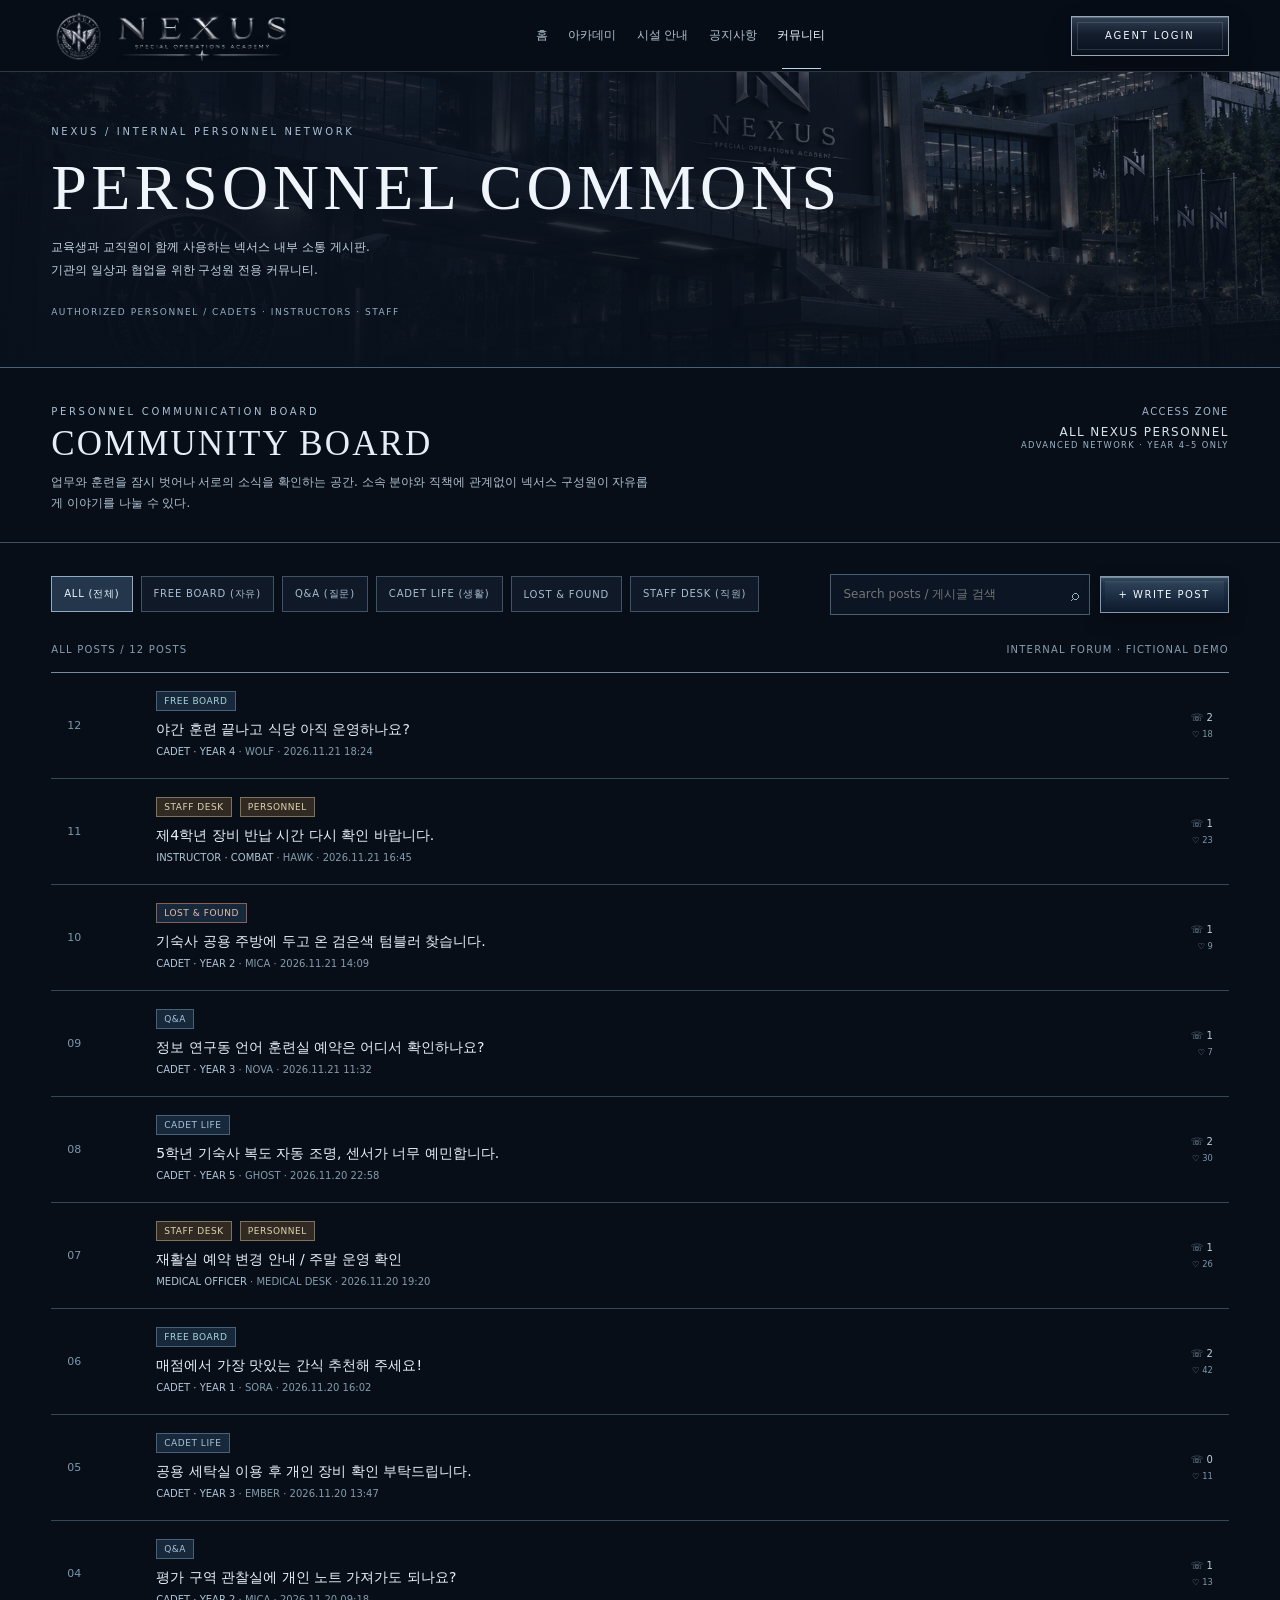
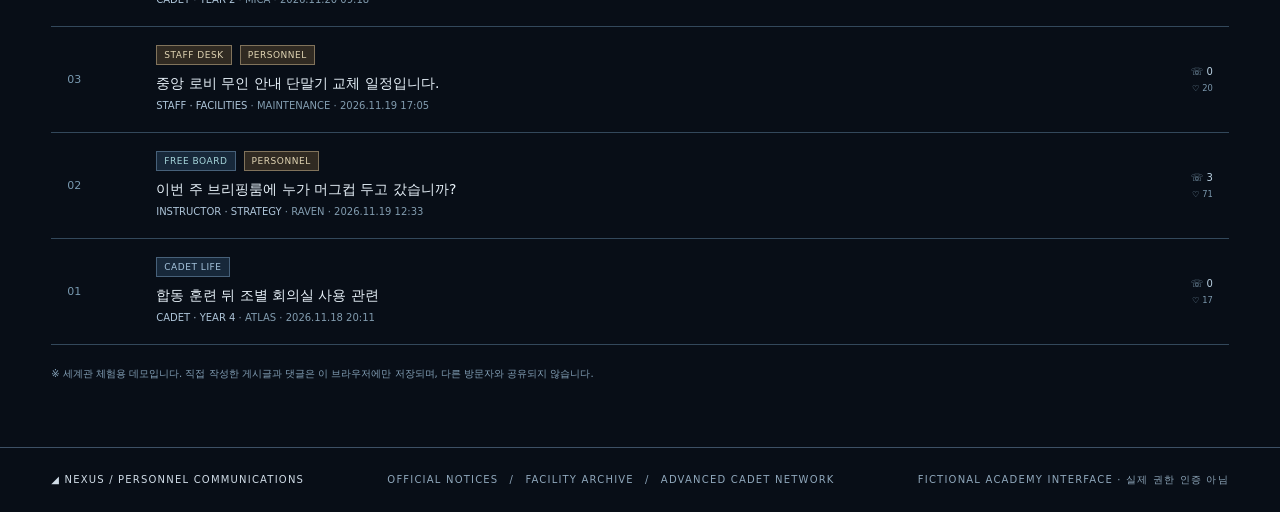
==== community.html @ ad99749a "NEXUS_community_v4_49_update_only" ====
<!doctype html><html lang="ko"><head><meta charset="utf-8"><meta name="viewport" content="width=device-width,initial-scale=1"><meta name="description" content="NEXUS Personnel Commons – fictional academy community"><title>NEXUS | Personnel Commons</title><style>*{box-sizing:border-box}html{scroll-behavior:smooth}body{margin:0;background:#080e17;color:#e6edf5;font-family:system-ui,-apple-system,"Pretendard","Noto Sans KR",sans-serif}button,input,select,textarea{font:inherit}button{cursor:pointer}a{color:inherit;text-decoration:none}button:focus-visible,a:focus-visible,input:focus-visible,select:focus-visible,textarea:focus-visible{outline:2px solid #b5def6;outline-offset:3px}
.header{height:72px;position:sticky;top:0;z-index:70;display:flex;align-items:center;justify-content:space-between;gap:16px;padding:0 clamp(18px,4vw,68px);background:rgba(8,14,24,.96);border-bottom:1px solid rgba(172,194,213,.24);backdrop-filter:blur(16px)}.identity{display:flex;gap:10px;align-items:center;flex:none}.identity .seal{width:54px;height:54px;object-fit:contain}.identity .wordmark{width:175px;max-height:53px;object-fit:contain}.navigation{display:flex;align-items:center;gap:clamp(12px,1.6vw,25px);font-size:12px;color:#b1c1d0}.navigation a{padding:25px 0;position:relative;white-space:nowrap}.navigation a:hover,.navigation a[aria-current]{color:#f4f9ff}.navigation a[aria-current]:after{content:"";position:absolute;bottom:0;left:10%;right:10%;height:1px;background:#bad5e7}.access{position:relative;display:inline-flex;align-items:center;justify-content:center;flex:0 0 auto;min-width:158px;min-height:40px;padding:9px 17px;border:1px solid #95a7b8;color:#f4f8fc;font-size:10px;letter-spacing:.19em;background:linear-gradient(180deg,rgba(53,69,87,.95),rgba(21,31,47,.94) 45%,rgba(9,16,28,.98));box-shadow:inset 0 1px #ffffff38,0 10px 24px #0004;white-space:nowrap}.access::before{content:"";position:absolute;inset:5px;border:1px solid #c9deef29;pointer-events:none}.access:hover{border-color:#c7dcef;box-shadow:0 0 20px #a9d0f31a,inset 0 1px #ffffff55}.menu{display:none;background:#172435;border:1px solid #546b82;color:#eef5ff;padding:8px 11px}.wrap{max-width:1300px;margin:0 auto;padding-left:clamp(18px,4vw,62px);padding-right:clamp(18px,4vw,62px)}
.hero{position:relative;overflow:hidden;min-height:270px;display:flex;align-items:center;border-bottom:1px solid #486078;background:linear-gradient(90deg,#09111deF 0%,#0a1320e0 40%,#08142266 100%),url('images/site/academy-entrance-hq.png') center 47%/cover}.hero::after{content:"";position:absolute;inset:0;background:linear-gradient(0deg,#08101bde 0%,transparent 70%);pointer-events:none}.hero .wrap{position:relative;z-index:1;width:100%;padding-top:54px;padding-bottom:50px}.eyebrow{font-size:10px;letter-spacing:.27em;color:#a6c1d6}.hero h1{font:400 clamp(36px,5vw,64px) Georgia,serif;letter-spacing:.07em;margin:14px 0 11px;color:#f0f5fc}.hero p{font-size:12px;line-height:1.9;color:#c4d3e0;margin:0}.hero .hero-trail{font-size:9px;letter-spacing:.17em;color:#96aec4;margin-top:25px}.intro{display:flex;align-items:flex-start;justify-content:space-between;gap:30px;padding-top:38px;padding-bottom:28px;border-bottom:1px solid #3e5063}.intro h2{font:400 clamp(24px,3vw,35px) Georgia,serif;margin:7px 0 8px;letter-spacing:.06em}.intro p{font-size:12px;line-height:1.75;color:#aebfd0;max-width:600px;margin:0}.metadata{color:#9cb4c8;font-size:10px;letter-spacing:.14em;text-align:right;white-space:nowrap}.metadata b{display:block;color:#d5e4f0;margin-top:8px;font-size:12px;font-weight:500}.sheet{padding-top:31px;padding-bottom:65px}.controls{display:flex;justify-content:space-between;align-items:center;gap:16px;flex-wrap:wrap;margin-bottom:17px}.tabs{display:flex;flex-wrap:wrap;gap:8px}.tab{color:#a7bdcf;padding:10px 12px;border:1px solid #3f5267;background:#101928;font-size:10px;letter-spacing:.08em}.tab:hover,.tab.active{color:#eaf6ff;background:#23364b;border-color:#8cacc3}.tools{display:flex;gap:10px;align-items:center}.search{position:relative}.search input{height:41px;width:min(260px,45vw);padding:9px 34px 9px 13px;background:#0b1523;border:1px solid #475d72;color:#eff6fc;font-size:12px}.search span{position:absolute;right:11px;top:11px;color:#9aacc0}.steel{position:relative;border:1px solid #8199b0;background:linear-gradient(180deg,#50667c,#2b4055 19%,#17263b 70%,#101b2b);box-shadow:inset 0 1px #fff5,inset 0 0 0 4px #0d1b2d55,0 7px 18px #0004;color:#f3f8fc;padding:12px 18px;font-size:10px;letter-spacing:.15em;white-space:nowrap}.steel:hover{border-color:#c6dded;background:linear-gradient(180deg,#698298,#344e66 22%,#1c3348 75%,#122237)}.statusline{display:flex;justify-content:space-between;gap:10px;padding:12px 0 17px;color:#859fb4;font-size:10px;letter-spacing:.12em}.statusline b{font-weight:450;color:#c3d9e7}.post-list{border-top:1px solid #748aa0}.post{width:100%;display:grid;grid-template-columns:74px minmax(0,1fr) 100px;align-items:center;gap:15px;text-align:left;padding:18px 16px;background:transparent;color:inherit;border:0;border-bottom:1px solid #33485b;transition:background .17s}.post:hover,.post:focus-visible{background:#152338}.post-index{font-size:11px;color:#7899b0}.post-main{min-width:0}.post-cats{display:flex;align-items:center;gap:8px;flex-wrap:wrap;margin-bottom:8px}.cat{font-size:9px;letter-spacing:.06em;padding:4px 7px;color:#a6c5de;border:1px solid #47617a;background:#17283a}.cat.staff{color:#e0d4b3;border-color:#81735b;background:#302a22}.cat.free{color:#a7d7dc}.cat.lost{color:#e6bdad;border-color:#855f58}.post-main strong{display:block;font-size:14px;font-weight:500;line-height:1.5;color:#e7f1f9;overflow-wrap:anywhere}.post-byline{margin-top:8px;color:#829caf;font-size:10px;line-height:1.6}.post-byline .role{color:#adc4d8}.post-stats{text-align:right;font-size:10px;color:#7c99ae}.post-stats b{font-weight:500;color:#bad1e2}.post-stats small{display:block;margin-top:6px}.empty{text-align:center;padding:70px 10px;color:#9cb2c6;border-bottom:1px solid #34495f}.footer{border-top:1px solid #3d5065;padding:25px clamp(18px,4vw,68px);display:flex;justify-content:space-between;align-items:center;flex-wrap:wrap;gap:18px;color:#8fa7bb;font-size:10px;letter-spacing:.12em}.footer strong{font-weight:400;color:#d0dce7}.footer a:hover{color:white}
.overlay{position:fixed;inset:0;z-index:200;background:rgba(1,5,11,.84);backdrop-filter:blur(9px);display:grid;place-items:center;padding:14px}.overlay[hidden]{display:none!important}.dialog{width:min(780px,100%);max-height:min(850px,calc(100dvh - 28px));overflow:auto;border:1px solid #70879c;background:linear-gradient(150deg,#152334,#080f19);box-shadow:0 28px 95px #000a;padding:clamp(19px,4vw,40px)}.dialogtop{display:flex;justify-content:space-between;align-items:center;gap:12px;border-bottom:1px solid #465c72;padding-bottom:18px;margin-bottom:23px}.dialogtop small{font-size:10px;letter-spacing:.2em;color:#9fb8cd}.close{background:#182739;color:#e6f0f7;border:1px solid #648099;padding:9px 12px}.close:hover{background:#2a4258}.detail-title{font-size:clamp(21px,3.5vw,30px);line-height:1.45;margin:12px 0 14px;font-weight:500;overflow-wrap:anywhere}.detail-meta{font-size:11px;color:#96afc2;line-height:1.8;padding-bottom:19px;border-bottom:1px solid #364d61}.detail-content{font-size:14px;color:#d6e2ee;line-height:2;white-space:pre-wrap;overflow-wrap:anywhere;padding:22px 0 25px;min-height:100px}.detail-footer{display:flex;justify-content:space-between;align-items:center;gap:10px;padding:10px 0 21px;border-bottom:1px solid #41576a}.like{border:1px solid #56728c;background:#13273a;color:#cbdfea;padding:8px 13px;font-size:11px}.like[aria-pressed=true]{color:#ecf6ff;background:#31536d}.comments-heading{font-size:13px;font-weight:500;margin:24px 0 17px}.comment{padding:14px 0;border-bottom:1px solid #33475b}.comment-head{display:flex;justify-content:space-between;gap:10px;align-items:center}.comment-head strong{font-size:11px;font-weight:500;color:#e5edf7}.comment-head small{font-size:9px;color:#92aec2}.comment p{white-space:pre-wrap;overflow-wrap:anywhere;font-size:12px;color:#bdcbd9;line-height:1.8;margin:9px 0 0}.composer{margin-top:22px;padding-top:4px}.composer label,.formfield label{display:block;font-size:10px;letter-spacing:.11em;color:#a6bfd2;margin-bottom:8px}.composer textarea,.formfield input,.formfield select,.formfield textarea{display:block;width:100%;background:#0a1522;border:1px solid #4a6177;color:#e9f2f9;padding:12px;font-size:13px;line-height:1.65}.composer textarea,.formfield textarea{min-height:100px;resize:vertical}.composer-actions{display:flex;justify-content:space-between;align-items:center;gap:12px;margin-top:12px;flex-wrap:wrap}.hint{font-size:10px;color:#83a0b7;line-height:1.7}.formfields{display:grid;grid-template-columns:1fr 1fr;gap:18px}.formfield.wide{grid-column:1/-1}.formactions{margin-top:20px;display:flex;justify-content:space-between;gap:14px;align-items:center}.no-scroll{overflow:hidden}
@media(max-width:1080px){.identity .wordmark{width:140px}.navigation{gap:13px}}@media(max-width:940px){.navigation{display:none}.navigation.open{display:flex;position:absolute;left:0;right:0;top:100%;padding:12px 22px;background:#0b1421;border-bottom:1px solid #4b6075;flex-direction:column;align-items:stretch;gap:0}.navigation.open a{padding:12px}.menu{display:block}.header{gap:10px}}@media(max-width:650px){.header{height:65px}.identity{gap:4px}.identity .seal{width:39px;height:39px}.identity .wordmark{width:108px}.access{min-width:0;min-height:37px;padding:8px 12px;font-size:9px;letter-spacing:.13em}.hero{min-height:235px}.hero .wrap{padding-top:43px;padding-bottom:40px}.hero h1{font-size:37px}.hero p{font-size:11px}.intro{padding-top:26px;gap:12px}.intro h2{font-size:25px}.metadata{display:none}.sheet{padding-top:23px}.controls{align-items:stretch;flex-direction:column}.tools{width:100%}.search{flex:1}.search input{width:100%}.steel{padding:11px 13px;letter-spacing:.08em}.tabs{gap:5px}.tab{padding:9px 8px;font-size:9px}.post{grid-template-columns:41px minmax(0,1fr) 57px;gap:7px;padding:17px 5px}.post-index{font-size:9px}.post-main strong{font-size:12px}.post-byline{font-size:9px}.post-stats{font-size:9px}.post-stats small{display:none}.dialog{padding:18px}.formfields{grid-template-columns:1fr;gap:14px}.formfield.wide{grid-column:auto}.detail-content{font-size:13px}.dialogtop small{letter-spacing:.1em}}@media(prefers-reduced-motion:reduce){*{scroll-behavior:auto!important;transition:none!important}}
</style><link rel="stylesheet" href="image-protection.css"></head><body>
<header class="header"><a class="identity" href="index.html"><img class="seal" src="images/branding/seal-complete.png" alt="NEXUS 엠블럼"><img class="wordmark" src="images/branding/nexus-metal-wordmark-cropped.png" alt="NEXUS"></a><nav class="navigation" id="navigation" aria-label="주 메뉴"><a href="index.html">홈</a><a href="index.html#about">아카데미</a><a href="facilities.html">시설 안내</a><a href="notices.html">공지사항</a><a href="community.html" aria-current="page">커뮤니티</a></nav><a class="access" href="internal.html">AGENT LOGIN</a><button class="menu" id="mobileMenu" aria-label="메뉴 펼치기" aria-expanded="false">☰</button></header>
<main><section class="hero"><div class="wrap"><div class="eyebrow">NEXUS / INTERNAL PERSONNEL NETWORK</div><h1>PERSONNEL COMMONS</h1><p>교육생과 교직원이 함께 사용하는 넥서스 내부 소통 게시판.<br>기관의 일상과 협업을 위한 구성원 전용 커뮤니티.</p><div class="hero-trail">AUTHORIZED PERSONNEL / CADETS · INSTRUCTORS · STAFF</div></div></section>
<div class="wrap intro"><div><div class="eyebrow">PERSONNEL COMMUNICATION BOARD</div><h2>COMMUNITY BOARD</h2><p>업무와 훈련을 잠시 벗어나 서로의 소식을 확인하는 공간. 소속 분야와 직책에 관계없이 넥서스 구성원이 자유롭게 이야기를 나눌 수 있다.</p></div><div class="metadata">ACCESS ZONE<b>ALL NEXUS PERSONNEL</b><small>ADVANCED NETWORK · YEAR 4–5 ONLY</small></div></div>
<section class="wrap sheet"><div class="controls"><div class="tabs" id="tabs" role="group" aria-label="게시판 분류"><button class="tab active" data-category="ALL" type="button">ALL (전체)</button><button class="tab" data-category="FREE" type="button">FREE BOARD (자유)</button><button class="tab" data-category="QNA" type="button">Q&amp;A (질문)</button><button class="tab" data-category="LIFE" type="button">CADET LIFE (생활)</button><button class="tab" data-category="LOST" type="button">LOST &amp; FOUND</button><button class="tab" data-category="STAFF" type="button">STAFF DESK (직원)</button></div><div class="tools"><label class="search"><input id="search" type="search" placeholder="Search posts / 게시글 검색" aria-label="게시글 검색"><span aria-hidden="true">⌕</span></label><button class="steel" id="newPost" type="button">+ WRITE POST</button></div></div>
<div class="statusline"><span id="resultCount">COMMUNITY / ALL POSTS</span><span>INTERNAL FORUM · FICTIONAL DEMO</span></div><div class="post-list" id="postList" aria-live="polite"></div><div class="hint" style="margin-top:20px">※ 세계관 체험용 데모입니다. 직접 작성한 게시글과 댓글은 이 브라우저에만 저장되며, 다른 방문자와 공유되지 않습니다.</div></section></main>
<footer class="footer"><strong>◢ NEXUS / PERSONNEL COMMUNICATIONS</strong><span><a href="notices.html">OFFICIAL NOTICES</a>　/　<a href="facilities.html">FACILITY ARCHIVE</a>　/　<a href="internal.html">ADVANCED CADET NETWORK</a></span><span>FICTIONAL ACADEMY INTERFACE · 실제 권한 인증 아님</span></footer>
<div class="overlay" id="threadOverlay" hidden><article class="dialog" role="dialog" aria-modal="true" aria-labelledby="threadTitle" tabindex="-1"><div class="dialogtop"><small>PERSONNEL COMMONS / THREAD</small><button class="close" id="closeThread" type="button" aria-label="게시글 닫기">✕ CLOSE</button></div><div id="threadContent"></div></article></div>
<div class="overlay" id="writeOverlay" hidden><article class="dialog" role="dialog" aria-modal="true" aria-labelledby="writeHeading" tabindex="-1"><div class="dialogtop"><small>PERSONNEL COMMONS / NEW POST</small><button class="close" id="closeWrite" type="button" aria-label="글쓰기 닫기">✕ CLOSE</button></div><h2 class="detail-title" id="writeHeading">NEW COMMUNITY POST <span style="font-size:14px;color:#9eb3c8;font-weight:400">(새 글 작성)</span></h2><form id="postForm"><div class="formfields"><div class="formfield"><label for="postName">CALLSIGN / DISPLAY NAME (호출명)</label><input id="postName" maxlength="24" required placeholder="예: NOVA"></div><div class="formfield"><label for="postRole">PERSONNEL TYPE (소속)</label><select id="postRole"><option value="CADET · YEAR 1">CADET · YEAR 1</option><option value="CADET · YEAR 2">CADET · YEAR 2</option><option value="CADET · YEAR 3">CADET · YEAR 3</option><option value="CADET · YEAR 4">CADET · YEAR 4</option><option value="CADET · YEAR 5">CADET · YEAR 5</option><option value="INSTRUCTOR">INSTRUCTOR</option><option value="EVALUATOR">EVALUATOR</option><option value="MEDICAL OFFICER">MEDICAL OFFICER</option><option value="STAFF">STAFF</option></select></div><div class="formfield"><label for="postCategory">BOARD (게시판)</label><select id="postCategory"><option value="FREE">FREE BOARD (자유게시판)</option><option value="QNA">Q&amp;A (질문·답변)</option><option value="LIFE">CADET LIFE (교육생 생활)</option><option value="LOST">LOST &amp; FOUND (분실물)</option><option value="STAFF">STAFF DESK (직원 게시판)</option></select></div><div class="formfield wide"><label for="postTitle">SUBJECT (제목)</label><input id="postTitle" maxlength="120" required placeholder="제목을 입력해 주세요"></div><div class="formfield wide"><label for="postBody">MESSAGE (본문)</label><textarea id="postBody" maxlength="5000" minlength="2" required placeholder="게시글 내용을 입력해 주세요"></textarea></div></div><div class="formactions"><span class="hint">체험용 글쓰기 · 작성한 내용은 이 기기에서만 보입니다.</span><button class="steel" type="submit">PUBLISH POST ↗</button></div></form></article></div>
<script src="image-protection.js" defer></script><script>(()=>{'use strict';
const SEED=[{"id": "PX-025", "category": "FREE", "role": "CADET · YEAR 4", "name": "WOLF", "time": "2026.11.21 18:24", "title": "야간 훈련 끝나고 식당 아직 운영하나요?", "body": "22시 전에 복귀할 예정인데 야간식 창구가 아직 운영 중인지 궁금합니다. 어제는 일정이 늦어져서 저녁을 놓쳤어요.\n\n혹시 오늘 먼저 다녀오신 분 있으면 메뉴도 알려주세요. 수프만 남아 있어도 좋습니다.", "likes": 18, "comments": [["CADET · YEAR 3", "NOVA", "21:15부터 운영하던데요. 오늘은 치킨 샌드위치도 있었어요."], ["STAFF · CADET SERVICES", "SERVICE DESK", "야간식 운영 안내는 공지사항 NX-2026-021을 참고해 주세요."]]}, {"id": "PX-024", "category": "STAFF", "role": "INSTRUCTOR · COMBAT", "name": "HAWK", "time": "2026.11.21 16:45", "title": "제4학년 장비 반납 시간 다시 확인 바랍니다.", "body": "내일 합동 훈련에 사용되는 보호 장비는 오늘 20:00까지 지정된 보관실로 반납해 주시기 바랍니다.\n\n소속 팀별 수량을 확인한 뒤 반납하고, 고장이나 파손이 있는 경우 반드시 현장에서 담당자에게 말씀해 주세요.\n\n훈련장에 장비를 두고 퇴실하는 일이 없도록 부탁드립니다.", "likes": 23, "comments": [["CADET · YEAR 4", "ATLAS", "확인했습니다. 팀원들에게 전달하겠습니다."]]}, {"id": "PX-023", "category": "LOST", "role": "CADET · YEAR 2", "name": "MICA", "time": "2026.11.21 14:09", "title": "기숙사 공용 주방에 두고 온 검은색 텀블러 찾습니다.", "body": "어제 저녁 2층 공용 주방 오른쪽 조리대에 검은색 텀블러를 두고 나왔습니다.\n\n뚜껑에 작은 은색 스티커가 붙어 있어요. 습득하신 분은 댓글 부탁드립니다. 보관 중이라면 제가 찾아가겠습니다.", "likes": 9, "comments": [["CADET · YEAR 1", "SORA", "라운지 분실물 선반에서 비슷한 거 본 것 같아요. 확인해 보세요!"]]}, {"id": "PX-022", "category": "QNA", "role": "CADET · YEAR 3", "name": "NOVA", "time": "2026.11.21 11:32", "title": "정보 연구동 언어 훈련실 예약은 어디서 확인하나요?", "body": "언어 훈련실 이용 시간이 기존 시간표와 다르게 표시되어 질문드립니다.\n\n예약이 완료되면 담당 교관에게 별도로 확인받아야 하는지도 궁금합니다.", "likes": 7, "comments": [["STAFF · ACADEMIC OFFICE", "ADMIN DESK", "소속 분야 담당 교관실의 당일 예약 현황을 우선 확인해 주세요."]]}, {"id": "PX-021", "category": "LIFE", "role": "CADET · YEAR 5", "name": "GHOST", "time": "2026.11.20 22:58", "title": "5학년 기숙사 복도 자동 조명, 센서가 너무 예민합니다.", "body": "밤마다 복도를 지나가는 사람도 없는데 조명이 켜졌다 꺼졌다 합니다.\n\n시설 담당자에게 접수는 했고, 같은 층에 계신 분들도 비슷한 현상이 있는지 궁금합니다. 점검 전까지는 불필요하게 재설정하지 말아 주세요.", "likes": 30, "comments": [["STAFF · FACILITIES", "MAINTENANCE", "요청 접수되었습니다. 내일 오전 점검 예정입니다."], ["CADET · YEAR 5", "ONYX", "제 방 앞도 그래요. 감사합니다."]]}, {"id": "PX-020", "category": "STAFF", "role": "MEDICAL OFFICER", "name": "MEDICAL DESK", "time": "2026.11.20 19:20", "title": "재활실 예약 변경 안내 / 주말 운영 확인", "body": "이번 주말 재활실은 장비 점검으로 일부 시간대 이용이 제한됩니다.\n\n이미 예약하신 분들께는 개별 안내가 전달될 예정입니다. 상담 및 긴급 진료는 정상 운영되며, 무리한 개별 운동은 삼가 주시기 바랍니다.", "likes": 26, "comments": [["CADET · YEAR 4", "WOLF", "확인했습니다."]]}, {"id": "PX-019", "category": "FREE", "role": "CADET · YEAR 1", "name": "SORA", "time": "2026.11.20 16:02", "title": "매점에서 가장 맛있는 간식 추천해 주세요!", "body": "입학하고 아직 매점 메뉴를 제대로 못 먹어봤습니다.\n\n훈련 끝나고 먹기 좋은 간식이 뭐가 있나요? 매운 건 잘 못 먹습니다.", "likes": 42, "comments": [["CADET · YEAR 2", "MICA", "초콜릿 쿠키요. 품절되기 전에 사세요."], ["CADET · YEAR 3", "NOVA", "단백질바보다 따뜻한 수프가 최고입니다."]]}, {"id": "PX-018", "category": "LIFE", "role": "CADET · YEAR 3", "name": "EMBER", "time": "2026.11.20 13:47", "title": "공용 세탁실 이용 후 개인 장비 확인 부탁드립니다.", "body": "세탁실 건조기에서 검은색 장갑 한 짝이 같이 나왔습니다.\n\n사용한 분이 계시면 오늘까지 생활관 관리실에 맡겨둘게요. 표식은 없습니다.", "likes": 11, "comments": []}, {"id": "PX-017", "category": "QNA", "role": "CADET · YEAR 2", "name": "MICA", "time": "2026.11.20 09:18", "title": "평가 구역 관찰실에 개인 노트 가져가도 되나요?", "body": "다음 주 모의 평가 관찰 일정이 잡혔는데, 개인 필기 노트 지참 규정이 궁금합니다.\n\n전자기기 사용이 제한되는 건 알고 있지만 종이 노트도 사전 승인이 필요한지 확인하고 싶습니다.", "likes": 13, "comments": [["EVALUATOR", "EVAL OFFICE", "지정된 필기 도구만 허용됩니다. 해당 회차 평가 지침을 확인해 주세요."]]}, {"id": "PX-016", "category": "STAFF", "role": "STAFF · FACILITIES", "name": "MAINTENANCE", "time": "2026.11.19 17:05", "title": "중앙 로비 무인 안내 단말기 교체 일정입니다.", "body": "본관 1층 로비의 오른쪽 안내 단말기가 교체 예정입니다.\n\n작업 중에는 왼쪽 단말기를 이용해 주시고, 통제 구역 출입 기록에는 영향이 없습니다. 이용에 불편을 드려 죄송합니다.", "likes": 20, "comments": []}, {"id": "PX-015", "category": "FREE", "role": "INSTRUCTOR · STRATEGY", "name": "RAVEN", "time": "2026.11.19 12:33", "title": "이번 주 브리핑룸에 누가 머그컵 두고 갔습니까?", "body": "브리핑룸 B 테이블에 이름 없는 은색 머그컵이 남아 있습니다.\n\n세 번이나 치웠는데 매번 다시 나타납니다. 주인을 찾으면 교관실로 가져가겠습니다.", "likes": 71, "comments": [["CADET · YEAR 4", "ATLAS", "저는 아닙니다."], ["CADET · YEAR 4", "WOLF", "누군지 궁금하네요."], ["INSTRUCTOR · STRATEGY", "RAVEN", "장난이 아닙니다."]]}, {"id": "PX-014", "category": "LIFE", "role": "CADET · YEAR 4", "name": "ATLAS", "time": "2026.11.18 20:11", "title": "합동 훈련 뒤 조별 회의실 사용 관련", "body": "내일 오후부터 4학년 합동 훈련 조별 회의가 예정되어 있습니다.\n\n다른 팀과 시간대가 겹치지 않도록 회의실 예약 상태를 다시 확인해 주세요. 공용 장비는 사용 후 원위치 부탁드립니다.", "likes": 17, "comments": []}];
const CATS={ALL:'ALL POSTS',FREE:'FREE BOARD',QNA:'Q&A',LIFE:'CADET LIFE',LOST:'LOST & FOUND',STAFF:'STAFF DESK'};
const DB='nexus_personnel_commons_posts_v449';const LIKES='nexus_personnel_commons_likes_v449';
const $=id=>document.getElementById(id);
function load(k,def){try{const v=JSON.parse(localStorage.getItem(k));return Array.isArray(v)?v:def}catch(_){return def}}
function store(k,v){try{localStorage.setItem(k,JSON.stringify(v))}catch(_){}}
let local=load(DB,[]).filter(p=>p&&typeof p==='object'&&typeof p.id==='string');let likes=load(LIKES,[]),active='ALL',query='',selected=null,lastFocus=null;
const safe=s=>String(s??'').replace(/[&<>"']/g,c=>({'&':'&amp;','<':'&lt;','>':'&gt;','"':'&quot;',"'":'&#39;'}[c]));
const catClass=c=>c==='STAFF'?'staff':c==='LOST'?'lost':c==='FREE'?'free':'';
function data(){return [...local,...SEED.filter(p=>!local.some(x=>x.id===p.id))]};function byId(id){return data().find(p=>p.id===id)};
function render(){const posts=data().filter(p=>(active==='ALL'||p.category===active)&&[p.title,p.body,p.name,p.role,CATS[p.category]].join(' ').toLowerCase().includes(query.toLowerCase()));$('resultCount').textContent=`${CATS[active]} / ${posts.length} POSTS`;
$('postList').innerHTML=posts.map((p,i)=>`<button class="post" type="button" data-id="${safe(p.id)}"><span class="post-index">${String(posts.length-i).padStart(2,'0')}</span><span class="post-main"><span class="post-cats"><span class="cat ${catClass(p.category)}">${safe(CATS[p.category])}</span>${p.role.includes('STAFF')||p.role.includes('INSTRUCTOR')||p.role.includes('MEDICAL')||p.role.includes('EVALUATOR')?'<span class="cat staff">PERSONNEL</span>':''}</span><strong>${safe(p.title)}</strong><span class="post-byline"><span class="role">${safe(p.role)}</span> · ${safe(p.name)} · ${safe(p.time)}</span></span><span class="post-stats">☏ <b>${(p.comments||[]).length}</b><small>♡ ${Number(p.likes||0)+(likes.includes(p.id)?1:0)}</small></span></button>`).join('')||'<div class="empty">검색 조건에 맞는 게시글이 없습니다.</div>';
$('postList').querySelectorAll('[data-id]').forEach(b=>b.addEventListener('click',()=>openThread(b.dataset.id)))}
function overlay(id){lastFocus=document.activeElement;const o=$(id);o.hidden=false;document.body.classList.add('no-scroll');o.querySelector('.dialog').focus()}
function close(id){$(id).hidden=true;document.body.classList.remove('no-scroll');if(lastFocus&&lastFocus.isConnected)lastFocus.focus();}
function openThread(id){const p=byId(id);if(!p)return;selected=id;drawThread();overlay('threadOverlay')}
function drawThread(){const p=byId(selected);if(!p)return;
$('threadContent').innerHTML=`<div class="post-cats"><span class="cat ${catClass(p.category)}">${safe(CATS[p.category])}</span></div><h2 id="threadTitle" class="detail-title">${safe(p.title)}</h2><div class="detail-meta">${safe(p.role)}　/　${safe(p.name)}　·　${safe(p.time)}</div><div class="detail-content">${safe(p.body)}</div><div class="detail-footer"><button class="like" id="likeBtn" aria-pressed="${likes.includes(p.id)}" type="button">♡ LIKE · ${Number(p.likes||0)+(likes.includes(p.id)?1:0)}</button><span class="hint">COMMENTS · ${(p.comments||[]).length}</span></div><h3 class="comments-heading">COMMENTS (댓글)</h3><div id="commentList">${(p.comments||[]).map(c=>`<div class="comment"><div class="comment-head"><strong>${safe(c[1])}</strong><small>${safe(c[0])}</small></div><p>${safe(c[2])}</p></div>`).join('')||'<p class="hint">아직 댓글이 없습니다. 첫 댓글을 남겨보세요.</p>'}</div><form class="composer" id="commentForm"><label for="commentName">CALLSIGN (호출명)</label><input id="commentName" maxlength="24" required placeholder="호출명" style="width:100%;max-width:240px;margin-bottom:12px;background:#0a1522;color:#fff;border:1px solid #4a6177;padding:11px"><label for="commentMessage">REPLY (댓글)</label><textarea id="commentMessage" maxlength="1000" required placeholder="댓글을 입력하세요"></textarea><div class="composer-actions"><span class="hint">이 브라우저에서만 저장됩니다.</span><button class="steel" type="submit">POST COMMENT</button></div></form>`;
$('likeBtn').addEventListener('click',()=>{likes=likes.includes(p.id)?likes.filter(x=>x!==p.id):[...likes,p.id];store(LIKES,likes);drawThread();render()});
$('commentForm').addEventListener('submit',e=>{e.preventDefault();const name=$('commentName').value.trim(),body=$('commentMessage').value.trim();if(!name||!body)return;
// Copy seeded post to local storage so replies persist without mutating source seed.
let target=local.find(x=>x.id===p.id);if(!target){target=JSON.parse(JSON.stringify(p));local.unshift(target)}target.comments=Array.isArray(target.comments)?target.comments:[];target.comments.push(['PERSONNEL · DEMO',name,body]);store(DB,local);drawThread();render()});}
$('tabs').querySelectorAll('button').forEach(b=>b.addEventListener('click',()=>{active=b.dataset.category;$('tabs').querySelectorAll('button').forEach(x=>x.classList.toggle('active',x===b));render()}));$('search').addEventListener('input',e=>{query=e.target.value.trim();render()});
$('newPost').addEventListener('click',()=>overlay('writeOverlay'));$('closeThread').addEventListener('click',()=>close('threadOverlay'));$('closeWrite').addEventListener('click',()=>close('writeOverlay'));
for(const id of ['writeOverlay','threadOverlay'])$(id).addEventListener('click',e=>{if(e.target===$(id))close(id)});
document.addEventListener('keydown',e=>{if(e.key==='Escape'){if(!$('threadOverlay').hidden)close('threadOverlay');if(!$('writeOverlay').hidden)close('writeOverlay')}});
$('postForm').addEventListener('submit',e=>{e.preventDefault();const name=$('postName').value.trim(),title=$('postTitle').value.trim(),body=$('postBody').value.trim();if(!name||!title||!body)return;let role=$('postRole').value,category=$('postCategory').value;
const p={id:'LOCAL-'+Date.now(),name,role,category,title,body,likes:0,time:new Date().toLocaleString('ko-KR',{year:'numeric',month:'2-digit',day:'2-digit',hour:'2-digit',minute:'2-digit'}),comments:[]};local.unshift(p);store(DB,local);$('postForm').reset();close('writeOverlay');active='ALL';query='';$('search').value='';$('tabs').querySelectorAll('button').forEach(x=>x.classList.toggle('active',x.dataset.category==='ALL'));render();openThread(p.id)});
const menu=$('mobileMenu');menu.addEventListener('click',()=>{const open=$('navigation').classList.toggle('open');menu.setAttribute('aria-expanded',String(open))});render();
})();</script></body></html>
---- image-protection.css ----
/* NEXUS image interaction protection (deterrence, not DRM) */
img, picture, svg, canvas,
.hero-img, .login-art, .facility-hero, .visual, .tile-image {
  -webkit-user-drag: none;
  -webkit-touch-callout: none;
}
img, picture, svg, canvas {
  user-select: none;
  -webkit-user-select: none;
}
/* Preserve mouse/touch pointer input for the gallery's swipe controls. */
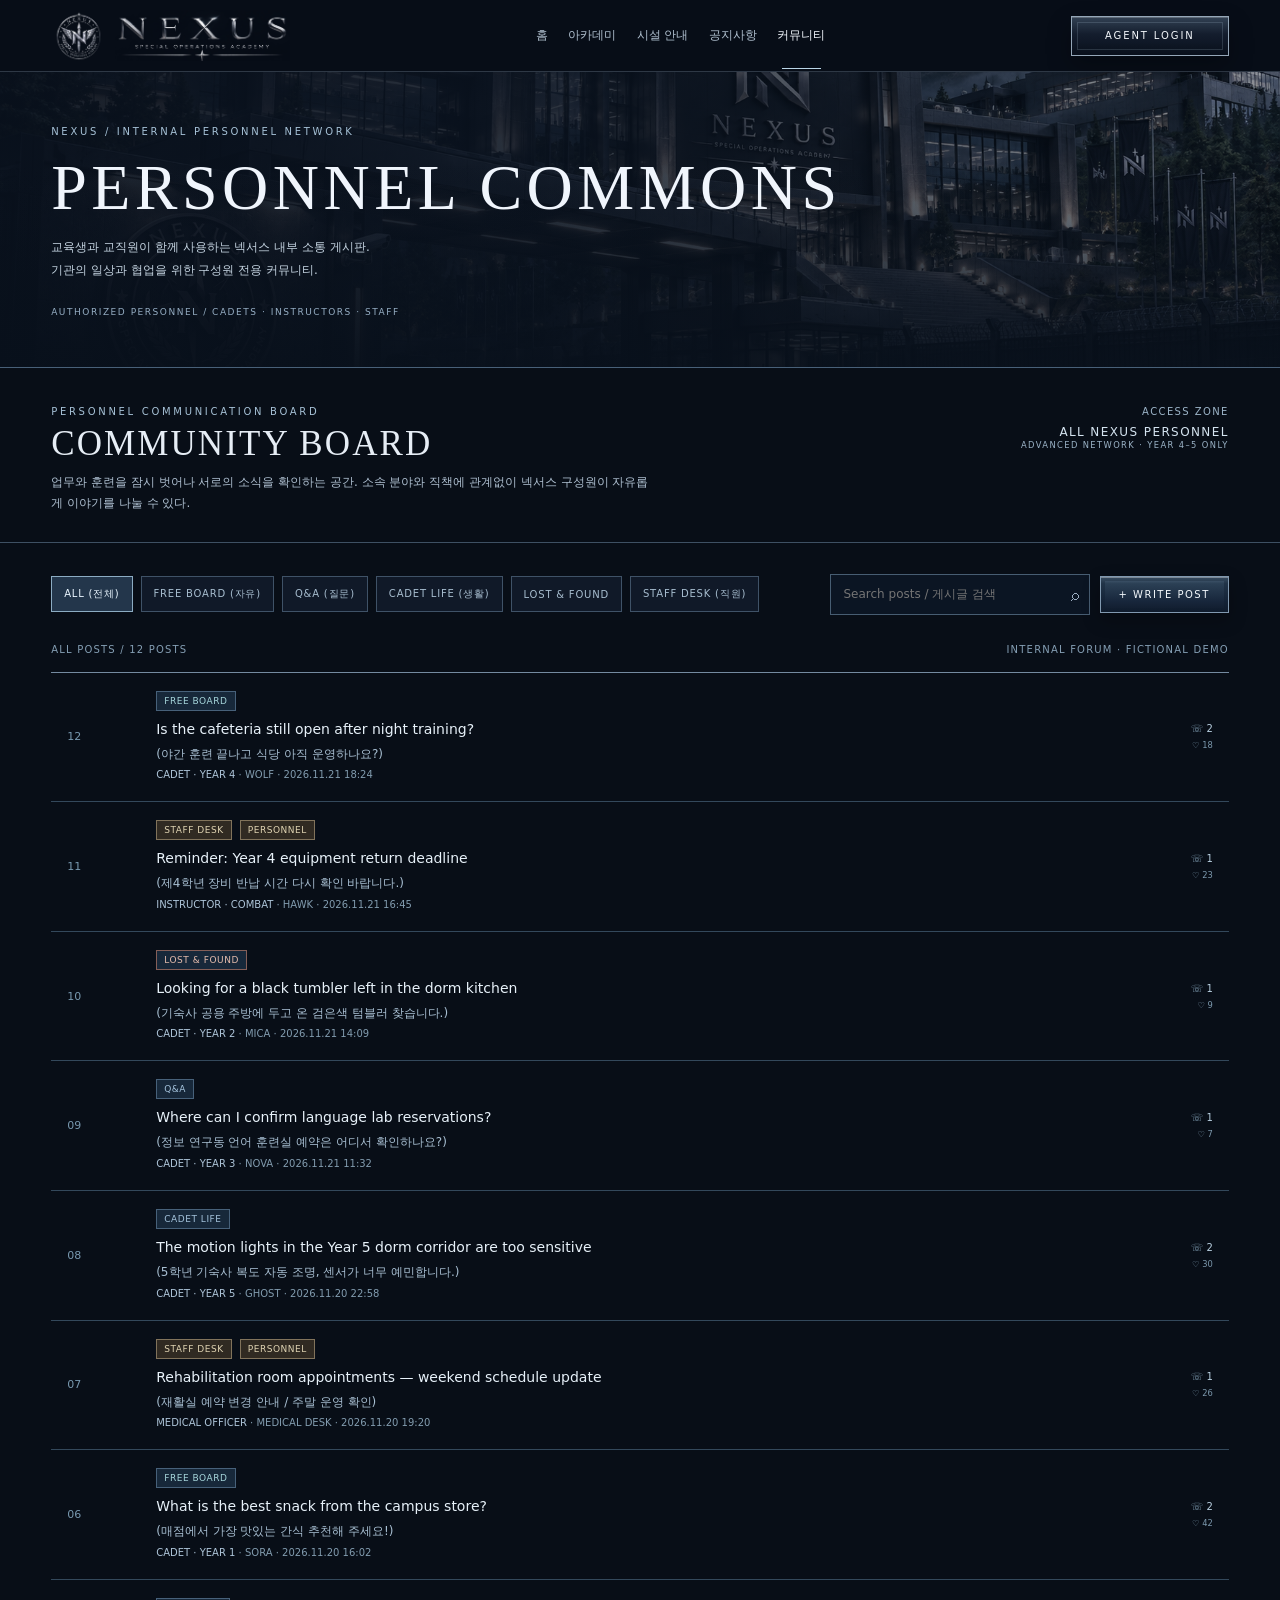
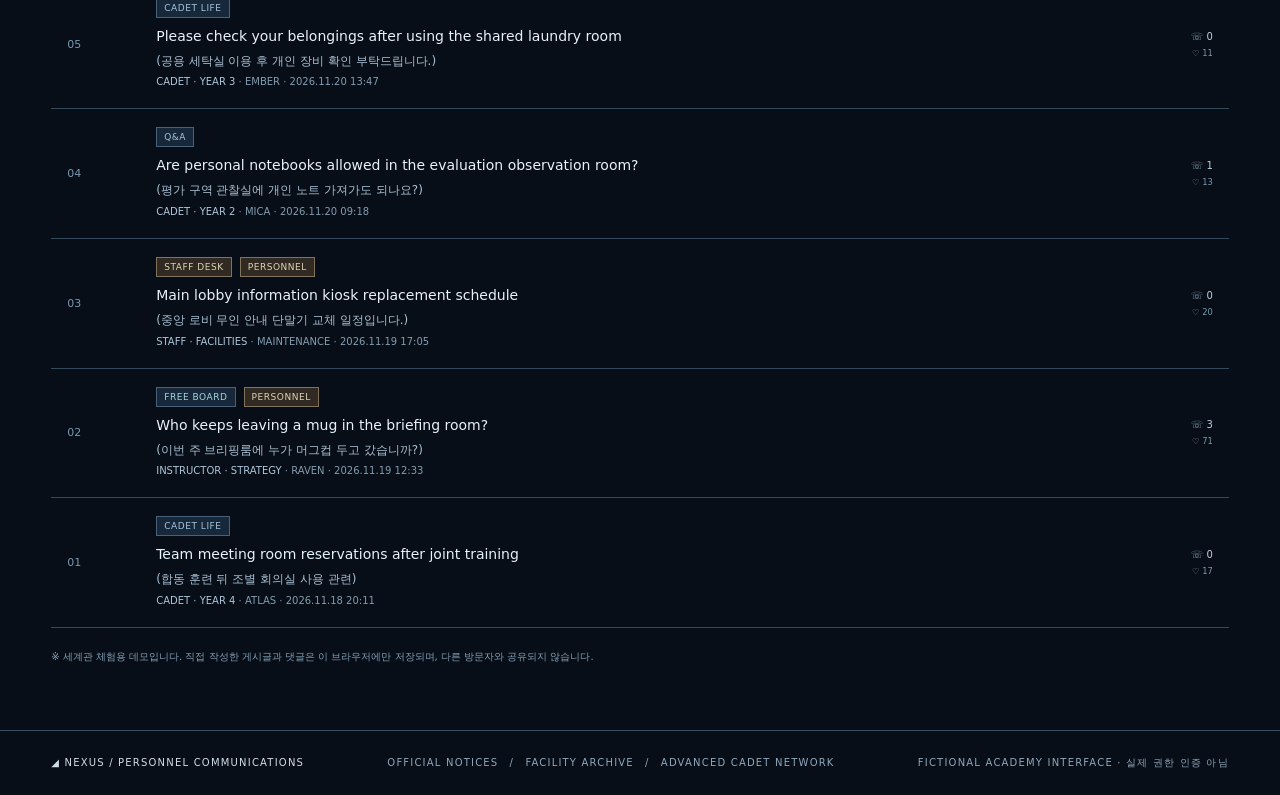
==== commit eb4fae2c: "Update community.html" ====
--- a/community.html
+++ b/community.html
@@ -3,6 +3,107 @@
 .hero{position:relative;overflow:hidden;min-height:270px;display:flex;align-items:center;border-bottom:1px solid #486078;background:linear-gradient(90deg,#09111deF 0%,#0a1320e0 40%,#08142266 100%),url('images/site/academy-entrance-hq.png') center 47%/cover}.hero::after{content:"";position:absolute;inset:0;background:linear-gradient(0deg,#08101bde 0%,transparent 70%);pointer-events:none}.hero .wrap{position:relative;z-index:1;width:100%;padding-top:54px;padding-bottom:50px}.eyebrow{font-size:10px;letter-spacing:.27em;color:#a6c1d6}.hero h1{font:400 clamp(36px,5vw,64px) Georgia,serif;letter-spacing:.07em;margin:14px 0 11px;color:#f0f5fc}.hero p{font-size:12px;line-height:1.9;color:#c4d3e0;margin:0}.hero .hero-trail{font-size:9px;letter-spacing:.17em;color:#96aec4;margin-top:25px}.intro{display:flex;align-items:flex-start;justify-content:space-between;gap:30px;padding-top:38px;padding-bottom:28px;border-bottom:1px solid #3e5063}.intro h2{font:400 clamp(24px,3vw,35px) Georgia,serif;margin:7px 0 8px;letter-spacing:.06em}.intro p{font-size:12px;line-height:1.75;color:#aebfd0;max-width:600px;margin:0}.metadata{color:#9cb4c8;font-size:10px;letter-spacing:.14em;text-align:right;white-space:nowrap}.metadata b{display:block;color:#d5e4f0;margin-top:8px;font-size:12px;font-weight:500}.sheet{padding-top:31px;padding-bottom:65px}.controls{display:flex;justify-content:space-between;align-items:center;gap:16px;flex-wrap:wrap;margin-bottom:17px}.tabs{display:flex;flex-wrap:wrap;gap:8px}.tab{color:#a7bdcf;padding:10px 12px;border:1px solid #3f5267;background:#101928;font-size:10px;letter-spacing:.08em}.tab:hover,.tab.active{color:#eaf6ff;background:#23364b;border-color:#8cacc3}.tools{display:flex;gap:10px;align-items:center}.search{position:relative}.search input{height:41px;width:min(260px,45vw);padding:9px 34px 9px 13px;background:#0b1523;border:1px solid #475d72;color:#eff6fc;font-size:12px}.search span{position:absolute;right:11px;top:11px;color:#9aacc0}.steel{position:relative;border:1px solid #8199b0;background:linear-gradient(180deg,#50667c,#2b4055 19%,#17263b 70%,#101b2b);box-shadow:inset 0 1px #fff5,inset 0 0 0 4px #0d1b2d55,0 7px 18px #0004;color:#f3f8fc;padding:12px 18px;font-size:10px;letter-spacing:.15em;white-space:nowrap}.steel:hover{border-color:#c6dded;background:linear-gradient(180deg,#698298,#344e66 22%,#1c3348 75%,#122237)}.statusline{display:flex;justify-content:space-between;gap:10px;padding:12px 0 17px;color:#859fb4;font-size:10px;letter-spacing:.12em}.statusline b{font-weight:450;color:#c3d9e7}.post-list{border-top:1px solid #748aa0}.post{width:100%;display:grid;grid-template-columns:74px minmax(0,1fr) 100px;align-items:center;gap:15px;text-align:left;padding:18px 16px;background:transparent;color:inherit;border:0;border-bottom:1px solid #33485b;transition:background .17s}.post:hover,.post:focus-visible{background:#152338}.post-index{font-size:11px;color:#7899b0}.post-main{min-width:0}.post-cats{display:flex;align-items:center;gap:8px;flex-wrap:wrap;margin-bottom:8px}.cat{font-size:9px;letter-spacing:.06em;padding:4px 7px;color:#a6c5de;border:1px solid #47617a;background:#17283a}.cat.staff{color:#e0d4b3;border-color:#81735b;background:#302a22}.cat.free{color:#a7d7dc}.cat.lost{color:#e6bdad;border-color:#855f58}.post-main strong{display:block;font-size:14px;font-weight:500;line-height:1.5;color:#e7f1f9;overflow-wrap:anywhere}.post-byline{margin-top:8px;color:#829caf;font-size:10px;line-height:1.6}.post-byline .role{color:#adc4d8}.post-stats{text-align:right;font-size:10px;color:#7c99ae}.post-stats b{font-weight:500;color:#bad1e2}.post-stats small{display:block;margin-top:6px}.empty{text-align:center;padding:70px 10px;color:#9cb2c6;border-bottom:1px solid #34495f}.footer{border-top:1px solid #3d5065;padding:25px clamp(18px,4vw,68px);display:flex;justify-content:space-between;align-items:center;flex-wrap:wrap;gap:18px;color:#8fa7bb;font-size:10px;letter-spacing:.12em}.footer strong{font-weight:400;color:#d0dce7}.footer a:hover{color:white}
 .overlay{position:fixed;inset:0;z-index:200;background:rgba(1,5,11,.84);backdrop-filter:blur(9px);display:grid;place-items:center;padding:14px}.overlay[hidden]{display:none!important}.dialog{width:min(780px,100%);max-height:min(850px,calc(100dvh - 28px));overflow:auto;border:1px solid #70879c;background:linear-gradient(150deg,#152334,#080f19);box-shadow:0 28px 95px #000a;padding:clamp(19px,4vw,40px)}.dialogtop{display:flex;justify-content:space-between;align-items:center;gap:12px;border-bottom:1px solid #465c72;padding-bottom:18px;margin-bottom:23px}.dialogtop small{font-size:10px;letter-spacing:.2em;color:#9fb8cd}.close{background:#182739;color:#e6f0f7;border:1px solid #648099;padding:9px 12px}.close:hover{background:#2a4258}.detail-title{font-size:clamp(21px,3.5vw,30px);line-height:1.45;margin:12px 0 14px;font-weight:500;overflow-wrap:anywhere}.detail-meta{font-size:11px;color:#96afc2;line-height:1.8;padding-bottom:19px;border-bottom:1px solid #364d61}.detail-content{font-size:14px;color:#d6e2ee;line-height:2;white-space:pre-wrap;overflow-wrap:anywhere;padding:22px 0 25px;min-height:100px}.detail-footer{display:flex;justify-content:space-between;align-items:center;gap:10px;padding:10px 0 21px;border-bottom:1px solid #41576a}.like{border:1px solid #56728c;background:#13273a;color:#cbdfea;padding:8px 13px;font-size:11px}.like[aria-pressed=true]{color:#ecf6ff;background:#31536d}.comments-heading{font-size:13px;font-weight:500;margin:24px 0 17px}.comment{padding:14px 0;border-bottom:1px solid #33475b}.comment-head{display:flex;justify-content:space-between;gap:10px;align-items:center}.comment-head strong{font-size:11px;font-weight:500;color:#e5edf7}.comment-head small{font-size:9px;color:#92aec2}.comment p{white-space:pre-wrap;overflow-wrap:anywhere;font-size:12px;color:#bdcbd9;line-height:1.8;margin:9px 0 0}.composer{margin-top:22px;padding-top:4px}.composer label,.formfield label{display:block;font-size:10px;letter-spacing:.11em;color:#a6bfd2;margin-bottom:8px}.composer textarea,.formfield input,.formfield select,.formfield textarea{display:block;width:100%;background:#0a1522;border:1px solid #4a6177;color:#e9f2f9;padding:12px;font-size:13px;line-height:1.65}.composer textarea,.formfield textarea{min-height:100px;resize:vertical}.composer-actions{display:flex;justify-content:space-between;align-items:center;gap:12px;margin-top:12px;flex-wrap:wrap}.hint{font-size:10px;color:#83a0b7;line-height:1.7}.formfields{display:grid;grid-template-columns:1fr 1fr;gap:18px}.formfield.wide{grid-column:1/-1}.formactions{margin-top:20px;display:flex;justify-content:space-between;gap:14px;align-items:center}.no-scroll{overflow:hidden}
 @media(max-width:1080px){.identity .wordmark{width:140px}.navigation{gap:13px}}@media(max-width:940px){.navigation{display:none}.navigation.open{display:flex;position:absolute;left:0;right:0;top:100%;padding:12px 22px;background:#0b1421;border-bottom:1px solid #4b6075;flex-direction:column;align-items:stretch;gap:0}.navigation.open a{padding:12px}.menu{display:block}.header{gap:10px}}@media(max-width:650px){.header{height:65px}.identity{gap:4px}.identity .seal{width:39px;height:39px}.identity .wordmark{width:108px}.access{min-width:0;min-height:37px;padding:8px 12px;font-size:9px;letter-spacing:.13em}.hero{min-height:235px}.hero .wrap{padding-top:43px;padding-bottom:40px}.hero h1{font-size:37px}.hero p{font-size:11px}.intro{padding-top:26px;gap:12px}.intro h2{font-size:25px}.metadata{display:none}.sheet{padding-top:23px}.controls{align-items:stretch;flex-direction:column}.tools{width:100%}.search{flex:1}.search input{width:100%}.steel{padding:11px 13px;letter-spacing:.08em}.tabs{gap:5px}.tab{padding:9px 8px;font-size:9px}.post{grid-template-columns:41px minmax(0,1fr) 57px;gap:7px;padding:17px 5px}.post-index{font-size:9px}.post-main strong{font-size:12px}.post-byline{font-size:9px}.post-stats{font-size:9px}.post-stats small{display:none}.dialog{padding:18px}.formfields{grid-template-columns:1fr;gap:14px}.formfield.wide{grid-column:auto}.detail-content{font-size:13px}.dialogtop small{letter-spacing:.1em}}@media(prefers-reduced-motion:reduce){*{scroll-behavior:auto!important;transition:none!important}}
+
+/* v4.50 — narrow-screen header: keep AGENT LOGIN fully inside viewport */
+@media (max-width: 700px) {
+  .header {
+    box-sizing:border-box!important;
+    width:100%!important;
+    max-width:100vw!important;
+    min-width:0!important;
+    padding-left:12px!important;
+    padding-right:12px!important;
+    gap:7px!important;
+    display:flex!important;
+    flex-wrap:nowrap!important;
+    justify-content:space-between!important;
+    align-items:center!important;
+  }
+  .header .identity {
+    flex:0 1 auto!important;
+    width:auto!important;
+    min-width:0!important;
+    max-width:calc(100% - 157px)!important;
+    gap:4px!important;
+    overflow:hidden!important;
+  }
+  .header .identity img:not(.metal-wordmark-header):not(.wordmark) {
+    display:block!important;
+    width:33px!important;
+    height:33px!important;
+    min-width:33px!important;
+    max-width:33px!important;
+    flex:0 0 33px!important;
+    padding:0!important;
+    object-fit:contain!important;
+  }
+  .header .identity img.metal-wordmark-header,
+  .header .identity img.wordmark {
+    display:block!important;
+    width:108px!important;
+    max-width:calc(100% - 37px)!important;
+    min-width:0!important;
+    height:auto!important;
+    max-height:38px!important;
+    padding:0!important;
+    flex:0 1 108px!important;
+    object-fit:contain!important;
+    object-position:left center!important;
+  }
+  .header a.access {
+    box-sizing:border-box!important;
+    flex:0 0 110px!important;
+    width:110px!important;
+    min-width:110px!important;
+    max-width:110px!important;
+    height:37px!important;
+    min-height:37px!important;
+    max-height:37px!important;
+    padding:7px 5px!important;
+    font-size:8px!important;
+    line-height:1.25!important;
+    letter-spacing:.09em!important;
+    text-align:center!important;
+    white-space:nowrap!important;
+    overflow:hidden!important;
+  }
+  .header a.access::before{inset:4px!important;}
+  .header .menu{
+    flex:0 0 34px!important;
+    box-sizing:border-box!important;
+    width:34px!important;
+    min-width:34px!important;
+    height:35px!important;
+    padding:5px 7px!important;
+    display:block!important;
+    font-size:17px!important;
+  }
+  .header .navigation:not(.open){display:none!important;}
+  .header .navigation.open{max-width:100vw!important;box-sizing:border-box!important;}
+}
+@media(max-width:370px){
+  .header{padding-left:9px!important;padding-right:9px!important;gap:5px!important;}
+  .header .identity{max-width:calc(100% - 148px)!important;}
+  .header .identity img:not(.metal-wordmark-header):not(.wordmark){width:30px!important;height:30px!important;min-width:30px!important;max-width:30px!important;flex-basis:30px!important;}
+  .header .identity img.metal-wordmark-header,.header .identity img.wordmark{width:98px!important;max-width:calc(100% - 34px)!important;flex-basis:98px!important;}
+  .header a.access{flex-basis:105px!important;width:105px!important;min-width:105px!important;max-width:105px!important;}
+  .header .menu{flex-basis:33px!important;width:33px!important;min-width:33px!important;}
+}
+
+
+/* v4.51 — original English + Korean translations across all seeded threads */
+.post-main .en-title,.post-main .ko-title,.detail-title .en-title,.detail-title .ko-title{display:block}
+.post-main .ko-title{margin-top:5px;color:#a8bfd2;font-size:12px;font-weight:400;line-height:1.55}
+.detail-title .ko-title{margin-top:9px;color:#afc5d7;font-size:.65em;font-weight:400;line-height:1.6}
+.detail-content{white-space:normal;padding-top:24px;padding-bottom:26px}
+.lang-section{padding:0 0 8px}
+.lang-section.translation{margin-top:24px;padding:18px 20px 10px;background:linear-gradient(130deg,#1a2b3e,#101d2c);border-left:2px solid #8bacc7}
+.lang-mark{color:#93b1c8;font-size:9px;letter-spacing:.17em;margin:0 0 14px}
+.en-paragraph,.ko-paragraph{font-size:14px;line-height:1.95;margin:0 0 17px;white-space:pre-wrap;overflow-wrap:anywhere}
+.en-paragraph{color:#e3edf6}.ko-paragraph{color:#c1d0df}
+.comment .comment-en{color:#d6e5f2;line-height:1.85;margin-top:11px}
+.comment .comment-ko{color:#9db9ce;line-height:1.85;margin-top:6px}
+@media(max-width:650px){.post-main .ko-title{font-size:11px}.detail-title .ko-title{font-size:.72em}.lang-section.translation{padding:14px 14px 5px}.en-paragraph,.ko-paragraph{font-size:13px;line-height:1.85}}
 </style><link rel="stylesheet" href="image-protection.css"></head><body>
 <header class="header"><a class="identity" href="index.html"><img class="seal" src="images/branding/seal-complete.png" alt="NEXUS 엠블럼"><img class="wordmark" src="images/branding/nexus-metal-wordmark-cropped.png" alt="NEXUS"></a><nav class="navigation" id="navigation" aria-label="주 메뉴"><a href="index.html">홈</a><a href="index.html#about">아카데미</a><a href="facilities.html">시설 안내</a><a href="notices.html">공지사항</a><a href="community.html" aria-current="page">커뮤니티</a></nav><a class="access" href="internal.html">AGENT LOGIN</a><button class="menu" id="mobileMenu" aria-label="메뉴 펼치기" aria-expanded="false">☰</button></header>
 <main><section class="hero"><div class="wrap"><div class="eyebrow">NEXUS / INTERNAL PERSONNEL NETWORK</div><h1>PERSONNEL COMMONS</h1><p>교육생과 교직원이 함께 사용하는 넥서스 내부 소통 게시판.<br>기관의 일상과 협업을 위한 구성원 전용 커뮤니티.</p><div class="hero-trail">AUTHORIZED PERSONNEL / CADETS · INSTRUCTORS · STAFF</div></div></section>
@@ -13,7 +114,7 @@
 <div class="overlay" id="threadOverlay" hidden><article class="dialog" role="dialog" aria-modal="true" aria-labelledby="threadTitle" tabindex="-1"><div class="dialogtop"><small>PERSONNEL COMMONS / THREAD</small><button class="close" id="closeThread" type="button" aria-label="게시글 닫기">✕ CLOSE</button></div><div id="threadContent"></div></article></div>
 <div class="overlay" id="writeOverlay" hidden><article class="dialog" role="dialog" aria-modal="true" aria-labelledby="writeHeading" tabindex="-1"><div class="dialogtop"><small>PERSONNEL COMMONS / NEW POST</small><button class="close" id="closeWrite" type="button" aria-label="글쓰기 닫기">✕ CLOSE</button></div><h2 class="detail-title" id="writeHeading">NEW COMMUNITY POST <span style="font-size:14px;color:#9eb3c8;font-weight:400">(새 글 작성)</span></h2><form id="postForm"><div class="formfields"><div class="formfield"><label for="postName">CALLSIGN / DISPLAY NAME (호출명)</label><input id="postName" maxlength="24" required placeholder="예: NOVA"></div><div class="formfield"><label for="postRole">PERSONNEL TYPE (소속)</label><select id="postRole"><option value="CADET · YEAR 1">CADET · YEAR 1</option><option value="CADET · YEAR 2">CADET · YEAR 2</option><option value="CADET · YEAR 3">CADET · YEAR 3</option><option value="CADET · YEAR 4">CADET · YEAR 4</option><option value="CADET · YEAR 5">CADET · YEAR 5</option><option value="INSTRUCTOR">INSTRUCTOR</option><option value="EVALUATOR">EVALUATOR</option><option value="MEDICAL OFFICER">MEDICAL OFFICER</option><option value="STAFF">STAFF</option></select></div><div class="formfield"><label for="postCategory">BOARD (게시판)</label><select id="postCategory"><option value="FREE">FREE BOARD (자유게시판)</option><option value="QNA">Q&amp;A (질문·답변)</option><option value="LIFE">CADET LIFE (교육생 생활)</option><option value="LOST">LOST &amp; FOUND (분실물)</option><option value="STAFF">STAFF DESK (직원 게시판)</option></select></div><div class="formfield wide"><label for="postTitle">SUBJECT (제목)</label><input id="postTitle" maxlength="120" required placeholder="제목을 입력해 주세요"></div><div class="formfield wide"><label for="postBody">MESSAGE (본문)</label><textarea id="postBody" maxlength="5000" minlength="2" required placeholder="게시글 내용을 입력해 주세요"></textarea></div></div><div class="formactions"><span class="hint">체험용 글쓰기 · 작성한 내용은 이 기기에서만 보입니다.</span><button class="steel" type="submit">PUBLISH POST ↗</button></div></form></article></div>
 <script src="image-protection.js" defer></script><script>(()=>{'use strict';
-const SEED=[{"id": "PX-025", "category": "FREE", "role": "CADET · YEAR 4", "name": "WOLF", "time": "2026.11.21 18:24", "title": "야간 훈련 끝나고 식당 아직 운영하나요?", "body": "22시 전에 복귀할 예정인데 야간식 창구가 아직 운영 중인지 궁금합니다. 어제는 일정이 늦어져서 저녁을 놓쳤어요.\n\n혹시 오늘 먼저 다녀오신 분 있으면 메뉴도 알려주세요. 수프만 남아 있어도 좋습니다.", "likes": 18, "comments": [["CADET · YEAR 3", "NOVA", "21:15부터 운영하던데요. 오늘은 치킨 샌드위치도 있었어요."], ["STAFF · CADET SERVICES", "SERVICE DESK", "야간식 운영 안내는 공지사항 NX-2026-021을 참고해 주세요."]]}, {"id": "PX-024", "category": "STAFF", "role": "INSTRUCTOR · COMBAT", "name": "HAWK", "time": "2026.11.21 16:45", "title": "제4학년 장비 반납 시간 다시 확인 바랍니다.", "body": "내일 합동 훈련에 사용되는 보호 장비는 오늘 20:00까지 지정된 보관실로 반납해 주시기 바랍니다.\n\n소속 팀별 수량을 확인한 뒤 반납하고, 고장이나 파손이 있는 경우 반드시 현장에서 담당자에게 말씀해 주세요.\n\n훈련장에 장비를 두고 퇴실하는 일이 없도록 부탁드립니다.", "likes": 23, "comments": [["CADET · YEAR 4", "ATLAS", "확인했습니다. 팀원들에게 전달하겠습니다."]]}, {"id": "PX-023", "category": "LOST", "role": "CADET · YEAR 2", "name": "MICA", "time": "2026.11.21 14:09", "title": "기숙사 공용 주방에 두고 온 검은색 텀블러 찾습니다.", "body": "어제 저녁 2층 공용 주방 오른쪽 조리대에 검은색 텀블러를 두고 나왔습니다.\n\n뚜껑에 작은 은색 스티커가 붙어 있어요. 습득하신 분은 댓글 부탁드립니다. 보관 중이라면 제가 찾아가겠습니다.", "likes": 9, "comments": [["CADET · YEAR 1", "SORA", "라운지 분실물 선반에서 비슷한 거 본 것 같아요. 확인해 보세요!"]]}, {"id": "PX-022", "category": "QNA", "role": "CADET · YEAR 3", "name": "NOVA", "time": "2026.11.21 11:32", "title": "정보 연구동 언어 훈련실 예약은 어디서 확인하나요?", "body": "언어 훈련실 이용 시간이 기존 시간표와 다르게 표시되어 질문드립니다.\n\n예약이 완료되면 담당 교관에게 별도로 확인받아야 하는지도 궁금합니다.", "likes": 7, "comments": [["STAFF · ACADEMIC OFFICE", "ADMIN DESK", "소속 분야 담당 교관실의 당일 예약 현황을 우선 확인해 주세요."]]}, {"id": "PX-021", "category": "LIFE", "role": "CADET · YEAR 5", "name": "GHOST", "time": "2026.11.20 22:58", "title": "5학년 기숙사 복도 자동 조명, 센서가 너무 예민합니다.", "body": "밤마다 복도를 지나가는 사람도 없는데 조명이 켜졌다 꺼졌다 합니다.\n\n시설 담당자에게 접수는 했고, 같은 층에 계신 분들도 비슷한 현상이 있는지 궁금합니다. 점검 전까지는 불필요하게 재설정하지 말아 주세요.", "likes": 30, "comments": [["STAFF · FACILITIES", "MAINTENANCE", "요청 접수되었습니다. 내일 오전 점검 예정입니다."], ["CADET · YEAR 5", "ONYX", "제 방 앞도 그래요. 감사합니다."]]}, {"id": "PX-020", "category": "STAFF", "role": "MEDICAL OFFICER", "name": "MEDICAL DESK", "time": "2026.11.20 19:20", "title": "재활실 예약 변경 안내 / 주말 운영 확인", "body": "이번 주말 재활실은 장비 점검으로 일부 시간대 이용이 제한됩니다.\n\n이미 예약하신 분들께는 개별 안내가 전달될 예정입니다. 상담 및 긴급 진료는 정상 운영되며, 무리한 개별 운동은 삼가 주시기 바랍니다.", "likes": 26, "comments": [["CADET · YEAR 4", "WOLF", "확인했습니다."]]}, {"id": "PX-019", "category": "FREE", "role": "CADET · YEAR 1", "name": "SORA", "time": "2026.11.20 16:02", "title": "매점에서 가장 맛있는 간식 추천해 주세요!", "body": "입학하고 아직 매점 메뉴를 제대로 못 먹어봤습니다.\n\n훈련 끝나고 먹기 좋은 간식이 뭐가 있나요? 매운 건 잘 못 먹습니다.", "likes": 42, "comments": [["CADET · YEAR 2", "MICA", "초콜릿 쿠키요. 품절되기 전에 사세요."], ["CADET · YEAR 3", "NOVA", "단백질바보다 따뜻한 수프가 최고입니다."]]}, {"id": "PX-018", "category": "LIFE", "role": "CADET · YEAR 3", "name": "EMBER", "time": "2026.11.20 13:47", "title": "공용 세탁실 이용 후 개인 장비 확인 부탁드립니다.", "body": "세탁실 건조기에서 검은색 장갑 한 짝이 같이 나왔습니다.\n\n사용한 분이 계시면 오늘까지 생활관 관리실에 맡겨둘게요. 표식은 없습니다.", "likes": 11, "comments": []}, {"id": "PX-017", "category": "QNA", "role": "CADET · YEAR 2", "name": "MICA", "time": "2026.11.20 09:18", "title": "평가 구역 관찰실에 개인 노트 가져가도 되나요?", "body": "다음 주 모의 평가 관찰 일정이 잡혔는데, 개인 필기 노트 지참 규정이 궁금합니다.\n\n전자기기 사용이 제한되는 건 알고 있지만 종이 노트도 사전 승인이 필요한지 확인하고 싶습니다.", "likes": 13, "comments": [["EVALUATOR", "EVAL OFFICE", "지정된 필기 도구만 허용됩니다. 해당 회차 평가 지침을 확인해 주세요."]]}, {"id": "PX-016", "category": "STAFF", "role": "STAFF · FACILITIES", "name": "MAINTENANCE", "time": "2026.11.19 17:05", "title": "중앙 로비 무인 안내 단말기 교체 일정입니다.", "body": "본관 1층 로비의 오른쪽 안내 단말기가 교체 예정입니다.\n\n작업 중에는 왼쪽 단말기를 이용해 주시고, 통제 구역 출입 기록에는 영향이 없습니다. 이용에 불편을 드려 죄송합니다.", "likes": 20, "comments": []}, {"id": "PX-015", "category": "FREE", "role": "INSTRUCTOR · STRATEGY", "name": "RAVEN", "time": "2026.11.19 12:33", "title": "이번 주 브리핑룸에 누가 머그컵 두고 갔습니까?", "body": "브리핑룸 B 테이블에 이름 없는 은색 머그컵이 남아 있습니다.\n\n세 번이나 치웠는데 매번 다시 나타납니다. 주인을 찾으면 교관실로 가져가겠습니다.", "likes": 71, "comments": [["CADET · YEAR 4", "ATLAS", "저는 아닙니다."], ["CADET · YEAR 4", "WOLF", "누군지 궁금하네요."], ["INSTRUCTOR · STRATEGY", "RAVEN", "장난이 아닙니다."]]}, {"id": "PX-014", "category": "LIFE", "role": "CADET · YEAR 4", "name": "ATLAS", "time": "2026.11.18 20:11", "title": "합동 훈련 뒤 조별 회의실 사용 관련", "body": "내일 오후부터 4학년 합동 훈련 조별 회의가 예정되어 있습니다.\n\n다른 팀과 시간대가 겹치지 않도록 회의실 예약 상태를 다시 확인해 주세요. 공용 장비는 사용 후 원위치 부탁드립니다.", "likes": 17, "comments": []}];
+const SEED=[{"id":"PX-025","category":"FREE","role":"CADET · YEAR 4","name":"WOLF","time":"2026.11.21 18:24","title":"야간 훈련 끝나고 식당 아직 운영하나요?","body":"22시 전에 복귀할 예정인데 야간식 창구가 아직 운영 중인지 궁금합니다. 어제는 일정이 늦어져서 저녁을 놓쳤어요.\n\n혹시 오늘 먼저 다녀오신 분 있으면 메뉴도 알려주세요. 수프만 남아 있어도 좋습니다.","likes":18,"comments":[["CADET · YEAR 3","NOVA","21:15부터 운영하던데요. 오늘은 치킨 샌드위치도 있었어요.","It opened at 21:15 when I checked. They had chicken sandwiches tonight, too."],["STAFF · CADET SERVICES","SERVICE DESK","야간식 운영 안내는 공지사항 NX-2026-021을 참고해 주세요.","Please refer to notice NX-2026-021 for the late-meal service schedule."]],"enTitle":"Is the cafeteria still open after night training?","enBody":"I should be back before 22:00. Does anyone know whether the late-meal counter is still open? My schedule ran over yesterday, and I missed dinner.\n\nIf someone has already been tonight, please let me know what is on the menu. Honestly, even soup would be fine."},{"id":"PX-024","category":"STAFF","role":"INSTRUCTOR · COMBAT","name":"HAWK","time":"2026.11.21 16:45","title":"제4학년 장비 반납 시간 다시 확인 바랍니다.","body":"내일 합동 훈련에 사용되는 보호 장비는 오늘 20:00까지 지정된 보관실로 반납해 주시기 바랍니다.\n\n소속 팀별 수량을 확인한 뒤 반납하고, 고장이나 파손이 있는 경우 반드시 현장에서 담당자에게 말씀해 주세요.\n\n훈련장에 장비를 두고 퇴실하는 일이 없도록 부탁드립니다.","likes":23,"comments":[["CADET · YEAR 4","ATLAS","확인했습니다. 팀원들에게 전달하겠습니다.","Understood. I will notify the team."]],"enTitle":"Reminder: Year 4 equipment return deadline","enBody":"All protective equipment designated for tomorrow’s joint exercise must be returned to the assigned storage room by 20:00 today.\n\nVerify the quantity assigned to your team before turning it in. Report any damage or malfunction directly to the staff member on duty.\n\nDo not leave equipment behind in the training hall."},{"id":"PX-023","category":"LOST","role":"CADET · YEAR 2","name":"MICA","time":"2026.11.21 14:09","title":"기숙사 공용 주방에 두고 온 검은색 텀블러 찾습니다.","body":"어제 저녁 2층 공용 주방 오른쪽 조리대에 검은색 텀블러를 두고 나왔습니다.\n\n뚜껑에 작은 은색 스티커가 붙어 있어요. 습득하신 분은 댓글 부탁드립니다. 보관 중이라면 제가 찾아가겠습니다.","likes":9,"comments":[["CADET · YEAR 1","SORA","라운지 분실물 선반에서 비슷한 거 본 것 같아요. 확인해 보세요!","I think I saw something similar on the lost-and-found shelf in the lounge. You should check there!"]],"enTitle":"Looking for a black tumbler left in the dorm kitchen","enBody":"I left a black tumbler on the right-hand counter of the second-floor shared kitchen yesterday evening.\n\nThere is a small silver sticker on its lid. Please leave a comment if you found it. I can come pick it up wherever it is being kept."},{"id":"PX-022","category":"QNA","role":"CADET · YEAR 3","name":"NOVA","time":"2026.11.21 11:32","title":"정보 연구동 언어 훈련실 예약은 어디서 확인하나요?","body":"언어 훈련실 이용 시간이 기존 시간표와 다르게 표시되어 질문드립니다.\n\n예약이 완료되면 담당 교관에게 별도로 확인받아야 하는지도 궁금합니다.","likes":7,"comments":[["STAFF · ACADEMIC OFFICE","ADMIN DESK","소속 분야 담당 교관실의 당일 예약 현황을 우선 확인해 주세요.","Please check the same-day reservation list at your division instructor’s office first."]],"enTitle":"Where can I confirm language lab reservations?","enBody":"The posted hours for the language training room in the Research Building do not match the timetable I was given.\n\nAlso, do I need to confirm my reservation separately with the instructor in charge?"},{"id":"PX-021","category":"LIFE","role":"CADET · YEAR 5","name":"GHOST","time":"2026.11.20 22:58","title":"5학년 기숙사 복도 자동 조명, 센서가 너무 예민합니다.","body":"밤마다 복도를 지나가는 사람도 없는데 조명이 켜졌다 꺼졌다 합니다.\n\n시설 담당자에게 접수는 했고, 같은 층에 계신 분들도 비슷한 현상이 있는지 궁금합니다. 점검 전까지는 불필요하게 재설정하지 말아 주세요.","likes":30,"comments":[["STAFF · FACILITIES","MAINTENANCE","요청 접수되었습니다. 내일 오전 점검 예정입니다.","Your request has been received. Inspection is scheduled for tomorrow morning."],["CADET · YEAR 5","ONYX","제 방 앞도 그래요. 감사합니다.","Same thing outside my room. Thanks for reporting it."]],"enTitle":"The motion lights in the Year 5 dorm corridor are too sensitive","enBody":"The corridor lights keep switching on and off at night even when nobody is walking past.\n\nI have already filed a maintenance request. Is anyone else on the same floor having this issue? Please avoid resetting the sensors until they have been inspected."},{"id":"PX-020","category":"STAFF","role":"MEDICAL OFFICER","name":"MEDICAL DESK","time":"2026.11.20 19:20","title":"재활실 예약 변경 안내 / 주말 운영 확인","body":"이번 주말 재활실은 장비 점검으로 일부 시간대 이용이 제한됩니다.\n\n이미 예약하신 분들께는 개별 안내가 전달될 예정입니다. 상담 및 긴급 진료는 정상 운영되며, 무리한 개별 운동은 삼가 주시기 바랍니다.","likes":26,"comments":[["CADET · YEAR 4","WOLF","확인했습니다.","Understood."]],"enTitle":"Rehabilitation room appointments — weekend schedule update","enBody":"Some rehabilitation room appointments will be unavailable this weekend due to equipment inspections.\n\nAnyone with an existing reservation will receive an individual notice. Counseling and emergency treatment will continue as usual. Please refrain from unsupervised high-intensity exercise."},{"id":"PX-019","category":"FREE","role":"CADET · YEAR 1","name":"SORA","time":"2026.11.20 16:02","title":"매점에서 가장 맛있는 간식 추천해 주세요!","body":"입학하고 아직 매점 메뉴를 제대로 못 먹어봤습니다.\n\n훈련 끝나고 먹기 좋은 간식이 뭐가 있나요? 매운 건 잘 못 먹습니다.","likes":42,"comments":[["CADET · YEAR 2","MICA","초콜릿 쿠키요. 품절되기 전에 사세요.","Chocolate cookies. Get them before they sell out."],["CADET · YEAR 3","NOVA","단백질바보다 따뜻한 수프가 최고입니다.","Warm soup beats protein bars any day."]],"enTitle":"What is the best snack from the campus store?","enBody":"I have not tried much from the campus store since joining the Academy.\n\nAny recommendations for something good after training? I cannot really handle spicy food."},{"id":"PX-018","category":"LIFE","role":"CADET · YEAR 3","name":"EMBER","time":"2026.11.20 13:47","title":"공용 세탁실 이용 후 개인 장비 확인 부탁드립니다.","body":"세탁실 건조기에서 검은색 장갑 한 짝이 같이 나왔습니다.\n\n사용한 분이 계시면 오늘까지 생활관 관리실에 맡겨둘게요. 표식은 없습니다.","likes":11,"comments":[],"enTitle":"Please check your belongings after using the shared laundry room","enBody":"I found one black glove mixed in with my laundry from the dryer.\n\nIf it is yours, I will leave it at the dormitory management office until the end of today. There are no markings on it."},{"id":"PX-017","category":"QNA","role":"CADET · YEAR 2","name":"MICA","time":"2026.11.20 09:18","title":"평가 구역 관찰실에 개인 노트 가져가도 되나요?","body":"다음 주 모의 평가 관찰 일정이 잡혔는데, 개인 필기 노트 지참 규정이 궁금합니다.\n\n전자기기 사용이 제한되는 건 알고 있지만 종이 노트도 사전 승인이 필요한지 확인하고 싶습니다.","likes":13,"comments":[["EVALUATOR","EVAL OFFICE","지정된 필기 도구만 허용됩니다. 해당 회차 평가 지침을 확인해 주세요.","Only designated writing materials are permitted. Please check the instructions for your evaluation session."]],"enTitle":"Are personal notebooks allowed in the evaluation observation room?","enBody":"I have been assigned to observe a mock evaluation next week and would like to confirm the policy on personal paper notebooks.\n\nI know electronic devices are restricted, but do I also need advance approval to bring a paper notebook?"},{"id":"PX-016","category":"STAFF","role":"STAFF · FACILITIES","name":"MAINTENANCE","time":"2026.11.19 17:05","title":"중앙 로비 무인 안내 단말기 교체 일정입니다.","body":"본관 1층 로비의 오른쪽 안내 단말기가 교체 예정입니다.\n\n작업 중에는 왼쪽 단말기를 이용해 주시고, 통제 구역 출입 기록에는 영향이 없습니다. 이용에 불편을 드려 죄송합니다.","likes":20,"comments":[],"enTitle":"Main lobby information kiosk replacement schedule","enBody":"The information kiosk on the right side of the Main Building’s first-floor lobby is scheduled for replacement.\n\nPlease use the kiosk on the left while work is in progress. Access logs for restricted areas will not be affected. We apologize for the inconvenience."},{"id":"PX-015","category":"FREE","role":"INSTRUCTOR · STRATEGY","name":"RAVEN","time":"2026.11.19 12:33","title":"이번 주 브리핑룸에 누가 머그컵 두고 갔습니까?","body":"브리핑룸 B 테이블에 이름 없는 은색 머그컵이 남아 있습니다.\n\n세 번이나 치웠는데 매번 다시 나타납니다. 주인을 찾으면 교관실로 가져가겠습니다.","likes":71,"comments":[["CADET · YEAR 4","ATLAS","저는 아닙니다.","It is not mine."],["CADET · YEAR 4","WOLF","누군지 궁금하네요.","Now I am curious whose it is."],["INSTRUCTOR · STRATEGY","RAVEN","장난이 아닙니다.","This is not a joke."]],"enTitle":"Who keeps leaving a mug in the briefing room?","enBody":"An unmarked silver mug has been left on Table B in the briefing room.\n\nI have removed it three times, and it keeps coming back. If the owner comes forward, I will bring it to the instructors’ office."},{"id":"PX-014","category":"LIFE","role":"CADET · YEAR 4","name":"ATLAS","time":"2026.11.18 20:11","title":"합동 훈련 뒤 조별 회의실 사용 관련","body":"내일 오후부터 4학년 합동 훈련 조별 회의가 예정되어 있습니다.\n\n다른 팀과 시간대가 겹치지 않도록 회의실 예약 상태를 다시 확인해 주세요. 공용 장비는 사용 후 원위치 부탁드립니다.","likes":17,"comments":[],"enTitle":"Team meeting room reservations after joint training","enBody":"Year 4 joint-training teams are scheduled to hold group meetings starting tomorrow afternoon.\n\nPlease double-check your room reservations to avoid overlapping with other teams. Return all shared equipment to its proper place after use."}];
 const CATS={ALL:'ALL POSTS',FREE:'FREE BOARD',QNA:'Q&A',LIFE:'CADET LIFE',LOST:'LOST & FOUND',STAFF:'STAFF DESK'};
 const DB='nexus_personnel_commons_posts_v449';const LIKES='nexus_personnel_commons_likes_v449';
 const $=id=>document.getElementById(id);
@@ -22,15 +123,18 @@
 let local=load(DB,[]).filter(p=>p&&typeof p==='object'&&typeof p.id==='string');let likes=load(LIKES,[]),active='ALL',query='',selected=null,lastFocus=null;
 const safe=s=>String(s??'').replace(/[&<>"']/g,c=>({'&':'&amp;','<':'&lt;','>':'&gt;','"':'&quot;',"'":'&#39;'}[c]));
 const catClass=c=>c==='STAFF'?'staff':c==='LOST'?'lost':c==='FREE'?'free':'';
+const bilingualTitle=p=>p.enTitle?`<span class="en-title">${safe(p.enTitle)}</span><span class="ko-title">(${safe(p.title)})</span>`:safe(p.title);
+const bilingualBody=p=>p.enBody?`<div class="lang-section"><div class="lang-mark">ORIGINAL / ENGLISH</div>${p.enBody.split(/\n\n+/).map(t=>`<p class="en-paragraph">${safe(t)}</p>`).join('')}</div><div class="lang-section translation"><div class="lang-mark">한국어 번역</div>${p.body.split(/\n\n+/).map(t=>`<p class="ko-paragraph">(${safe(t)})</p>`).join('')}</div>`:safe(p.body);
+const bilingualComment=c=>c[3]?`<p class="comment-en">${safe(c[3])}</p><p class="comment-ko">(${safe(c[2])})</p>`:`<p>${safe(c[2])}</p>`;
 function data(){return [...local,...SEED.filter(p=>!local.some(x=>x.id===p.id))]};function byId(id){return data().find(p=>p.id===id)};
-function render(){const posts=data().filter(p=>(active==='ALL'||p.category===active)&&[p.title,p.body,p.name,p.role,CATS[p.category]].join(' ').toLowerCase().includes(query.toLowerCase()));$('resultCount').textContent=`${CATS[active]} / ${posts.length} POSTS`;
-$('postList').innerHTML=posts.map((p,i)=>`<button class="post" type="button" data-id="${safe(p.id)}"><span class="post-index">${String(posts.length-i).padStart(2,'0')}</span><span class="post-main"><span class="post-cats"><span class="cat ${catClass(p.category)}">${safe(CATS[p.category])}</span>${p.role.includes('STAFF')||p.role.includes('INSTRUCTOR')||p.role.includes('MEDICAL')||p.role.includes('EVALUATOR')?'<span class="cat staff">PERSONNEL</span>':''}</span><strong>${safe(p.title)}</strong><span class="post-byline"><span class="role">${safe(p.role)}</span> · ${safe(p.name)} · ${safe(p.time)}</span></span><span class="post-stats">☏ <b>${(p.comments||[]).length}</b><small>♡ ${Number(p.likes||0)+(likes.includes(p.id)?1:0)}</small></span></button>`).join('')||'<div class="empty">검색 조건에 맞는 게시글이 없습니다.</div>';
+function render(){const posts=data().filter(p=>(active==='ALL'||p.category===active)&&[p.title,p.body,p.enTitle,p.enBody,p.name,p.role,CATS[p.category]].join(' ').toLowerCase().includes(query.toLowerCase()));$('resultCount').textContent=`${CATS[active]} / ${posts.length} POSTS`;
+$('postList').innerHTML=posts.map((p,i)=>`<button class="post" type="button" data-id="${safe(p.id)}"><span class="post-index">${String(posts.length-i).padStart(2,'0')}</span><span class="post-main"><span class="post-cats"><span class="cat ${catClass(p.category)}">${safe(CATS[p.category])}</span>${p.role.includes('STAFF')||p.role.includes('INSTRUCTOR')||p.role.includes('MEDICAL')||p.role.includes('EVALUATOR')?'<span class="cat staff">PERSONNEL</span>':''}</span><strong>${bilingualTitle(p)}</strong><span class="post-byline"><span class="role">${safe(p.role)}</span> · ${safe(p.name)} · ${safe(p.time)}</span></span><span class="post-stats">☏ <b>${(p.comments||[]).length}</b><small>♡ ${Number(p.likes||0)+(likes.includes(p.id)?1:0)}</small></span></button>`).join('')||'<div class="empty">검색 조건에 맞는 게시글이 없습니다.</div>';
 $('postList').querySelectorAll('[data-id]').forEach(b=>b.addEventListener('click',()=>openThread(b.dataset.id)))}
 function overlay(id){lastFocus=document.activeElement;const o=$(id);o.hidden=false;document.body.classList.add('no-scroll');o.querySelector('.dialog').focus()}
 function close(id){$(id).hidden=true;document.body.classList.remove('no-scroll');if(lastFocus&&lastFocus.isConnected)lastFocus.focus();}
 function openThread(id){const p=byId(id);if(!p)return;selected=id;drawThread();overlay('threadOverlay')}
 function drawThread(){const p=byId(selected);if(!p)return;
-$('threadContent').innerHTML=`<div class="post-cats"><span class="cat ${catClass(p.category)}">${safe(CATS[p.category])}</span></div><h2 id="threadTitle" class="detail-title">${safe(p.title)}</h2><div class="detail-meta">${safe(p.role)}　/　${safe(p.name)}　·　${safe(p.time)}</div><div class="detail-content">${safe(p.body)}</div><div class="detail-footer"><button class="like" id="likeBtn" aria-pressed="${likes.includes(p.id)}" type="button">♡ LIKE · ${Number(p.likes||0)+(likes.includes(p.id)?1:0)}</button><span class="hint">COMMENTS · ${(p.comments||[]).length}</span></div><h3 class="comments-heading">COMMENTS (댓글)</h3><div id="commentList">${(p.comments||[]).map(c=>`<div class="comment"><div class="comment-head"><strong>${safe(c[1])}</strong><small>${safe(c[0])}</small></div><p>${safe(c[2])}</p></div>`).join('')||'<p class="hint">아직 댓글이 없습니다. 첫 댓글을 남겨보세요.</p>'}</div><form class="composer" id="commentForm"><label for="commentName">CALLSIGN (호출명)</label><input id="commentName" maxlength="24" required placeholder="호출명" style="width:100%;max-width:240px;margin-bottom:12px;background:#0a1522;color:#fff;border:1px solid #4a6177;padding:11px"><label for="commentMessage">REPLY (댓글)</label><textarea id="commentMessage" maxlength="1000" required placeholder="댓글을 입력하세요"></textarea><div class="composer-actions"><span class="hint">이 브라우저에서만 저장됩니다.</span><button class="steel" type="submit">POST COMMENT</button></div></form>`;
+$('threadContent').innerHTML=`<div class="post-cats"><span class="cat ${catClass(p.category)}">${safe(CATS[p.category])}</span></div><h2 id="threadTitle" class="detail-title">${bilingualTitle(p)}</h2><div class="detail-meta">${safe(p.role)}　/　${safe(p.name)}　·　${safe(p.time)}</div><div class="detail-content">${bilingualBody(p)}</div><div class="detail-footer"><button class="like" id="likeBtn" aria-pressed="${likes.includes(p.id)}" type="button">♡ LIKE · ${Number(p.likes||0)+(likes.includes(p.id)?1:0)}</button><span class="hint">COMMENTS · ${(p.comments||[]).length}</span></div><h3 class="comments-heading">COMMENTS (댓글)</h3><div id="commentList">${(p.comments||[]).map(c=>`<div class="comment"><div class="comment-head"><strong>${safe(c[1])}</strong><small>${safe(c[0])}</small></div>${bilingualComment(c)}</div>`).join('')||'<p class="hint">아직 댓글이 없습니다. 첫 댓글을 남겨보세요.</p>'}</div><form class="composer" id="commentForm"><label for="commentName">CALLSIGN (호출명)</label><input id="commentName" maxlength="24" required placeholder="호출명" style="width:100%;max-width:240px;margin-bottom:12px;background:#0a1522;color:#fff;border:1px solid #4a6177;padding:11px"><label for="commentMessage">REPLY (댓글)</label><textarea id="commentMessage" maxlength="1000" required placeholder="댓글을 입력하세요"></textarea><div class="composer-actions"><span class="hint">이 브라우저에서만 저장됩니다.</span><button class="steel" type="submit">POST COMMENT</button></div></form>`;
 $('likeBtn').addEventListener('click',()=>{likes=likes.includes(p.id)?likes.filter(x=>x!==p.id):[...likes,p.id];store(LIKES,likes);drawThread();render()});
 $('commentForm').addEventListener('submit',e=>{e.preventDefault();const name=$('commentName').value.trim(),body=$('commentMessage').value.trim();if(!name||!body)return;
 // Copy seeded post to local storage so replies persist without mutating source seed.
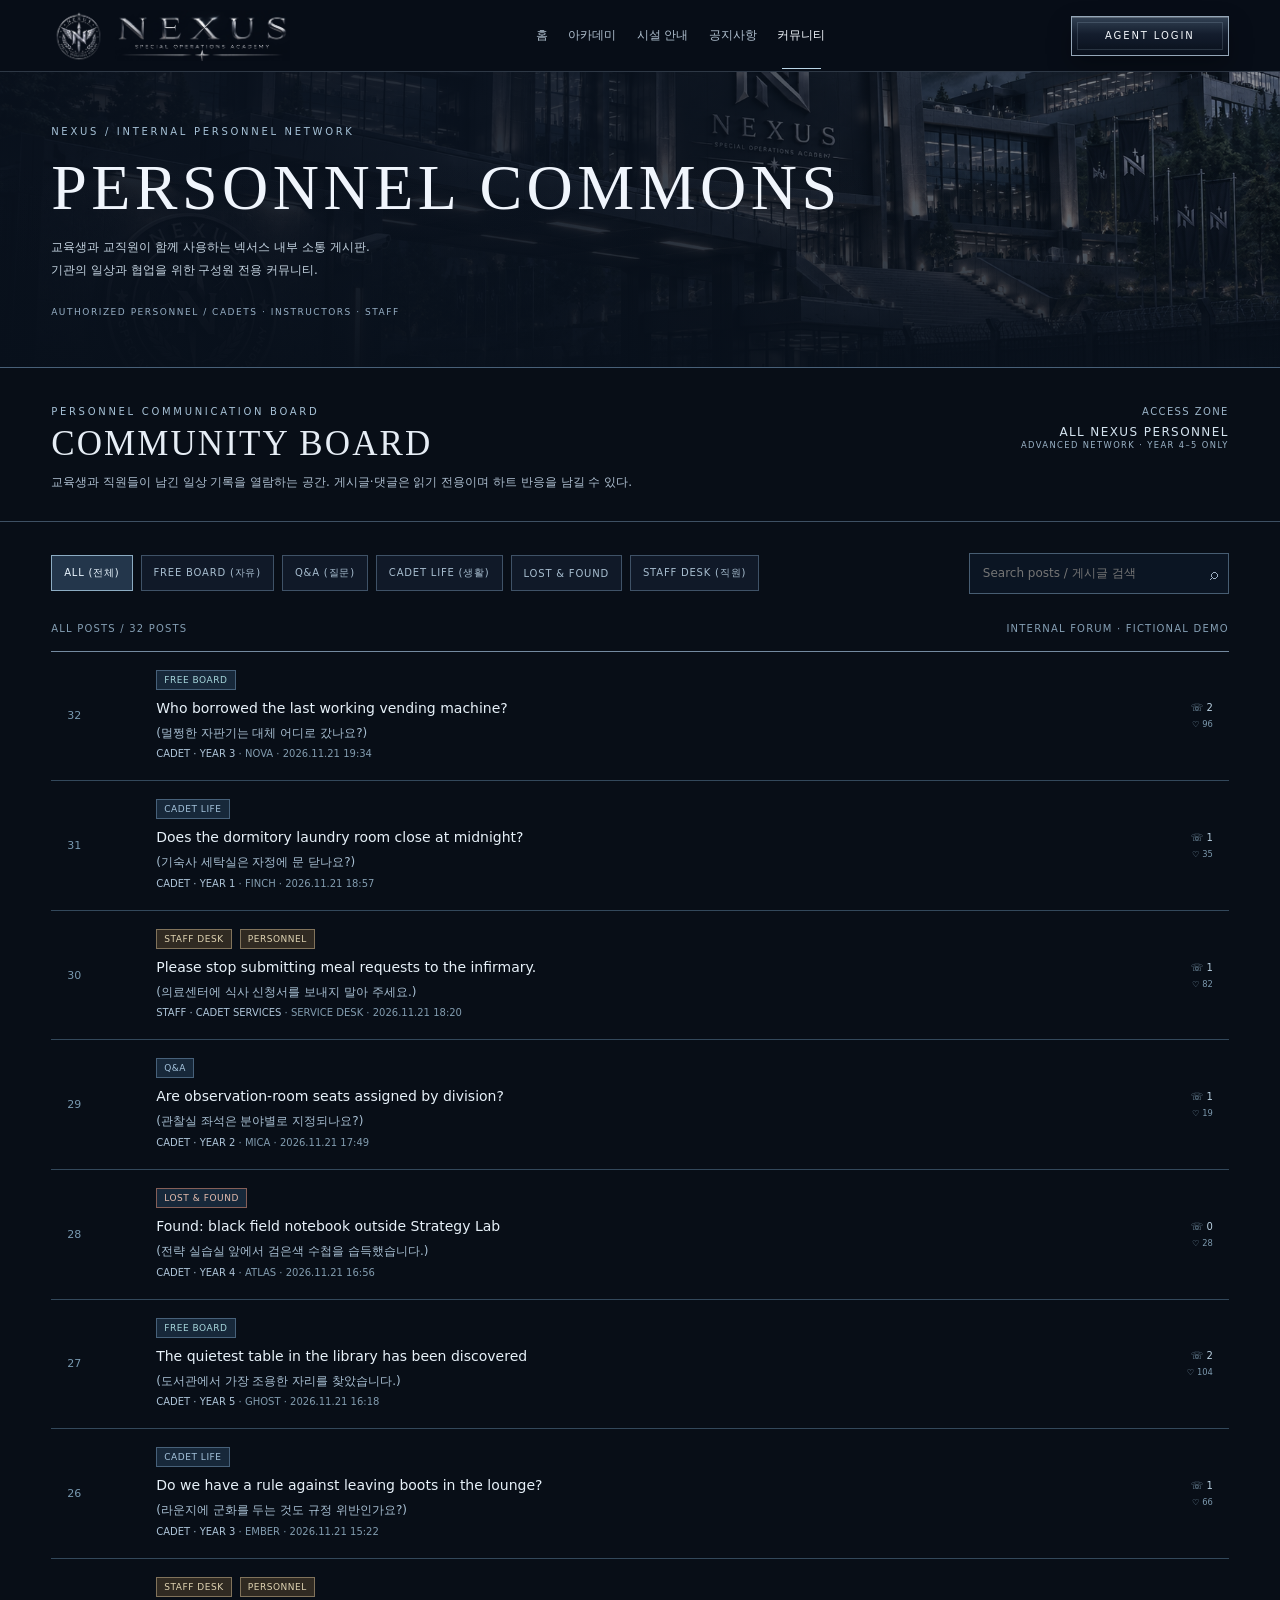
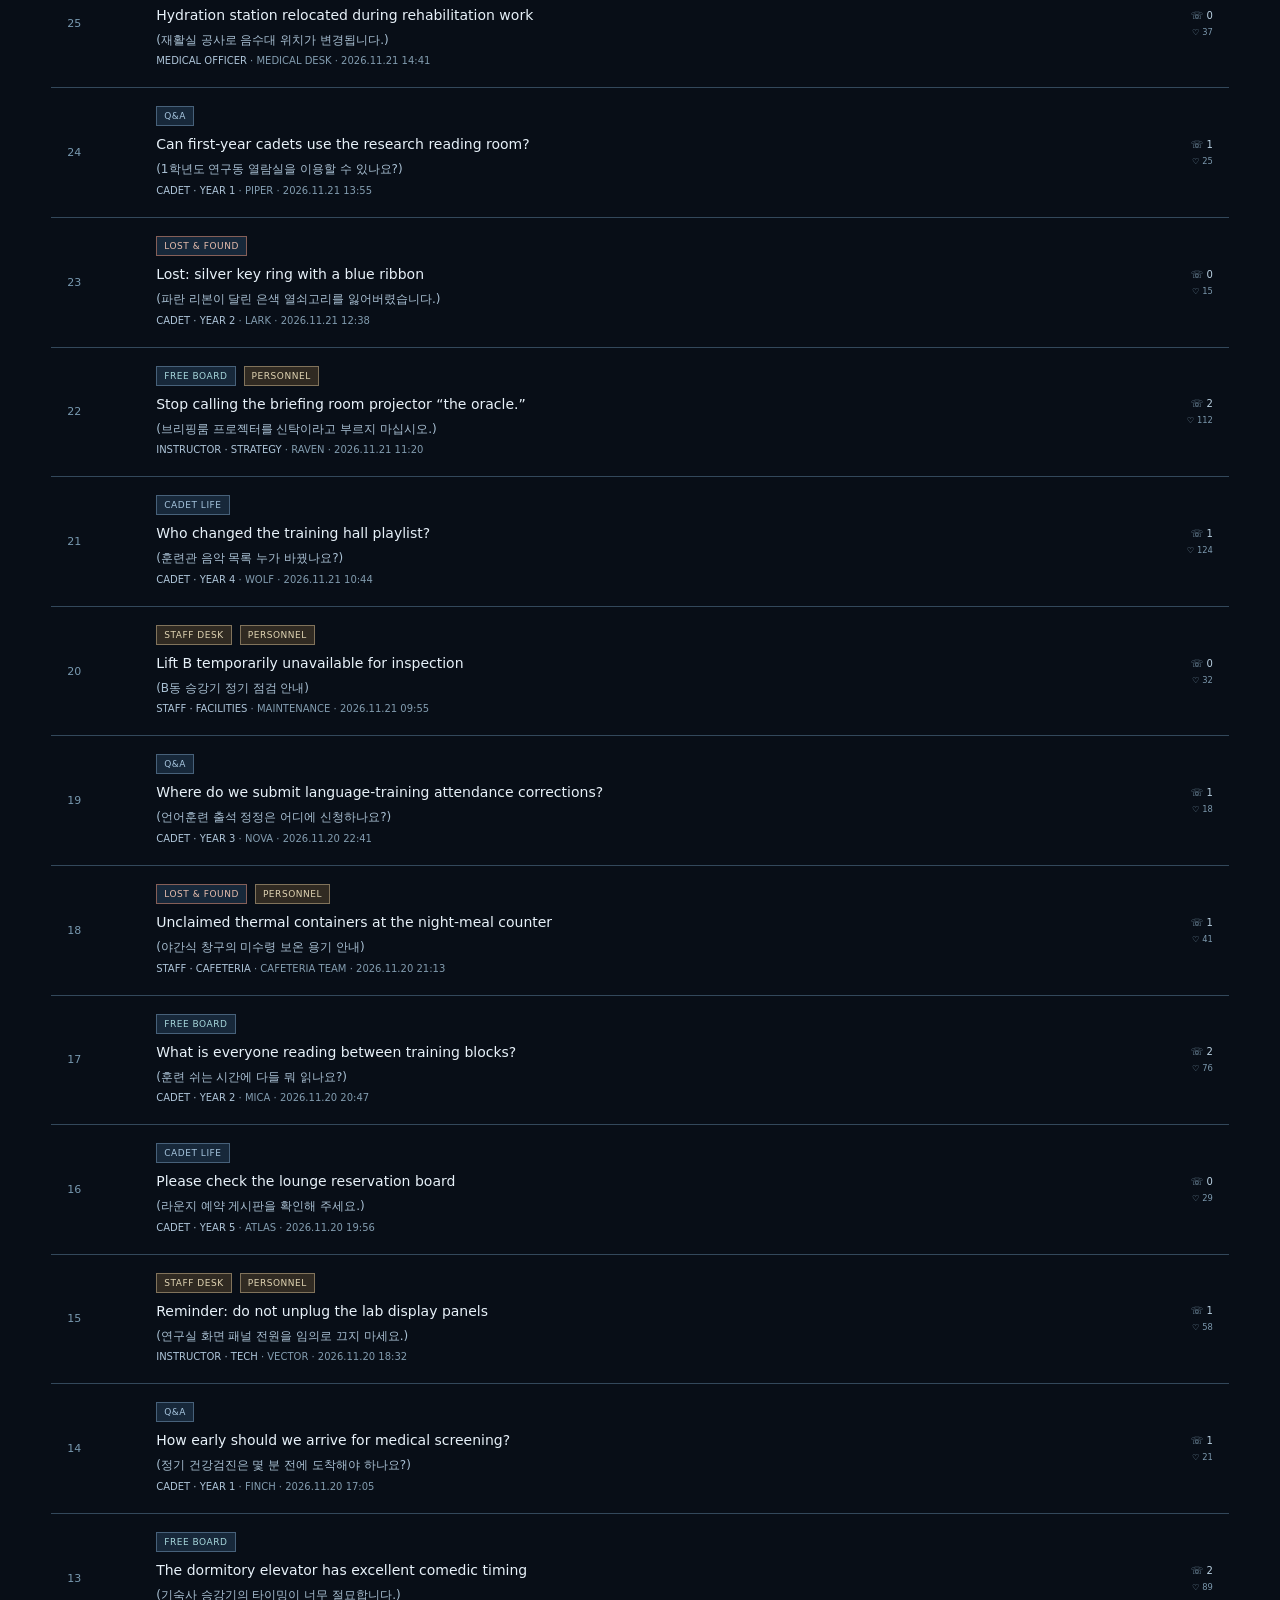
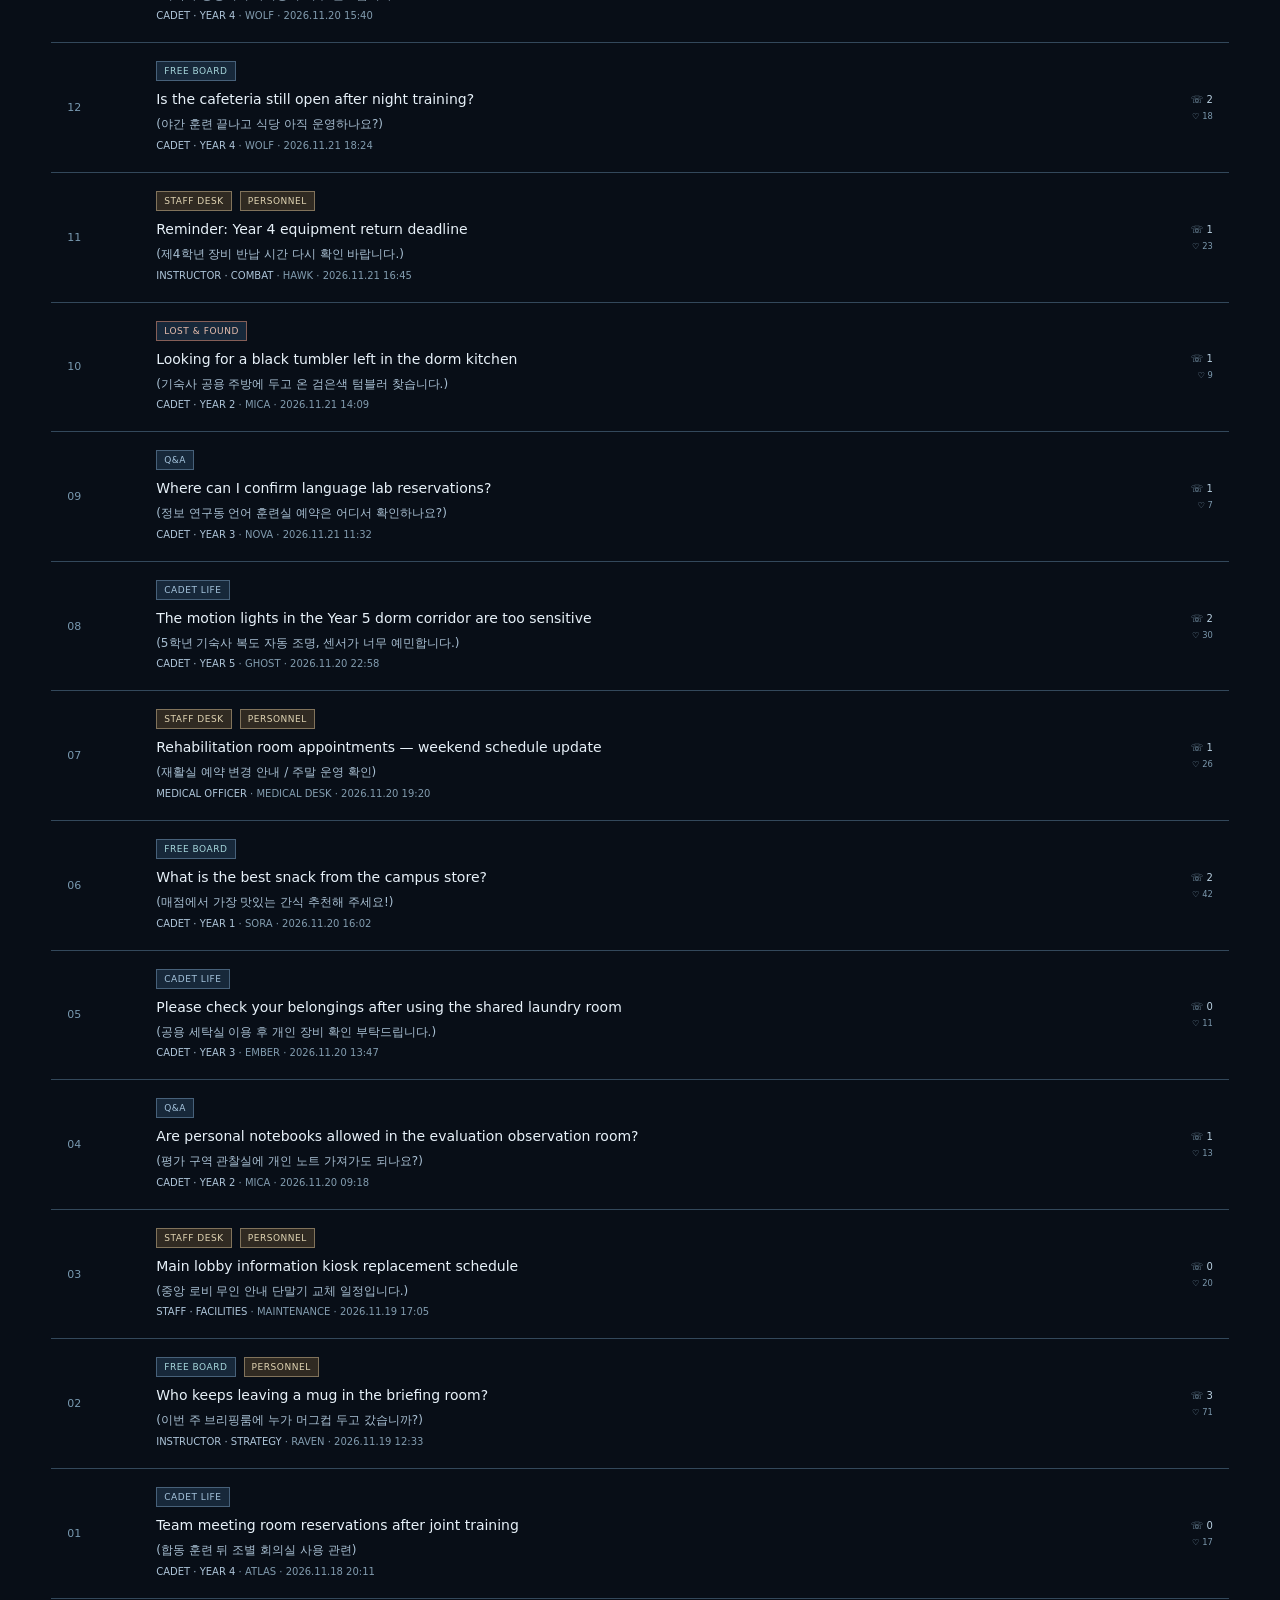
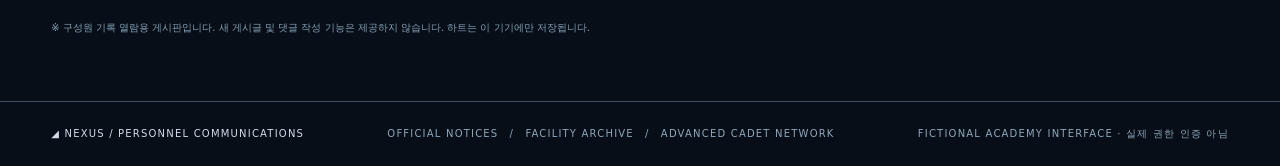
==== commit db4f9957: "Update community.html" ====
--- a/community.html
+++ b/community.html
@@ -107,26 +107,25 @@
 </style><link rel="stylesheet" href="image-protection.css"></head><body>
 <header class="header"><a class="identity" href="index.html"><img class="seal" src="images/branding/seal-complete.png" alt="NEXUS 엠블럼"><img class="wordmark" src="images/branding/nexus-metal-wordmark-cropped.png" alt="NEXUS"></a><nav class="navigation" id="navigation" aria-label="주 메뉴"><a href="index.html">홈</a><a href="index.html#about">아카데미</a><a href="facilities.html">시설 안내</a><a href="notices.html">공지사항</a><a href="community.html" aria-current="page">커뮤니티</a></nav><a class="access" href="internal.html">AGENT LOGIN</a><button class="menu" id="mobileMenu" aria-label="메뉴 펼치기" aria-expanded="false">☰</button></header>
 <main><section class="hero"><div class="wrap"><div class="eyebrow">NEXUS / INTERNAL PERSONNEL NETWORK</div><h1>PERSONNEL COMMONS</h1><p>교육생과 교직원이 함께 사용하는 넥서스 내부 소통 게시판.<br>기관의 일상과 협업을 위한 구성원 전용 커뮤니티.</p><div class="hero-trail">AUTHORIZED PERSONNEL / CADETS · INSTRUCTORS · STAFF</div></div></section>
-<div class="wrap intro"><div><div class="eyebrow">PERSONNEL COMMUNICATION BOARD</div><h2>COMMUNITY BOARD</h2><p>업무와 훈련을 잠시 벗어나 서로의 소식을 확인하는 공간. 소속 분야와 직책에 관계없이 넥서스 구성원이 자유롭게 이야기를 나눌 수 있다.</p></div><div class="metadata">ACCESS ZONE<b>ALL NEXUS PERSONNEL</b><small>ADVANCED NETWORK · YEAR 4–5 ONLY</small></div></div>
-<section class="wrap sheet"><div class="controls"><div class="tabs" id="tabs" role="group" aria-label="게시판 분류"><button class="tab active" data-category="ALL" type="button">ALL (전체)</button><button class="tab" data-category="FREE" type="button">FREE BOARD (자유)</button><button class="tab" data-category="QNA" type="button">Q&amp;A (질문)</button><button class="tab" data-category="LIFE" type="button">CADET LIFE (생활)</button><button class="tab" data-category="LOST" type="button">LOST &amp; FOUND</button><button class="tab" data-category="STAFF" type="button">STAFF DESK (직원)</button></div><div class="tools"><label class="search"><input id="search" type="search" placeholder="Search posts / 게시글 검색" aria-label="게시글 검색"><span aria-hidden="true">⌕</span></label><button class="steel" id="newPost" type="button">+ WRITE POST</button></div></div>
-<div class="statusline"><span id="resultCount">COMMUNITY / ALL POSTS</span><span>INTERNAL FORUM · FICTIONAL DEMO</span></div><div class="post-list" id="postList" aria-live="polite"></div><div class="hint" style="margin-top:20px">※ 세계관 체험용 데모입니다. 직접 작성한 게시글과 댓글은 이 브라우저에만 저장되며, 다른 방문자와 공유되지 않습니다.</div></section></main>
+<div class="wrap intro"><div><div class="eyebrow">PERSONNEL COMMUNICATION BOARD</div><h2>COMMUNITY BOARD</h2><p>교육생과 직원들이 남긴 일상 기록을 열람하는 공간. 게시글·댓글은 읽기 전용이며 하트 반응을 남길 수 있다.</p></div><div class="metadata">ACCESS ZONE<b>ALL NEXUS PERSONNEL</b><small>ADVANCED NETWORK · YEAR 4–5 ONLY</small></div></div>
+<section class="wrap sheet"><div class="controls"><div class="tabs" id="tabs" role="group" aria-label="게시판 분류"><button class="tab active" data-category="ALL" type="button">ALL (전체)</button><button class="tab" data-category="FREE" type="button">FREE BOARD (자유)</button><button class="tab" data-category="QNA" type="button">Q&amp;A (질문)</button><button class="tab" data-category="LIFE" type="button">CADET LIFE (생활)</button><button class="tab" data-category="LOST" type="button">LOST &amp; FOUND</button><button class="tab" data-category="STAFF" type="button">STAFF DESK (직원)</button></div><div class="tools"><label class="search"><input id="search" type="search" placeholder="Search posts / 게시글 검색" aria-label="게시글 검색"><span aria-hidden="true">⌕</span></label></div></div>
+<div class="statusline"><span id="resultCount">COMMUNITY / ALL POSTS</span><span>INTERNAL FORUM · FICTIONAL DEMO</span></div><div class="post-list" id="postList" aria-live="polite"></div><div class="hint" style="margin-top:20px">※ 구성원 기록 열람용 게시판입니다. 새 게시글 및 댓글 작성 기능은 제공하지 않습니다. 하트는 이 기기에만 저장됩니다.</div></section></main>
 <footer class="footer"><strong>◢ NEXUS / PERSONNEL COMMUNICATIONS</strong><span><a href="notices.html">OFFICIAL NOTICES</a>　/　<a href="facilities.html">FACILITY ARCHIVE</a>　/　<a href="internal.html">ADVANCED CADET NETWORK</a></span><span>FICTIONAL ACADEMY INTERFACE · 실제 권한 인증 아님</span></footer>
 <div class="overlay" id="threadOverlay" hidden><article class="dialog" role="dialog" aria-modal="true" aria-labelledby="threadTitle" tabindex="-1"><div class="dialogtop"><small>PERSONNEL COMMONS / THREAD</small><button class="close" id="closeThread" type="button" aria-label="게시글 닫기">✕ CLOSE</button></div><div id="threadContent"></div></article></div>
-<div class="overlay" id="writeOverlay" hidden><article class="dialog" role="dialog" aria-modal="true" aria-labelledby="writeHeading" tabindex="-1"><div class="dialogtop"><small>PERSONNEL COMMONS / NEW POST</small><button class="close" id="closeWrite" type="button" aria-label="글쓰기 닫기">✕ CLOSE</button></div><h2 class="detail-title" id="writeHeading">NEW COMMUNITY POST <span style="font-size:14px;color:#9eb3c8;font-weight:400">(새 글 작성)</span></h2><form id="postForm"><div class="formfields"><div class="formfield"><label for="postName">CALLSIGN / DISPLAY NAME (호출명)</label><input id="postName" maxlength="24" required placeholder="예: NOVA"></div><div class="formfield"><label for="postRole">PERSONNEL TYPE (소속)</label><select id="postRole"><option value="CADET · YEAR 1">CADET · YEAR 1</option><option value="CADET · YEAR 2">CADET · YEAR 2</option><option value="CADET · YEAR 3">CADET · YEAR 3</option><option value="CADET · YEAR 4">CADET · YEAR 4</option><option value="CADET · YEAR 5">CADET · YEAR 5</option><option value="INSTRUCTOR">INSTRUCTOR</option><option value="EVALUATOR">EVALUATOR</option><option value="MEDICAL OFFICER">MEDICAL OFFICER</option><option value="STAFF">STAFF</option></select></div><div class="formfield"><label for="postCategory">BOARD (게시판)</label><select id="postCategory"><option value="FREE">FREE BOARD (자유게시판)</option><option value="QNA">Q&amp;A (질문·답변)</option><option value="LIFE">CADET LIFE (교육생 생활)</option><option value="LOST">LOST &amp; FOUND (분실물)</option><option value="STAFF">STAFF DESK (직원 게시판)</option></select></div><div class="formfield wide"><label for="postTitle">SUBJECT (제목)</label><input id="postTitle" maxlength="120" required placeholder="제목을 입력해 주세요"></div><div class="formfield wide"><label for="postBody">MESSAGE (본문)</label><textarea id="postBody" maxlength="5000" minlength="2" required placeholder="게시글 내용을 입력해 주세요"></textarea></div></div><div class="formactions"><span class="hint">체험용 글쓰기 · 작성한 내용은 이 기기에서만 보입니다.</span><button class="steel" type="submit">PUBLISH POST ↗</button></div></form></article></div>
 <script src="image-protection.js" defer></script><script>(()=>{'use strict';
-const SEED=[{"id":"PX-025","category":"FREE","role":"CADET · YEAR 4","name":"WOLF","time":"2026.11.21 18:24","title":"야간 훈련 끝나고 식당 아직 운영하나요?","body":"22시 전에 복귀할 예정인데 야간식 창구가 아직 운영 중인지 궁금합니다. 어제는 일정이 늦어져서 저녁을 놓쳤어요.\n\n혹시 오늘 먼저 다녀오신 분 있으면 메뉴도 알려주세요. 수프만 남아 있어도 좋습니다.","likes":18,"comments":[["CADET · YEAR 3","NOVA","21:15부터 운영하던데요. 오늘은 치킨 샌드위치도 있었어요.","It opened at 21:15 when I checked. They had chicken sandwiches tonight, too."],["STAFF · CADET SERVICES","SERVICE DESK","야간식 운영 안내는 공지사항 NX-2026-021을 참고해 주세요.","Please refer to notice NX-2026-021 for the late-meal service schedule."]],"enTitle":"Is the cafeteria still open after night training?","enBody":"I should be back before 22:00. Does anyone know whether the late-meal counter is still open? My schedule ran over yesterday, and I missed dinner.\n\nIf someone has already been tonight, please let me know what is on the menu. Honestly, even soup would be fine."},{"id":"PX-024","category":"STAFF","role":"INSTRUCTOR · COMBAT","name":"HAWK","time":"2026.11.21 16:45","title":"제4학년 장비 반납 시간 다시 확인 바랍니다.","body":"내일 합동 훈련에 사용되는 보호 장비는 오늘 20:00까지 지정된 보관실로 반납해 주시기 바랍니다.\n\n소속 팀별 수량을 확인한 뒤 반납하고, 고장이나 파손이 있는 경우 반드시 현장에서 담당자에게 말씀해 주세요.\n\n훈련장에 장비를 두고 퇴실하는 일이 없도록 부탁드립니다.","likes":23,"comments":[["CADET · YEAR 4","ATLAS","확인했습니다. 팀원들에게 전달하겠습니다.","Understood. I will notify the team."]],"enTitle":"Reminder: Year 4 equipment return deadline","enBody":"All protective equipment designated for tomorrow’s joint exercise must be returned to the assigned storage room by 20:00 today.\n\nVerify the quantity assigned to your team before turning it in. Report any damage or malfunction directly to the staff member on duty.\n\nDo not leave equipment behind in the training hall."},{"id":"PX-023","category":"LOST","role":"CADET · YEAR 2","name":"MICA","time":"2026.11.21 14:09","title":"기숙사 공용 주방에 두고 온 검은색 텀블러 찾습니다.","body":"어제 저녁 2층 공용 주방 오른쪽 조리대에 검은색 텀블러를 두고 나왔습니다.\n\n뚜껑에 작은 은색 스티커가 붙어 있어요. 습득하신 분은 댓글 부탁드립니다. 보관 중이라면 제가 찾아가겠습니다.","likes":9,"comments":[["CADET · YEAR 1","SORA","라운지 분실물 선반에서 비슷한 거 본 것 같아요. 확인해 보세요!","I think I saw something similar on the lost-and-found shelf in the lounge. You should check there!"]],"enTitle":"Looking for a black tumbler left in the dorm kitchen","enBody":"I left a black tumbler on the right-hand counter of the second-floor shared kitchen yesterday evening.\n\nThere is a small silver sticker on its lid. Please leave a comment if you found it. I can come pick it up wherever it is being kept."},{"id":"PX-022","category":"QNA","role":"CADET · YEAR 3","name":"NOVA","time":"2026.11.21 11:32","title":"정보 연구동 언어 훈련실 예약은 어디서 확인하나요?","body":"언어 훈련실 이용 시간이 기존 시간표와 다르게 표시되어 질문드립니다.\n\n예약이 완료되면 담당 교관에게 별도로 확인받아야 하는지도 궁금합니다.","likes":7,"comments":[["STAFF · ACADEMIC OFFICE","ADMIN DESK","소속 분야 담당 교관실의 당일 예약 현황을 우선 확인해 주세요.","Please check the same-day reservation list at your division instructor’s office first."]],"enTitle":"Where can I confirm language lab reservations?","enBody":"The posted hours for the language training room in the Research Building do not match the timetable I was given.\n\nAlso, do I need to confirm my reservation separately with the instructor in charge?"},{"id":"PX-021","category":"LIFE","role":"CADET · YEAR 5","name":"GHOST","time":"2026.11.20 22:58","title":"5학년 기숙사 복도 자동 조명, 센서가 너무 예민합니다.","body":"밤마다 복도를 지나가는 사람도 없는데 조명이 켜졌다 꺼졌다 합니다.\n\n시설 담당자에게 접수는 했고, 같은 층에 계신 분들도 비슷한 현상이 있는지 궁금합니다. 점검 전까지는 불필요하게 재설정하지 말아 주세요.","likes":30,"comments":[["STAFF · FACILITIES","MAINTENANCE","요청 접수되었습니다. 내일 오전 점검 예정입니다.","Your request has been received. Inspection is scheduled for tomorrow morning."],["CADET · YEAR 5","ONYX","제 방 앞도 그래요. 감사합니다.","Same thing outside my room. Thanks for reporting it."]],"enTitle":"The motion lights in the Year 5 dorm corridor are too sensitive","enBody":"The corridor lights keep switching on and off at night even when nobody is walking past.\n\nI have already filed a maintenance request. Is anyone else on the same floor having this issue? Please avoid resetting the sensors until they have been inspected."},{"id":"PX-020","category":"STAFF","role":"MEDICAL OFFICER","name":"MEDICAL DESK","time":"2026.11.20 19:20","title":"재활실 예약 변경 안내 / 주말 운영 확인","body":"이번 주말 재활실은 장비 점검으로 일부 시간대 이용이 제한됩니다.\n\n이미 예약하신 분들께는 개별 안내가 전달될 예정입니다. 상담 및 긴급 진료는 정상 운영되며, 무리한 개별 운동은 삼가 주시기 바랍니다.","likes":26,"comments":[["CADET · YEAR 4","WOLF","확인했습니다.","Understood."]],"enTitle":"Rehabilitation room appointments — weekend schedule update","enBody":"Some rehabilitation room appointments will be unavailable this weekend due to equipment inspections.\n\nAnyone with an existing reservation will receive an individual notice. Counseling and emergency treatment will continue as usual. Please refrain from unsupervised high-intensity exercise."},{"id":"PX-019","category":"FREE","role":"CADET · YEAR 1","name":"SORA","time":"2026.11.20 16:02","title":"매점에서 가장 맛있는 간식 추천해 주세요!","body":"입학하고 아직 매점 메뉴를 제대로 못 먹어봤습니다.\n\n훈련 끝나고 먹기 좋은 간식이 뭐가 있나요? 매운 건 잘 못 먹습니다.","likes":42,"comments":[["CADET · YEAR 2","MICA","초콜릿 쿠키요. 품절되기 전에 사세요.","Chocolate cookies. Get them before they sell out."],["CADET · YEAR 3","NOVA","단백질바보다 따뜻한 수프가 최고입니다.","Warm soup beats protein bars any day."]],"enTitle":"What is the best snack from the campus store?","enBody":"I have not tried much from the campus store since joining the Academy.\n\nAny recommendations for something good after training? I cannot really handle spicy food."},{"id":"PX-018","category":"LIFE","role":"CADET · YEAR 3","name":"EMBER","time":"2026.11.20 13:47","title":"공용 세탁실 이용 후 개인 장비 확인 부탁드립니다.","body":"세탁실 건조기에서 검은색 장갑 한 짝이 같이 나왔습니다.\n\n사용한 분이 계시면 오늘까지 생활관 관리실에 맡겨둘게요. 표식은 없습니다.","likes":11,"comments":[],"enTitle":"Please check your belongings after using the shared laundry room","enBody":"I found one black glove mixed in with my laundry from the dryer.\n\nIf it is yours, I will leave it at the dormitory management office until the end of today. There are no markings on it."},{"id":"PX-017","category":"QNA","role":"CADET · YEAR 2","name":"MICA","time":"2026.11.20 09:18","title":"평가 구역 관찰실에 개인 노트 가져가도 되나요?","body":"다음 주 모의 평가 관찰 일정이 잡혔는데, 개인 필기 노트 지참 규정이 궁금합니다.\n\n전자기기 사용이 제한되는 건 알고 있지만 종이 노트도 사전 승인이 필요한지 확인하고 싶습니다.","likes":13,"comments":[["EVALUATOR","EVAL OFFICE","지정된 필기 도구만 허용됩니다. 해당 회차 평가 지침을 확인해 주세요.","Only designated writing materials are permitted. Please check the instructions for your evaluation session."]],"enTitle":"Are personal notebooks allowed in the evaluation observation room?","enBody":"I have been assigned to observe a mock evaluation next week and would like to confirm the policy on personal paper notebooks.\n\nI know electronic devices are restricted, but do I also need advance approval to bring a paper notebook?"},{"id":"PX-016","category":"STAFF","role":"STAFF · FACILITIES","name":"MAINTENANCE","time":"2026.11.19 17:05","title":"중앙 로비 무인 안내 단말기 교체 일정입니다.","body":"본관 1층 로비의 오른쪽 안내 단말기가 교체 예정입니다.\n\n작업 중에는 왼쪽 단말기를 이용해 주시고, 통제 구역 출입 기록에는 영향이 없습니다. 이용에 불편을 드려 죄송합니다.","likes":20,"comments":[],"enTitle":"Main lobby information kiosk replacement schedule","enBody":"The information kiosk on the right side of the Main Building’s first-floor lobby is scheduled for replacement.\n\nPlease use the kiosk on the left while work is in progress. Access logs for restricted areas will not be affected. We apologize for the inconvenience."},{"id":"PX-015","category":"FREE","role":"INSTRUCTOR · STRATEGY","name":"RAVEN","time":"2026.11.19 12:33","title":"이번 주 브리핑룸에 누가 머그컵 두고 갔습니까?","body":"브리핑룸 B 테이블에 이름 없는 은색 머그컵이 남아 있습니다.\n\n세 번이나 치웠는데 매번 다시 나타납니다. 주인을 찾으면 교관실로 가져가겠습니다.","likes":71,"comments":[["CADET · YEAR 4","ATLAS","저는 아닙니다.","It is not mine."],["CADET · YEAR 4","WOLF","누군지 궁금하네요.","Now I am curious whose it is."],["INSTRUCTOR · STRATEGY","RAVEN","장난이 아닙니다.","This is not a joke."]],"enTitle":"Who keeps leaving a mug in the briefing room?","enBody":"An unmarked silver mug has been left on Table B in the briefing room.\n\nI have removed it three times, and it keeps coming back. If the owner comes forward, I will bring it to the instructors’ office."},{"id":"PX-014","category":"LIFE","role":"CADET · YEAR 4","name":"ATLAS","time":"2026.11.18 20:11","title":"합동 훈련 뒤 조별 회의실 사용 관련","body":"내일 오후부터 4학년 합동 훈련 조별 회의가 예정되어 있습니다.\n\n다른 팀과 시간대가 겹치지 않도록 회의실 예약 상태를 다시 확인해 주세요. 공용 장비는 사용 후 원위치 부탁드립니다.","likes":17,"comments":[],"enTitle":"Team meeting room reservations after joint training","enBody":"Year 4 joint-training teams are scheduled to hold group meetings starting tomorrow afternoon.\n\nPlease double-check your room reservations to avoid overlapping with other teams. Return all shared equipment to its proper place after use."}];
+const SEED=[{"id":"PX-045","category":"FREE","role":"CADET · YEAR 3","name":"NOVA","time":"2026.11.21 19:34","title":"멀쩡한 자판기는 대체 어디로 갔나요?","body":"강의실 C 옆에 있던 자판기 보신 분 계신가요? 오늘 아침 바닥 청소 이후로 사라졌어요.\n\n커피 자판기를 찾겠다고 장비 분실 신고서를 작성할 생각은 없고요. 그냥 커피가 어디로 갔는지 알고 싶습니다.","likes":96,"comments":[["STAFF · FACILITIES","MAINTENANCE","전기 공사로 서쪽 복도로 옮겼습니다. 내일 원래 자리로 돌아갑니다.","Relocated to the west corridor for electrical work. It will return tomorrow."],["CADET · YEAR 4","WOLF","중대한 비상사태가 해결됐네요.","A genuine emergency has been resolved."]],"enTitle":"Who borrowed the last working vending machine?","enBody":"Has anyone seen the vending machine that used to be beside Lecture Hall C? It disappeared after the floor was cleaned this morning.\n\nI am not filing a missing-equipment report for a machine that sells coffee. I just want to know where the coffee went."},{"id":"PX-044","category":"LIFE","role":"CADET · YEAR 1","name":"FINCH","time":"2026.11.21 18:57","title":"기숙사 세탁실은 자정에 문 닫나요?","body":"내일 아침 훈련이 있는데 여벌 훈련복을 아직 세탁기에 넣어뒀다는 걸 방금 깨달았어요.\n\n소등 이후에도 세탁실에 들어갈 수 있나요? 아니면 아침에 할 변명을 준비해야 할까요?","likes":35,"comments":[["CADET · YEAR 2","MICA","세탁실은 열려 있는데 정숙 시간 규정은 그대로 적용돼요.","The room stays open, but the quiet-hours rule still applies."]],"enTitle":"Does the dormitory laundry room close at midnight?","enBody":"I have an early drill tomorrow and just realized my spare training clothes are still in the wash.\n\nIs the laundry room accessible after lights-out, or should I prepare a very convincing explanation for the morning?"},{"id":"PX-043","category":"STAFF","role":"STAFF · CADET SERVICES","name":"SERVICE DESK","time":"2026.11.21 18:20","title":"의료센터에 식사 신청서를 보내지 말아 주세요.","body":"이번 주 의료센터에서 야간 식사 신청서 여섯 건이 교육생 지원실로 전달됐습니다.\n\n식사 관련 신청은 식당 안내 데스크에서 처리합니다. 설명이 아무리 설득력 있어도 의료진은 디저트 추가 배식을 승인할 수 없습니다.","likes":82,"comments":[["MEDICAL OFFICER","MEDICAL DESK","이 안내에 진심으로 감사드립니다.","We appreciate this clarification more than you know."]],"enTitle":"Please stop submitting meal requests to the infirmary.","enBody":"The Medical Center has forwarded six requests for late meals to Cadet Services this week.\n\nMeal arrangements are handled by the cafeteria desk. Medical personnel cannot authorize an extra serving of dessert, regardless of how convincing the attached explanation may be."},{"id":"PX-042","category":"QNA","role":"CADET · YEAR 2","name":"MICA","time":"2026.11.21 17:49","title":"관찰실 좌석은 분야별로 지정되나요?","body":"금요일 관찰실 출입 승인을 받았는데 일정표에는 구역만 적혀 있고 좌석 번호는 없네요.\n\n먼저 입구 안내 데스크에 보고해야 하나요, 아니면 조원들이 함께 입장해도 되나요?","likes":19,"comments":[["EVALUATOR","EVAL OFFICE","먼저 안내 데스크에 보고해 주세요. 좌석은 입실 확인 시 배정됩니다.","Report to the desk first. Seat assignments are issued at check-in."]],"enTitle":"Are observation-room seats assigned by division?","enBody":"Our group received observation-room access for Friday. The schedule lists a sector but no seat numbers.\n\nShould we report to the entrance desk first, or can everyone enter together?"},{"id":"PX-041","category":"LOST","role":"CADET · YEAR 4","name":"ATLAS","time":"2026.11.21 16:56","title":"전략 실습실 앞에서 검은색 수첩을 습득했습니다.","body":"전략 실습실 2 앞 벤치에 작은 검은색 현장 수첩이 남아 있었습니다. 표지에는 이름이 없습니다.\n\n담당 감독관에게 전달해 두었으니, 본인 것이라면 내용 확인 후 찾아가 주세요.","likes":28,"comments":[],"enTitle":"Found: black field notebook outside Strategy Lab","enBody":"A small black field notebook was left on the bench near Strategy Lab 2. There is no name written on the cover.\n\nI handed it to the lab supervisor. Please identify its contents to claim it."},{"id":"PX-040","category":"FREE","role":"CADET · YEAR 5","name":"GHOST","time":"2026.11.21 16:18","title":"도서관에서 가장 조용한 자리를 찾았습니다.","body":"3층 동쪽 창가, 참고자료 서가 뒤편 테이블입니다.\n\n누가 물으면 저는 거기에 없었다고 해주세요. 그리고 의자가 보기만큼 편하지는 않아요.","likes":104,"comments":[["CADET · YEAR 3","NOVA","방금 캠퍼스 전체에 알려주셨는데요.","You just told the entire campus."],["CADET · YEAR 5","GHOST","그게 실수였네요.","That was the mistake."]],"enTitle":"The quietest table in the library has been discovered","enBody":"Third floor. East window. The table behind the reference shelves.\n\nIf anyone asks, I was never here. Also, the chair is not as comfortable as it looks."},{"id":"PX-039","category":"LIFE","role":"CADET · YEAR 3","name":"EMBER","time":"2026.11.21 15:22","title":"라운지에 군화를 두는 것도 규정 위반인가요?","body":"공용 라운지에 누군가 군화 세 켤레를 회의하듯 나란히 세워 놓았습니다.\n\n장난인지, 설치 미술인지, 특이한 장비 점검인지 알고 싶습니다.","likes":66,"comments":[["INSTRUCTOR · COMBAT","HAWK","야간 점검 전까지 군화를 치워 주세요.","Remove the boots before the evening inspection."]],"enTitle":"Do we have a rule against leaving boots in the lounge?","enBody":"Someone left three pairs of boots in the common lounge and arranged them like a meeting.\n\nI would like to know if this is a prank, an art installation, or a very unusual equipment inspection."},{"id":"PX-038","category":"STAFF","role":"MEDICAL OFFICER","name":"MEDICAL DESK","time":"2026.11.21 14:41","title":"재활실 공사로 음수대 위치가 변경됩니다.","body":"재활실 B 외부의 음수대가 임시로 중앙 접수대 옆으로 이동합니다.\n\n복도가 혼잡하지 않도록 협조해 주세요. 음수대는 정상 이용 가능하며, 예정된 치료 일정은 변경되지 않습니다.","likes":37,"comments":[],"enTitle":"Hydration station relocated during rehabilitation work","enBody":"The hydration station outside Rehabilitation Room B will temporarily move next to the main reception desk.\n\nPlease keep the corridor clear. Water is available as usual, and no scheduled treatment appointments are affected."},{"id":"PX-037","category":"QNA","role":"CADET · YEAR 1","name":"PIPER","time":"2026.11.21 13:55","title":"1학년도 연구동 열람실을 이용할 수 있나요?","body":"캠퍼스 안내도에는 연구동 열람실이 나오는데 1학년 이용 시간을 못 찾겠어요.\n\n제한 문서 보관실 말고 언어 참고자료 서가만 이용하려고 합니다.","likes":25,"comments":[["STAFF · RESEARCH","RESEARCH OFFICE","일반 참고자료 서가는 감독 자율학습 시간에 이용할 수 있습니다.","General reference shelves are accessible during supervised study hours."]],"enTitle":"Can first-year cadets use the research reading room?","enBody":"The reading room appears on our campus directory, but I cannot find the hours for first-year access.\n\nI only need the language-reference shelves, not the restricted archives."},{"id":"PX-036","category":"LOST","role":"CADET · YEAR 2","name":"LARK","time":"2026.11.21 12:38","title":"파란 리본이 달린 은색 열쇠고리를 잃어버렸습니다.","body":"식당과 동쪽 기숙사 사이에서 파란 리본이 달린 은색 열쇠고리를 잃어버렸습니다.\n\n출입 열쇠가 들어 있는 물건은 아닙니다. 발견하시면 기숙사 안내 데스크에 맡겨 주시면 감사하겠습니다.","likes":15,"comments":[],"enTitle":"Lost: silver key ring with a blue ribbon","enBody":"I lost a silver key ring with a small blue ribbon between the cafeteria and Dormitory East.\n\nIt does not contain any access keys. I would appreciate it if anyone who finds it could leave it at the dormitory desk."},{"id":"PX-035","category":"FREE","role":"INSTRUCTOR · STRATEGY","name":"RAVEN","time":"2026.11.21 11:20","title":"브리핑룸 프로젝터를 신탁이라고 부르지 마십시오.","body":"브리핑룸 프로젝터는 정기 점검 중입니다. 간헐적인 화면 깜빡임이 미래 평가 점수를 예언하는 것은 아닙니다.\n\n실제 장비 고장은 정해진 절차에 따라 신고해 주시기 바랍니다.","likes":112,"comments":[["CADET · YEAR 4","WOLF","알겠습니다. 그럼 프린터에게 물어보겠습니다.","Understood. We will consult the printer instead."],["INSTRUCTOR · STRATEGY","RAVEN","그러지 마십시오.","Do not."]],"enTitle":"Stop calling the briefing room projector “the oracle.”","enBody":"The briefing room projector is undergoing scheduled maintenance. Its occasional flickering does not constitute a prediction of future evaluation scores.\n\nPlease report actual equipment faults through the correct channel."},{"id":"PX-034","category":"LIFE","role":"CADET · YEAR 4","name":"WOLF","time":"2026.11.21 10:44","title":"훈련관 음악 목록 누가 바꿨나요?","body":"오늘 아침 체력 순환 훈련 중에 피아노 발라드가 나올 줄은 몰랐습니다.\n\n음악 목록 담당자는 훈장을 받거나 아주 자세한 해명을 해야 할 것 같습니다.","likes":124,"comments":[["CADET · YEAR 3","EMBER","그래도 타이밍은 완벽했어요.","The timing was excellent, though."]],"enTitle":"Who changed the training hall playlist?","enBody":"I did not expect a piano ballad during a conditioning circuit this morning.\n\nWhoever was in charge of the playlist deserves either a medal or a very detailed explanation."},{"id":"PX-033","category":"STAFF","role":"STAFF · FACILITIES","name":"MAINTENANCE","time":"2026.11.21 09:55","title":"B동 승강기 정기 점검 안내","body":"본관 B 승강기는 기계 점검이 완료될 때까지 운행이 중단됩니다.\n\nA 승강기 또는 지정 계단을 이용해 주세요. 의료 장비를 운반하는 직원은 시설 관리실로 연락해 주시기 바랍니다.","likes":32,"comments":[],"enTitle":"Lift B temporarily unavailable for inspection","enBody":"Lift B in the Main Building will remain out of service until the mechanical inspection is complete.\n\nPlease use Lift A or the marked stairwell. Personnel transporting medical equipment should contact Facilities for assistance."},{"id":"PX-032","category":"QNA","role":"CADET · YEAR 3","name":"NOVA","time":"2026.11.20 22:41","title":"언어훈련 출석 정정은 어디에 신청하나요?","body":"지난 언어훈련 출석부에 서명했는데 결석으로 표시됐어요.\n\n교관에게 직접 연락하면 되나요, 아니면 정해진 정정 신청서가 있나요?","likes":18,"comments":[["STAFF · ACADEMIC AFFAIRS","ACADEMIC OFFICE","다음 근무일 18시 전까지 출석 정정 신청서를 제출해 주세요.","Submit the correction form before 18:00 on the following business day."]],"enTitle":"Where do we submit language-training attendance corrections?","enBody":"The last language-training session shows me as absent even though I signed the attendance sheet.\n\nShould I contact the instructor directly, or is there a standard correction request form?"},{"id":"PX-031","category":"LOST","role":"STAFF · CAFETERIA","name":"CAFETERIA TEAM","time":"2026.11.20 21:13","title":"야간식 창구의 미수령 보온 용기 안내","body":"야간식 창구에 이름이 없는 보온 용기 네 개가 남아 있습니다.\n\n내일 저녁까지 찾아가 주세요. 남은 용기는 식당 분실물 보관 선반으로 이동합니다.","likes":41,"comments":[["CADET · YEAR 1","FINCH","그중 하나가 제 것일 수도 있어요. 죄송합니다!","One of those might be mine. Sorry!"]],"enTitle":"Unclaimed thermal containers at the night-meal counter","enBody":"Four unmarked thermal containers were left at the night-meal counter.\n\nPlease collect them by tomorrow evening. Remaining containers will be moved to the cafeteria lost-property shelf."},{"id":"PX-030","category":"FREE","role":"CADET · YEAR 2","name":"MICA","time":"2026.11.20 20:47","title":"훈련 쉬는 시간에 다들 뭐 읽나요?","body":"다음 주 평가 준비 수업 사이에 짧은 휴식 시간이 생깁니다.\n\n규정집 말고 10분씩 나눠 읽을 만한 책을 찾고 있어요.","likes":76,"comments":[["CADET · YEAR 5","GHOST","장이 아주 짧은 책이요.","A book with very short chapters."],["CADET · YEAR 2","MICA","정말 도움이 되는 답변이네요. 감사합니다.","Extremely helpful. Thank you."]],"enTitle":"What is everyone reading between training blocks?","enBody":"We have a short break between assessment preparation sessions next week.\n\nI am looking for something I can finish in ten-minute intervals that is not another procedure manual."},{"id":"PX-029","category":"LIFE","role":"CADET · YEAR 5","name":"ATLAS","time":"2026.11.20 19:56","title":"라운지 예약 게시판을 확인해 주세요.","body":"오늘 저녁 같은 라운지 테이블을 여러 조가 예약해 둔 상태입니다. 공용 일정표는 오늘 오후 수정됐습니다.\n\n장비를 옮기기 전에 배정된 이용 시간을 다시 확인해 주세요.","likes":29,"comments":[],"enTitle":"Please check the lounge reservation board","enBody":"Several groups have reserved the same lounge table for tonight. The shared schedule was updated this afternoon.\n\nPlease confirm your assigned time slot before moving equipment into the room."},{"id":"PX-028","category":"STAFF","role":"INSTRUCTOR · TECH","name":"VECTOR","time":"2026.11.20 18:32","title":"연구실 화면 패널 전원을 임의로 끄지 마세요.","body":"기술 연구실의 화면 패널은 야간에 정기 진단 프로그램을 실행합니다.\n\n개인 기기 충전을 위해 전원 케이블을 뽑지 말아 주세요. 연구실 밖 충전대를 이용해 주시기 바랍니다.","likes":58,"comments":[["CADET · YEAR 3","NOVA","그래서 화면이 자꾸 다시 켜졌던 거군요.","So that is why the screen kept turning itself back on."]],"enTitle":"Reminder: do not unplug the lab display panels","enBody":"The Technology Lab display panels run scheduled diagnostics overnight.\n\nPlease do not disconnect power cables to charge personal devices. Use the charging stations outside the lab instead."},{"id":"PX-027","category":"QNA","role":"CADET · YEAR 1","name":"FINCH","time":"2026.11.20 17:05","title":"정기 건강검진은 몇 분 전에 도착해야 하나요?","body":"저희 1학년 조가 다음 주 정기 건강검진을 받습니다.\n\n안내문에는 시작 시각만 있고 접수 시간을 따로 적어 두지 않았네요.","likes":21,"comments":[["MEDICAL OFFICER","MEDICAL DESK","예약 시각 10분 전까지 도착해 주시기 바랍니다.","Please arrive ten minutes before your scheduled appointment."]],"enTitle":"How early should we arrive for medical screening?","enBody":"Our first-year group has a scheduled medical screening next week.\n\nThe appointment notice lists a start time but does not say when we should check in."},{"id":"PX-026","category":"FREE","role":"CADET · YEAR 4","name":"WOLF","time":"2026.11.20 15:40","title":"기숙사 승강기의 타이밍이 너무 절묘합니다.","body":"장비 가방을 가득 들고 탈 때마다 승강기가 모든 층에 멈춥니다.\n\n우연이라는 건 알지만, 아무래도 저한테 개인적인 감정이 있는 것 같습니다.","likes":89,"comments":[["CADET · YEAR 5","GHOST","계단을 이용해 보세요.","Try taking the stairs."],["CADET · YEAR 4","WOLF","그런 조언을 기대한 건 아니었는데요.","That is not the advice I was hoping for."]],"enTitle":"The dormitory elevator has excellent comedic timing","enBody":"Every time I carry a full equipment bag, the elevator decides to stop on every single floor.\n\nI know it is probably coincidence. I still think it has a personal grudge."},{"id":"PX-025","category":"FREE","role":"CADET · YEAR 4","name":"WOLF","time":"2026.11.21 18:24","title":"야간 훈련 끝나고 식당 아직 운영하나요?","body":"22시 전에 복귀할 예정인데 야간식 창구가 아직 운영 중인지 궁금합니다. 어제는 일정이 늦어져서 저녁을 놓쳤어요.\n\n혹시 오늘 먼저 다녀오신 분 있으면 메뉴도 알려주세요. 수프만 남아 있어도 좋습니다.","likes":18,"comments":[["CADET · YEAR 3","NOVA","21:15부터 운영하던데요. 오늘은 치킨 샌드위치도 있었어요.","It opened at 21:15 when I checked. They had chicken sandwiches tonight, too."],["STAFF · CADET SERVICES","SERVICE DESK","야간식 운영 안내는 공지사항 NX-2026-021을 참고해 주세요.","Please refer to notice NX-2026-021 for the late-meal service schedule."]],"enTitle":"Is the cafeteria still open after night training?","enBody":"I should be back before 22:00. Does anyone know whether the late-meal counter is still open? My schedule ran over yesterday, and I missed dinner.\n\nIf someone has already been tonight, please let me know what is on the menu. Honestly, even soup would be fine."},{"id":"PX-024","category":"STAFF","role":"INSTRUCTOR · COMBAT","name":"HAWK","time":"2026.11.21 16:45","title":"제4학년 장비 반납 시간 다시 확인 바랍니다.","body":"내일 합동 훈련에 사용되는 보호 장비는 오늘 20:00까지 지정된 보관실로 반납해 주시기 바랍니다.\n\n소속 팀별 수량을 확인한 뒤 반납하고, 고장이나 파손이 있는 경우 반드시 현장에서 담당자에게 말씀해 주세요.\n\n훈련장에 장비를 두고 퇴실하는 일이 없도록 부탁드립니다.","likes":23,"comments":[["CADET · YEAR 4","ATLAS","확인했습니다. 팀원들에게 전달하겠습니다.","Understood. I will notify the team."]],"enTitle":"Reminder: Year 4 equipment return deadline","enBody":"All protective equipment designated for tomorrow’s joint exercise must be returned to the assigned storage room by 20:00 today.\n\nVerify the quantity assigned to your team before turning it in. Report any damage or malfunction directly to the staff member on duty.\n\nDo not leave equipment behind in the training hall."},{"id":"PX-023","category":"LOST","role":"CADET · YEAR 2","name":"MICA","time":"2026.11.21 14:09","title":"기숙사 공용 주방에 두고 온 검은색 텀블러 찾습니다.","body":"어제 저녁 2층 공용 주방 오른쪽 조리대에 검은색 텀블러를 두고 나왔습니다.\n\n뚜껑에 작은 은색 스티커가 붙어 있어요. 습득하신 분은 댓글 부탁드립니다. 보관 중이라면 제가 찾아가겠습니다.","likes":9,"comments":[["CADET · YEAR 1","SORA","라운지 분실물 선반에서 비슷한 거 본 것 같아요. 확인해 보세요!","I think I saw something similar on the lost-and-found shelf in the lounge. You should check there!"]],"enTitle":"Looking for a black tumbler left in the dorm kitchen","enBody":"I left a black tumbler on the right-hand counter of the second-floor shared kitchen yesterday evening.\n\nThere is a small silver sticker on its lid. Please leave a comment if you found it. I can come pick it up wherever it is being kept."},{"id":"PX-022","category":"QNA","role":"CADET · YEAR 3","name":"NOVA","time":"2026.11.21 11:32","title":"정보 연구동 언어 훈련실 예약은 어디서 확인하나요?","body":"언어 훈련실 이용 시간이 기존 시간표와 다르게 표시되어 질문드립니다.\n\n예약이 완료되면 담당 교관에게 별도로 확인받아야 하는지도 궁금합니다.","likes":7,"comments":[["STAFF · ACADEMIC OFFICE","ADMIN DESK","소속 분야 담당 교관실의 당일 예약 현황을 우선 확인해 주세요.","Please check the same-day reservation list at your division instructor’s office first."]],"enTitle":"Where can I confirm language lab reservations?","enBody":"The posted hours for the language training room in the Research Building do not match the timetable I was given.\n\nAlso, do I need to confirm my reservation separately with the instructor in charge?"},{"id":"PX-021","category":"LIFE","role":"CADET · YEAR 5","name":"GHOST","time":"2026.11.20 22:58","title":"5학년 기숙사 복도 자동 조명, 센서가 너무 예민합니다.","body":"밤마다 복도를 지나가는 사람도 없는데 조명이 켜졌다 꺼졌다 합니다.\n\n시설 담당자에게 접수는 했고, 같은 층에 계신 분들도 비슷한 현상이 있는지 궁금합니다. 점검 전까지는 불필요하게 재설정하지 말아 주세요.","likes":30,"comments":[["STAFF · FACILITIES","MAINTENANCE","요청 접수되었습니다. 내일 오전 점검 예정입니다.","Your request has been received. Inspection is scheduled for tomorrow morning."],["CADET · YEAR 5","ONYX","제 방 앞도 그래요. 감사합니다.","Same thing outside my room. Thanks for reporting it."]],"enTitle":"The motion lights in the Year 5 dorm corridor are too sensitive","enBody":"The corridor lights keep switching on and off at night even when nobody is walking past.\n\nI have already filed a maintenance request. Is anyone else on the same floor having this issue? Please avoid resetting the sensors until they have been inspected."},{"id":"PX-020","category":"STAFF","role":"MEDICAL OFFICER","name":"MEDICAL DESK","time":"2026.11.20 19:20","title":"재활실 예약 변경 안내 / 주말 운영 확인","body":"이번 주말 재활실은 장비 점검으로 일부 시간대 이용이 제한됩니다.\n\n이미 예약하신 분들께는 개별 안내가 전달될 예정입니다. 상담 및 긴급 진료는 정상 운영되며, 무리한 개별 운동은 삼가 주시기 바랍니다.","likes":26,"comments":[["CADET · YEAR 4","WOLF","확인했습니다.","Understood."]],"enTitle":"Rehabilitation room appointments — weekend schedule update","enBody":"Some rehabilitation room appointments will be unavailable this weekend due to equipment inspections.\n\nAnyone with an existing reservation will receive an individual notice. Counseling and emergency treatment will continue as usual. Please refrain from unsupervised high-intensity exercise."},{"id":"PX-019","category":"FREE","role":"CADET · YEAR 1","name":"SORA","time":"2026.11.20 16:02","title":"매점에서 가장 맛있는 간식 추천해 주세요!","body":"입학하고 아직 매점 메뉴를 제대로 못 먹어봤습니다.\n\n훈련 끝나고 먹기 좋은 간식이 뭐가 있나요? 매운 건 잘 못 먹습니다.","likes":42,"comments":[["CADET · YEAR 2","MICA","초콜릿 쿠키요. 품절되기 전에 사세요.","Chocolate cookies. Get them before they sell out."],["CADET · YEAR 3","NOVA","단백질바보다 따뜻한 수프가 최고입니다.","Warm soup beats protein bars any day."]],"enTitle":"What is the best snack from the campus store?","enBody":"I have not tried much from the campus store since joining the Academy.\n\nAny recommendations for something good after training? I cannot really handle spicy food."},{"id":"PX-018","category":"LIFE","role":"CADET · YEAR 3","name":"EMBER","time":"2026.11.20 13:47","title":"공용 세탁실 이용 후 개인 장비 확인 부탁드립니다.","body":"세탁실 건조기에서 검은색 장갑 한 짝이 같이 나왔습니다.\n\n사용한 분이 계시면 오늘까지 생활관 관리실에 맡겨둘게요. 표식은 없습니다.","likes":11,"comments":[],"enTitle":"Please check your belongings after using the shared laundry room","enBody":"I found one black glove mixed in with my laundry from the dryer.\n\nIf it is yours, I will leave it at the dormitory management office until the end of today. There are no markings on it."},{"id":"PX-017","category":"QNA","role":"CADET · YEAR 2","name":"MICA","time":"2026.11.20 09:18","title":"평가 구역 관찰실에 개인 노트 가져가도 되나요?","body":"다음 주 모의 평가 관찰 일정이 잡혔는데, 개인 필기 노트 지참 규정이 궁금합니다.\n\n전자기기 사용이 제한되는 건 알고 있지만 종이 노트도 사전 승인이 필요한지 확인하고 싶습니다.","likes":13,"comments":[["EVALUATOR","EVAL OFFICE","지정된 필기 도구만 허용됩니다. 해당 회차 평가 지침을 확인해 주세요.","Only designated writing materials are permitted. Please check the instructions for your evaluation session."]],"enTitle":"Are personal notebooks allowed in the evaluation observation room?","enBody":"I have been assigned to observe a mock evaluation next week and would like to confirm the policy on personal paper notebooks.\n\nI know electronic devices are restricted, but do I also need advance approval to bring a paper notebook?"},{"id":"PX-016","category":"STAFF","role":"STAFF · FACILITIES","name":"MAINTENANCE","time":"2026.11.19 17:05","title":"중앙 로비 무인 안내 단말기 교체 일정입니다.","body":"본관 1층 로비의 오른쪽 안내 단말기가 교체 예정입니다.\n\n작업 중에는 왼쪽 단말기를 이용해 주시고, 통제 구역 출입 기록에는 영향이 없습니다. 이용에 불편을 드려 죄송합니다.","likes":20,"comments":[],"enTitle":"Main lobby information kiosk replacement schedule","enBody":"The information kiosk on the right side of the Main Building’s first-floor lobby is scheduled for replacement.\n\nPlease use the kiosk on the left while work is in progress. Access logs for restricted areas will not be affected. We apologize for the inconvenience."},{"id":"PX-015","category":"FREE","role":"INSTRUCTOR · STRATEGY","name":"RAVEN","time":"2026.11.19 12:33","title":"이번 주 브리핑룸에 누가 머그컵 두고 갔습니까?","body":"브리핑룸 B 테이블에 이름 없는 은색 머그컵이 남아 있습니다.\n\n세 번이나 치웠는데 매번 다시 나타납니다. 주인을 찾으면 교관실로 가져가겠습니다.","likes":71,"comments":[["CADET · YEAR 4","ATLAS","저는 아닙니다.","It is not mine."],["CADET · YEAR 4","WOLF","누군지 궁금하네요.","Now I am curious whose it is."],["INSTRUCTOR · STRATEGY","RAVEN","장난이 아닙니다.","This is not a joke."]],"enTitle":"Who keeps leaving a mug in the briefing room?","enBody":"An unmarked silver mug has been left on Table B in the briefing room.\n\nI have removed it three times, and it keeps coming back. If the owner comes forward, I will bring it to the instructors’ office."},{"id":"PX-014","category":"LIFE","role":"CADET · YEAR 4","name":"ATLAS","time":"2026.11.18 20:11","title":"합동 훈련 뒤 조별 회의실 사용 관련","body":"내일 오후부터 4학년 합동 훈련 조별 회의가 예정되어 있습니다.\n\n다른 팀과 시간대가 겹치지 않도록 회의실 예약 상태를 다시 확인해 주세요. 공용 장비는 사용 후 원위치 부탁드립니다.","likes":17,"comments":[],"enTitle":"Team meeting room reservations after joint training","enBody":"Year 4 joint-training teams are scheduled to hold group meetings starting tomorrow afternoon.\n\nPlease double-check your room reservations to avoid overlapping with other teams. Return all shared equipment to its proper place after use."}];
 const CATS={ALL:'ALL POSTS',FREE:'FREE BOARD',QNA:'Q&A',LIFE:'CADET LIFE',LOST:'LOST & FOUND',STAFF:'STAFF DESK'};
-const DB='nexus_personnel_commons_posts_v449';const LIKES='nexus_personnel_commons_likes_v449';
+const LIKES='nexus_personnel_commons_likes_v449';
 const $=id=>document.getElementById(id);
 function load(k,def){try{const v=JSON.parse(localStorage.getItem(k));return Array.isArray(v)?v:def}catch(_){return def}}
 function store(k,v){try{localStorage.setItem(k,JSON.stringify(v))}catch(_){}}
-let local=load(DB,[]).filter(p=>p&&typeof p==='object'&&typeof p.id==='string');let likes=load(LIKES,[]),active='ALL',query='',selected=null,lastFocus=null;
+let likes=load(LIKES,[]),active='ALL',query='',selected=null,lastFocus=null;
 const safe=s=>String(s??'').replace(/[&<>"']/g,c=>({'&':'&amp;','<':'&lt;','>':'&gt;','"':'&quot;',"'":'&#39;'}[c]));
 const catClass=c=>c==='STAFF'?'staff':c==='LOST'?'lost':c==='FREE'?'free':'';
 const bilingualTitle=p=>p.enTitle?`<span class="en-title">${safe(p.enTitle)}</span><span class="ko-title">(${safe(p.title)})</span>`:safe(p.title);
 const bilingualBody=p=>p.enBody?`<div class="lang-section"><div class="lang-mark">ORIGINAL / ENGLISH</div>${p.enBody.split(/\n\n+/).map(t=>`<p class="en-paragraph">${safe(t)}</p>`).join('')}</div><div class="lang-section translation"><div class="lang-mark">한국어 번역</div>${p.body.split(/\n\n+/).map(t=>`<p class="ko-paragraph">(${safe(t)})</p>`).join('')}</div>`:safe(p.body);
 const bilingualComment=c=>c[3]?`<p class="comment-en">${safe(c[3])}</p><p class="comment-ko">(${safe(c[2])})</p>`:`<p>${safe(c[2])}</p>`;
-function data(){return [...local,...SEED.filter(p=>!local.some(x=>x.id===p.id))]};function byId(id){return data().find(p=>p.id===id)};
+function data(){return SEED};function byId(id){return SEED.find(p=>p.id===id)};
 function render(){const posts=data().filter(p=>(active==='ALL'||p.category===active)&&[p.title,p.body,p.enTitle,p.enBody,p.name,p.role,CATS[p.category]].join(' ').toLowerCase().includes(query.toLowerCase()));$('resultCount').textContent=`${CATS[active]} / ${posts.length} POSTS`;
 $('postList').innerHTML=posts.map((p,i)=>`<button class="post" type="button" data-id="${safe(p.id)}"><span class="post-index">${String(posts.length-i).padStart(2,'0')}</span><span class="post-main"><span class="post-cats"><span class="cat ${catClass(p.category)}">${safe(CATS[p.category])}</span>${p.role.includes('STAFF')||p.role.includes('INSTRUCTOR')||p.role.includes('MEDICAL')||p.role.includes('EVALUATOR')?'<span class="cat staff">PERSONNEL</span>':''}</span><strong>${bilingualTitle(p)}</strong><span class="post-byline"><span class="role">${safe(p.role)}</span> · ${safe(p.name)} · ${safe(p.time)}</span></span><span class="post-stats">☏ <b>${(p.comments||[]).length}</b><small>♡ ${Number(p.likes||0)+(likes.includes(p.id)?1:0)}</small></span></button>`).join('')||'<div class="empty">검색 조건에 맞는 게시글이 없습니다.</div>';
 $('postList').querySelectorAll('[data-id]').forEach(b=>b.addEventListener('click',()=>openThread(b.dataset.id)))}
@@ -134,16 +133,13 @@
 function close(id){$(id).hidden=true;document.body.classList.remove('no-scroll');if(lastFocus&&lastFocus.isConnected)lastFocus.focus();}
 function openThread(id){const p=byId(id);if(!p)return;selected=id;drawThread();overlay('threadOverlay')}
 function drawThread(){const p=byId(selected);if(!p)return;
-$('threadContent').innerHTML=`<div class="post-cats"><span class="cat ${catClass(p.category)}">${safe(CATS[p.category])}</span></div><h2 id="threadTitle" class="detail-title">${bilingualTitle(p)}</h2><div class="detail-meta">${safe(p.role)}　/　${safe(p.name)}　·　${safe(p.time)}</div><div class="detail-content">${bilingualBody(p)}</div><div class="detail-footer"><button class="like" id="likeBtn" aria-pressed="${likes.includes(p.id)}" type="button">♡ LIKE · ${Number(p.likes||0)+(likes.includes(p.id)?1:0)}</button><span class="hint">COMMENTS · ${(p.comments||[]).length}</span></div><h3 class="comments-heading">COMMENTS (댓글)</h3><div id="commentList">${(p.comments||[]).map(c=>`<div class="comment"><div class="comment-head"><strong>${safe(c[1])}</strong><small>${safe(c[0])}</small></div>${bilingualComment(c)}</div>`).join('')||'<p class="hint">아직 댓글이 없습니다. 첫 댓글을 남겨보세요.</p>'}</div><form class="composer" id="commentForm"><label for="commentName">CALLSIGN (호출명)</label><input id="commentName" maxlength="24" required placeholder="호출명" style="width:100%;max-width:240px;margin-bottom:12px;background:#0a1522;color:#fff;border:1px solid #4a6177;padding:11px"><label for="commentMessage">REPLY (댓글)</label><textarea id="commentMessage" maxlength="1000" required placeholder="댓글을 입력하세요"></textarea><div class="composer-actions"><span class="hint">이 브라우저에서만 저장됩니다.</span><button class="steel" type="submit">POST COMMENT</button></div></form>`;
+$('threadContent').innerHTML=`<div class="post-cats"><span class="cat ${catClass(p.category)}">${safe(CATS[p.category])}</span></div><h2 id="threadTitle" class="detail-title">${bilingualTitle(p)}</h2><div class="detail-meta">${safe(p.role)}　/　${safe(p.name)}　·　${safe(p.time)}</div><div class="detail-content">${bilingualBody(p)}</div><div class="detail-footer"><button class="like" id="likeBtn" aria-pressed="${likes.includes(p.id)}" type="button">♡ LIKE · ${Number(p.likes||0)+(likes.includes(p.id)?1:0)}</button><span class="hint">COMMENTS · ${(p.comments||[]).length}</span></div><h3 class="comments-heading">COMMENTS (댓글)</h3><div id="commentList">${(p.comments||[]).map(c=>`<div class="comment"><div class="comment-head"><strong>${safe(c[1])}</strong><small>${safe(c[0])}</small></div>${bilingualComment(c)}</div>`).join('')||'<p class="hint">등록된 댓글이 없습니다.</p>'}</div>`;
 $('likeBtn').addEventListener('click',()=>{likes=likes.includes(p.id)?likes.filter(x=>x!==p.id):[...likes,p.id];store(LIKES,likes);drawThread();render()});
-$('commentForm').addEventListener('submit',e=>{e.preventDefault();const name=$('commentName').value.trim(),body=$('commentMessage').value.trim();if(!name||!body)return;
-// Copy seeded post to local storage so replies persist without mutating source seed.
-let target=local.find(x=>x.id===p.id);if(!target){target=JSON.parse(JSON.stringify(p));local.unshift(target)}target.comments=Array.isArray(target.comments)?target.comments:[];target.comments.push(['PERSONNEL · DEMO',name,body]);store(DB,local);drawThread();render()});}
+}
 $('tabs').querySelectorAll('button').forEach(b=>b.addEventListener('click',()=>{active=b.dataset.category;$('tabs').querySelectorAll('button').forEach(x=>x.classList.toggle('active',x===b));render()}));$('search').addEventListener('input',e=>{query=e.target.value.trim();render()});
-$('newPost').addEventListener('click',()=>overlay('writeOverlay'));$('closeThread').addEventListener('click',()=>close('threadOverlay'));$('closeWrite').addEventListener('click',()=>close('writeOverlay'));
-for(const id of ['writeOverlay','threadOverlay'])$(id).addEventListener('click',e=>{if(e.target===$(id))close(id)});
-document.addEventListener('keydown',e=>{if(e.key==='Escape'){if(!$('threadOverlay').hidden)close('threadOverlay');if(!$('writeOverlay').hidden)close('writeOverlay')}});
-$('postForm').addEventListener('submit',e=>{e.preventDefault();const name=$('postName').value.trim(),title=$('postTitle').value.trim(),body=$('postBody').value.trim();if(!name||!title||!body)return;let role=$('postRole').value,category=$('postCategory').value;
-const p={id:'LOCAL-'+Date.now(),name,role,category,title,body,likes:0,time:new Date().toLocaleString('ko-KR',{year:'numeric',month:'2-digit',day:'2-digit',hour:'2-digit',minute:'2-digit'}),comments:[]};local.unshift(p);store(DB,local);$('postForm').reset();close('writeOverlay');active='ALL';query='';$('search').value='';$('tabs').querySelectorAll('button').forEach(x=>x.classList.toggle('active',x.dataset.category==='ALL'));render();openThread(p.id)});
+$('closeThread').addEventListener('click',()=>close('threadOverlay'));
+for(const id of ['threadOverlay'])$(id).addEventListener('click',e=>{if(e.target===$(id))close(id)});
+document.addEventListener('keydown',e=>{if(e.key==='Escape'){if(!$('threadOverlay').hidden)close('threadOverlay');}});
+
 const menu=$('mobileMenu');menu.addEventListener('click',()=>{const open=$('navigation').classList.toggle('open');menu.setAttribute('aria-expanded',String(open))});render();
 })();</script></body></html>
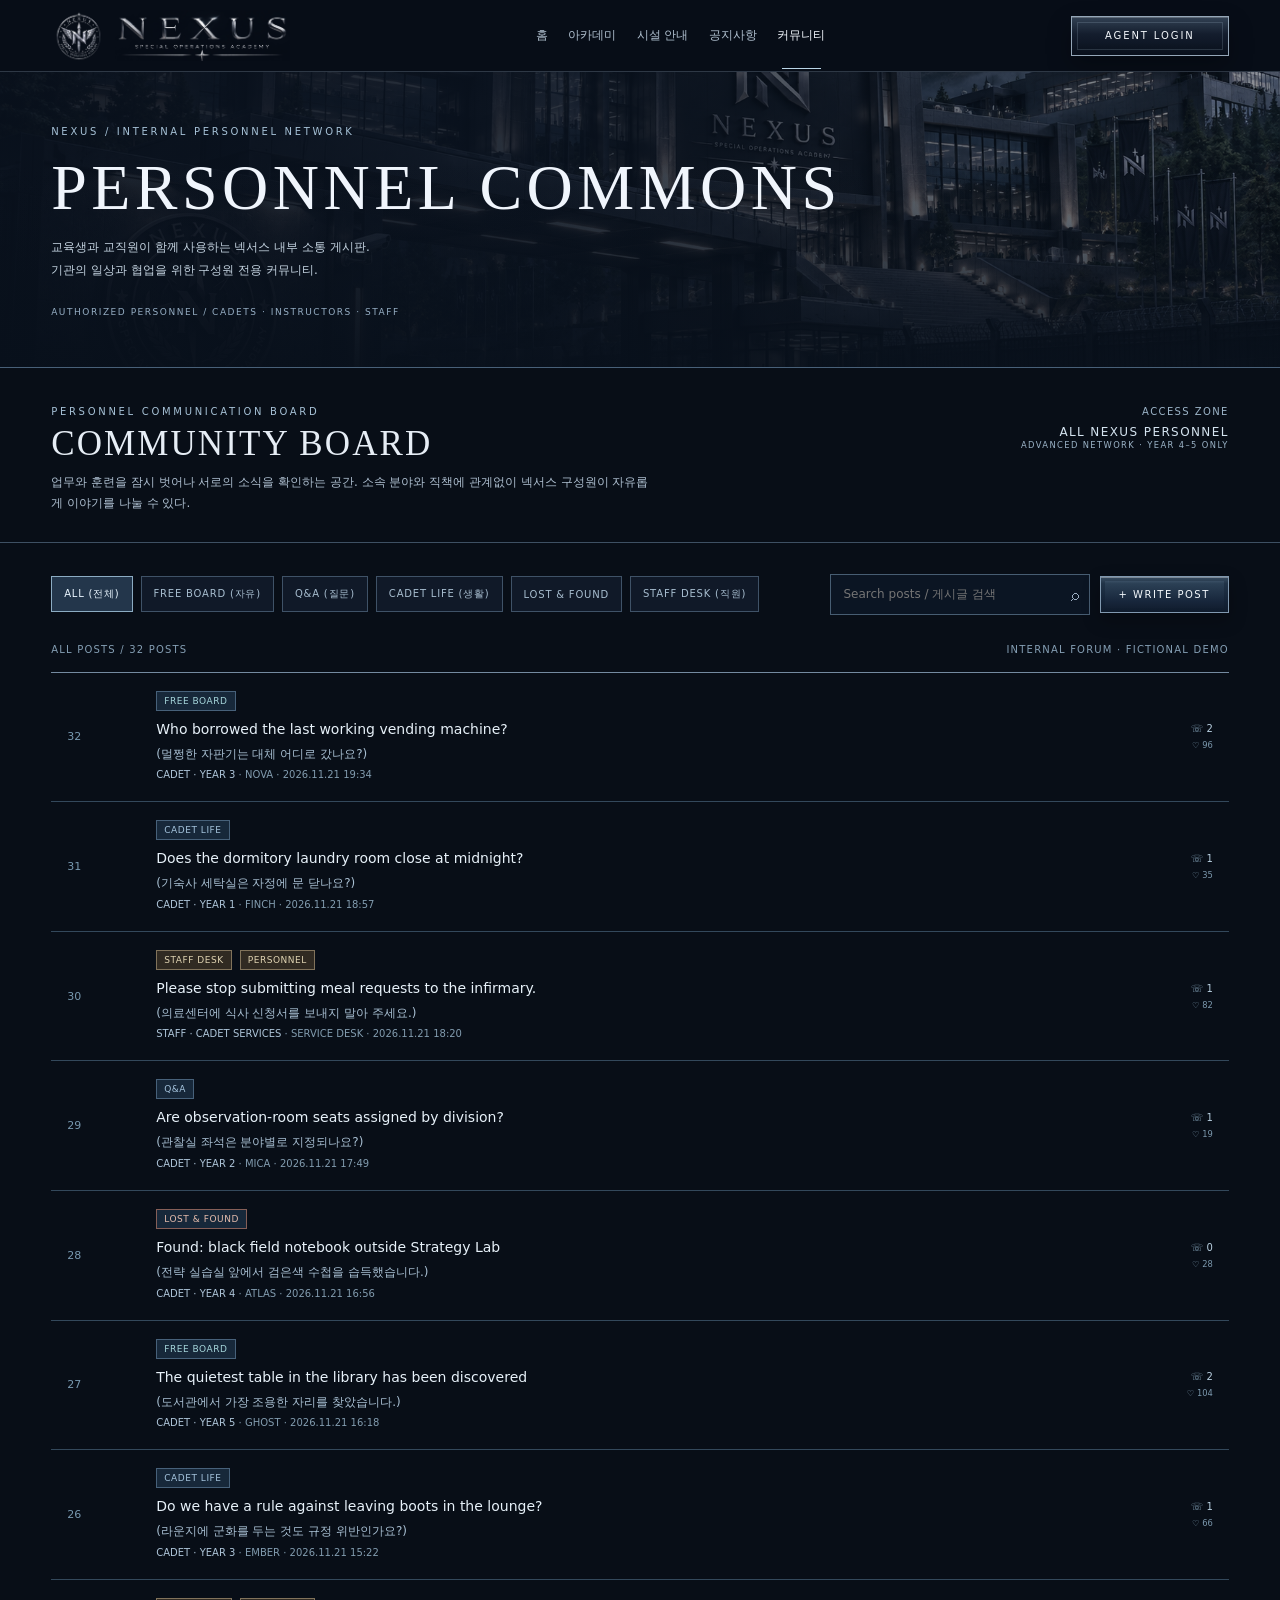
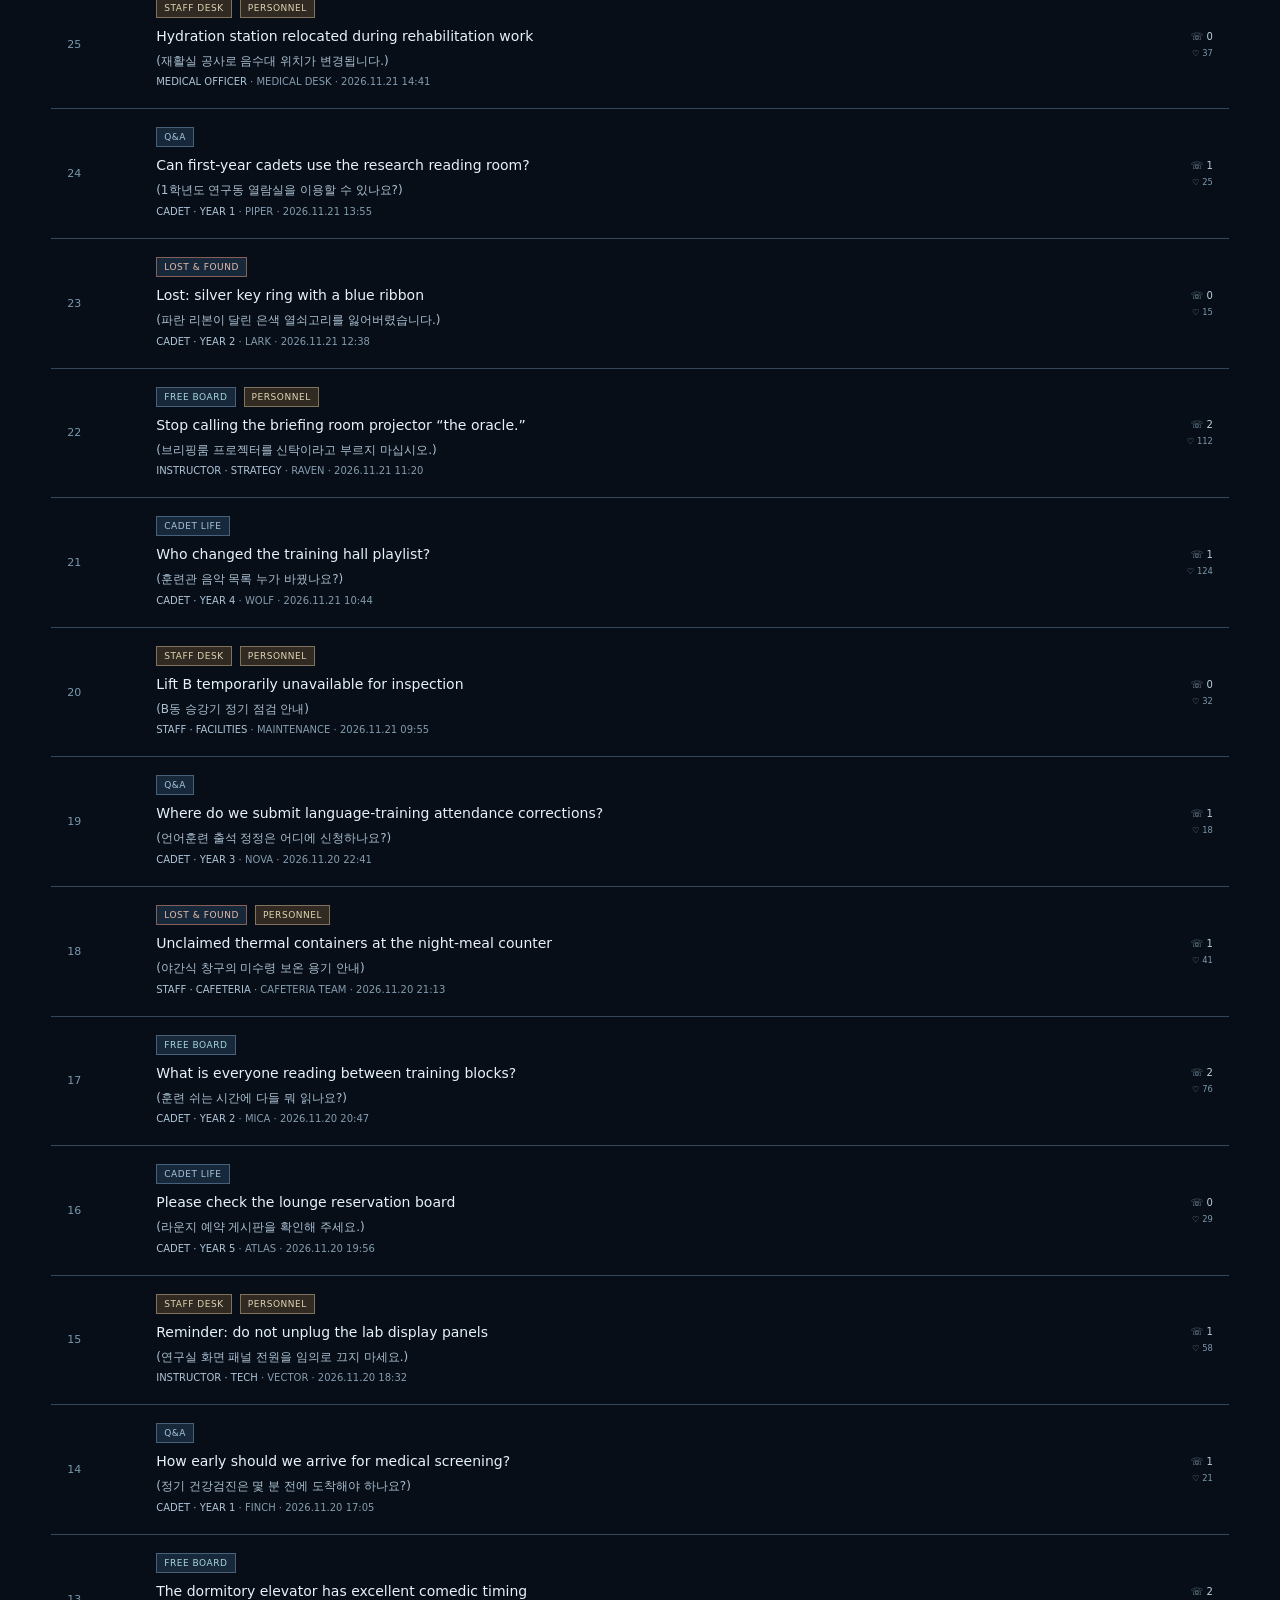
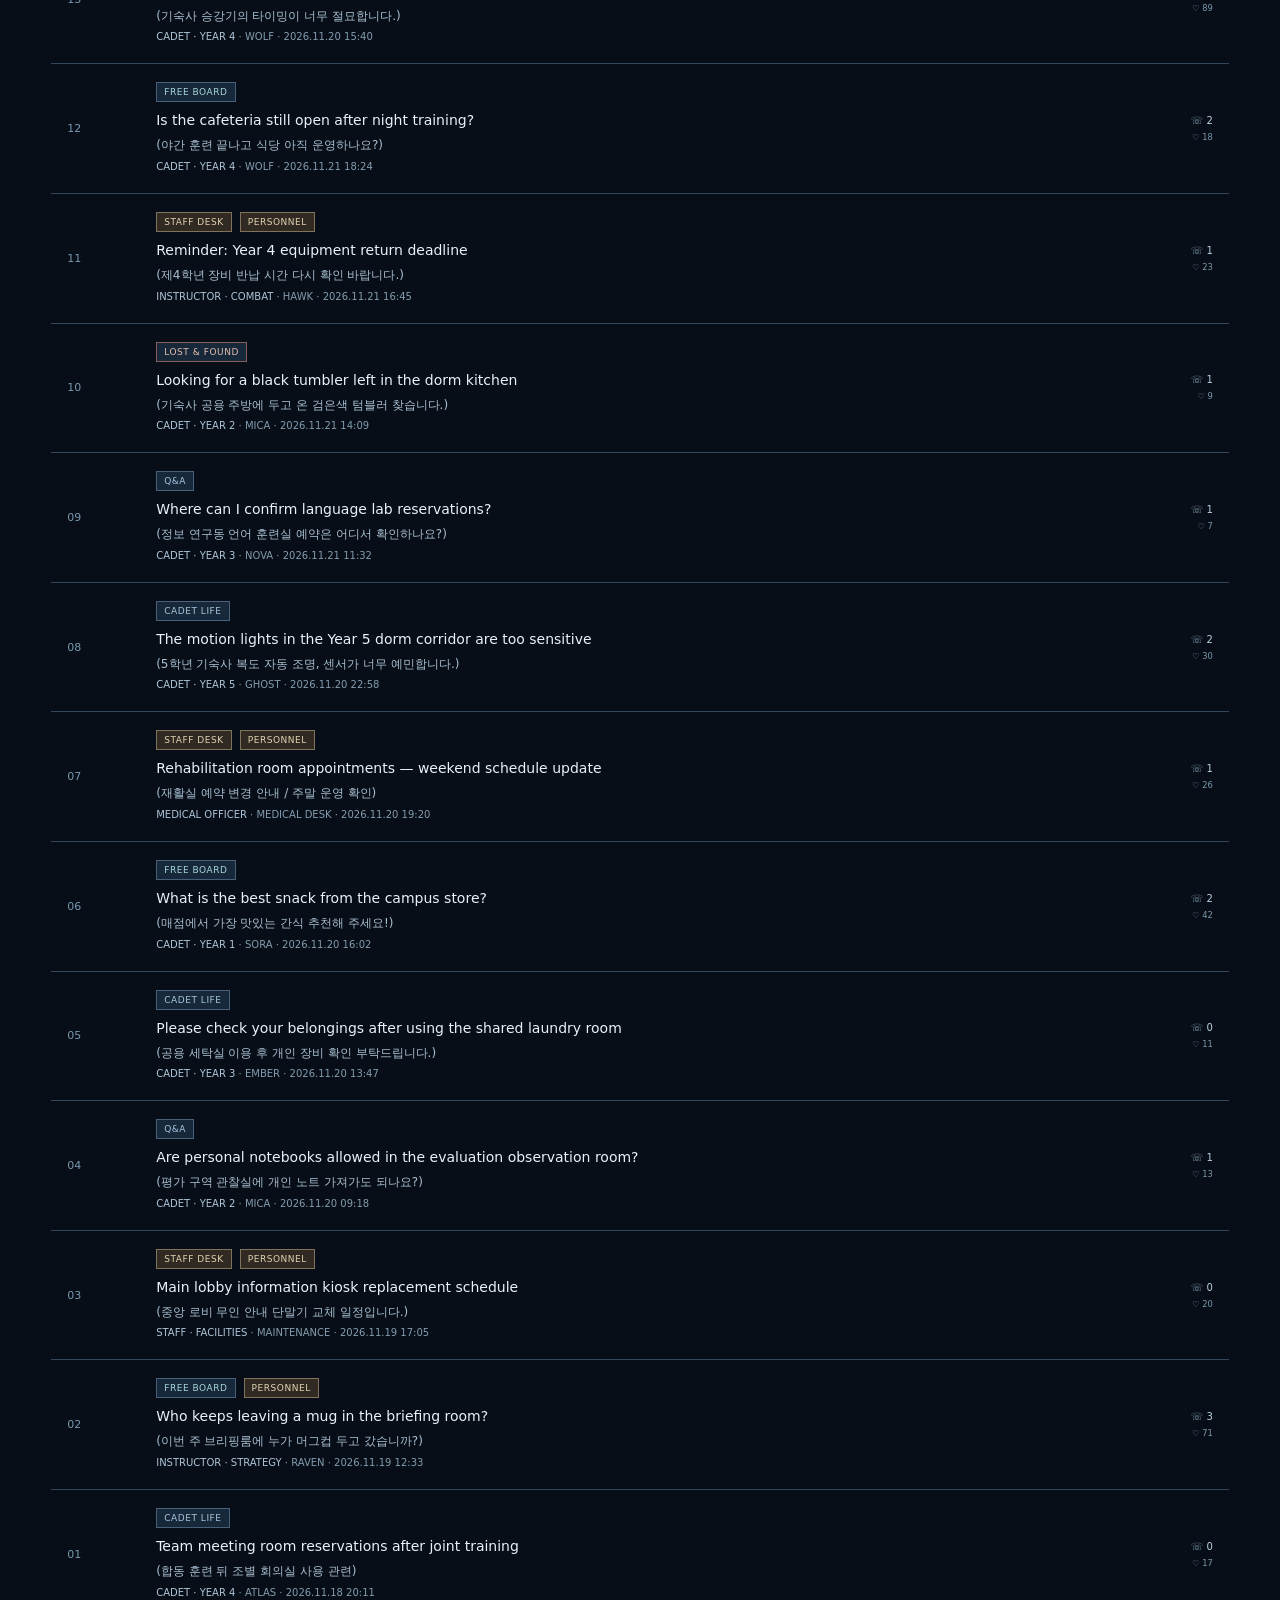
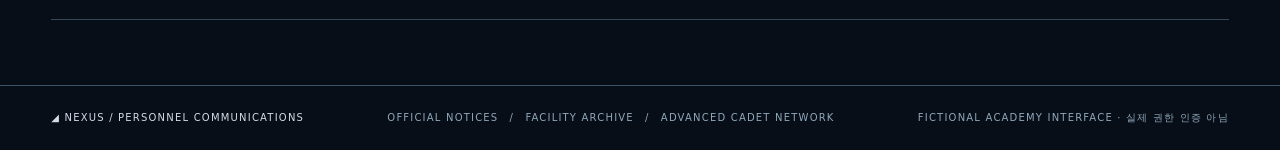
==== commit 7fa066cd: "Update community.html" ====
--- a/community.html
+++ b/community.html
@@ -107,11 +107,12 @@
 </style><link rel="stylesheet" href="image-protection.css"></head><body>
 <header class="header"><a class="identity" href="index.html"><img class="seal" src="images/branding/seal-complete.png" alt="NEXUS 엠블럼"><img class="wordmark" src="images/branding/nexus-metal-wordmark-cropped.png" alt="NEXUS"></a><nav class="navigation" id="navigation" aria-label="주 메뉴"><a href="index.html">홈</a><a href="index.html#about">아카데미</a><a href="facilities.html">시설 안내</a><a href="notices.html">공지사항</a><a href="community.html" aria-current="page">커뮤니티</a></nav><a class="access" href="internal.html">AGENT LOGIN</a><button class="menu" id="mobileMenu" aria-label="메뉴 펼치기" aria-expanded="false">☰</button></header>
 <main><section class="hero"><div class="wrap"><div class="eyebrow">NEXUS / INTERNAL PERSONNEL NETWORK</div><h1>PERSONNEL COMMONS</h1><p>교육생과 교직원이 함께 사용하는 넥서스 내부 소통 게시판.<br>기관의 일상과 협업을 위한 구성원 전용 커뮤니티.</p><div class="hero-trail">AUTHORIZED PERSONNEL / CADETS · INSTRUCTORS · STAFF</div></div></section>
-<div class="wrap intro"><div><div class="eyebrow">PERSONNEL COMMUNICATION BOARD</div><h2>COMMUNITY BOARD</h2><p>교육생과 직원들이 남긴 일상 기록을 열람하는 공간. 게시글·댓글은 읽기 전용이며 하트 반응을 남길 수 있다.</p></div><div class="metadata">ACCESS ZONE<b>ALL NEXUS PERSONNEL</b><small>ADVANCED NETWORK · YEAR 4–5 ONLY</small></div></div>
-<section class="wrap sheet"><div class="controls"><div class="tabs" id="tabs" role="group" aria-label="게시판 분류"><button class="tab active" data-category="ALL" type="button">ALL (전체)</button><button class="tab" data-category="FREE" type="button">FREE BOARD (자유)</button><button class="tab" data-category="QNA" type="button">Q&amp;A (질문)</button><button class="tab" data-category="LIFE" type="button">CADET LIFE (생활)</button><button class="tab" data-category="LOST" type="button">LOST &amp; FOUND</button><button class="tab" data-category="STAFF" type="button">STAFF DESK (직원)</button></div><div class="tools"><label class="search"><input id="search" type="search" placeholder="Search posts / 게시글 검색" aria-label="게시글 검색"><span aria-hidden="true">⌕</span></label></div></div>
-<div class="statusline"><span id="resultCount">COMMUNITY / ALL POSTS</span><span>INTERNAL FORUM · FICTIONAL DEMO</span></div><div class="post-list" id="postList" aria-live="polite"></div><div class="hint" style="margin-top:20px">※ 구성원 기록 열람용 게시판입니다. 새 게시글 및 댓글 작성 기능은 제공하지 않습니다. 하트는 이 기기에만 저장됩니다.</div></section></main>
+<div class="wrap intro"><div><div class="eyebrow">PERSONNEL COMMUNICATION BOARD</div><h2>COMMUNITY BOARD</h2><p>업무와 훈련을 잠시 벗어나 서로의 소식을 확인하는 공간. 소속 분야와 직책에 관계없이 넥서스 구성원이 자유롭게 이야기를 나눌 수 있다.</p></div><div class="metadata">ACCESS ZONE<b>ALL NEXUS PERSONNEL</b><small>ADVANCED NETWORK · YEAR 4–5 ONLY</small></div></div>
+<section class="wrap sheet"><div class="controls"><div class="tabs" id="tabs" role="group" aria-label="게시판 분류"><button class="tab active" data-category="ALL" type="button">ALL (전체)</button><button class="tab" data-category="FREE" type="button">FREE BOARD (자유)</button><button class="tab" data-category="QNA" type="button">Q&amp;A (질문)</button><button class="tab" data-category="LIFE" type="button">CADET LIFE (생활)</button><button class="tab" data-category="LOST" type="button">LOST &amp; FOUND</button><button class="tab" data-category="STAFF" type="button">STAFF DESK (직원)</button></div><div class="tools"><label class="search"><input id="search" type="search" placeholder="Search posts / 게시글 검색" aria-label="게시글 검색"><span aria-hidden="true">⌕</span></label><button class="steel" id="newPost" type="button">+ WRITE POST</button></div></div>
+<div class="statusline"><span id="resultCount">COMMUNITY / ALL POSTS</span><span>INTERNAL FORUM · FICTIONAL DEMO</span></div><div class="post-list" id="postList" aria-live="polite"></div></section></main>
 <footer class="footer"><strong>◢ NEXUS / PERSONNEL COMMUNICATIONS</strong><span><a href="notices.html">OFFICIAL NOTICES</a>　/　<a href="facilities.html">FACILITY ARCHIVE</a>　/　<a href="internal.html">ADVANCED CADET NETWORK</a></span><span>FICTIONAL ACADEMY INTERFACE · 실제 권한 인증 아님</span></footer>
 <div class="overlay" id="threadOverlay" hidden><article class="dialog" role="dialog" aria-modal="true" aria-labelledby="threadTitle" tabindex="-1"><div class="dialogtop"><small>PERSONNEL COMMONS / THREAD</small><button class="close" id="closeThread" type="button" aria-label="게시글 닫기">✕ CLOSE</button></div><div id="threadContent"></div></article></div>
+<div class="overlay" id="writeOverlay" hidden><article class="dialog" role="dialog" aria-modal="true" aria-labelledby="writeHeading" tabindex="-1"><div class="dialogtop"><small>PERSONNEL COMMONS / NEW POST</small><button class="close" id="closeWrite" type="button" aria-label="글쓰기 닫기">✕ CLOSE</button></div><h2 class="detail-title" id="writeHeading">NEW COMMUNITY POST <span style="font-size:14px;color:#9eb3c8;font-weight:400">(새 글 작성)</span></h2><form id="postForm" novalidate><div class="formfields"><div class="formfield"><label for="postName">CALLSIGN / DISPLAY NAME (호출명)</label><input id="postName" maxlength="24" required placeholder="예: NOVA"></div><div class="formfield"><label for="postRole">PERSONNEL TYPE (소속)</label><select id="postRole"><option value="CADET · YEAR 1">CADET · YEAR 1</option><option value="CADET · YEAR 2">CADET · YEAR 2</option><option value="CADET · YEAR 3">CADET · YEAR 3</option><option value="CADET · YEAR 4">CADET · YEAR 4</option><option value="CADET · YEAR 5">CADET · YEAR 5</option><option value="INSTRUCTOR">INSTRUCTOR</option><option value="EVALUATOR">EVALUATOR</option><option value="MEDICAL OFFICER">MEDICAL OFFICER</option><option value="STAFF">STAFF</option></select></div><div class="formfield"><label for="postCategory">BOARD (게시판)</label><select id="postCategory"><option value="FREE">FREE BOARD (자유게시판)</option><option value="QNA">Q&amp;A (질문·답변)</option><option value="LIFE">CADET LIFE (교육생 생활)</option><option value="LOST">LOST &amp; FOUND (분실물)</option><option value="STAFF">STAFF DESK (직원 게시판)</option></select></div><div class="formfield wide"><label for="postTitle">SUBJECT (제목)</label><input id="postTitle" maxlength="120" required placeholder="제목을 입력해 주세요"></div><div class="formfield wide"><label for="postBody">MESSAGE (본문)</label><textarea id="postBody" maxlength="5000" minlength="2" required placeholder="게시글 내용을 입력해 주세요"></textarea></div></div><div class="formactions"><span class="hint"></span><button class="steel" type="submit">PUBLISH POST ↗</button></div></form></article></div>
 <script src="image-protection.js" defer></script><script>(()=>{'use strict';
 const SEED=[{"id":"PX-045","category":"FREE","role":"CADET · YEAR 3","name":"NOVA","time":"2026.11.21 19:34","title":"멀쩡한 자판기는 대체 어디로 갔나요?","body":"강의실 C 옆에 있던 자판기 보신 분 계신가요? 오늘 아침 바닥 청소 이후로 사라졌어요.\n\n커피 자판기를 찾겠다고 장비 분실 신고서를 작성할 생각은 없고요. 그냥 커피가 어디로 갔는지 알고 싶습니다.","likes":96,"comments":[["STAFF · FACILITIES","MAINTENANCE","전기 공사로 서쪽 복도로 옮겼습니다. 내일 원래 자리로 돌아갑니다.","Relocated to the west corridor for electrical work. It will return tomorrow."],["CADET · YEAR 4","WOLF","중대한 비상사태가 해결됐네요.","A genuine emergency has been resolved."]],"enTitle":"Who borrowed the last working vending machine?","enBody":"Has anyone seen the vending machine that used to be beside Lecture Hall C? It disappeared after the floor was cleaned this morning.\n\nI am not filing a missing-equipment report for a machine that sells coffee. I just want to know where the coffee went."},{"id":"PX-044","category":"LIFE","role":"CADET · YEAR 1","name":"FINCH","time":"2026.11.21 18:57","title":"기숙사 세탁실은 자정에 문 닫나요?","body":"내일 아침 훈련이 있는데 여벌 훈련복을 아직 세탁기에 넣어뒀다는 걸 방금 깨달았어요.\n\n소등 이후에도 세탁실에 들어갈 수 있나요? 아니면 아침에 할 변명을 준비해야 할까요?","likes":35,"comments":[["CADET · YEAR 2","MICA","세탁실은 열려 있는데 정숙 시간 규정은 그대로 적용돼요.","The room stays open, but the quiet-hours rule still applies."]],"enTitle":"Does the dormitory laundry room close at midnight?","enBody":"I have an early drill tomorrow and just realized my spare training clothes are still in the wash.\n\nIs the laundry room accessible after lights-out, or should I prepare a very convincing explanation for the morning?"},{"id":"PX-043","category":"STAFF","role":"STAFF · CADET SERVICES","name":"SERVICE DESK","time":"2026.11.21 18:20","title":"의료센터에 식사 신청서를 보내지 말아 주세요.","body":"이번 주 의료센터에서 야간 식사 신청서 여섯 건이 교육생 지원실로 전달됐습니다.\n\n식사 관련 신청은 식당 안내 데스크에서 처리합니다. 설명이 아무리 설득력 있어도 의료진은 디저트 추가 배식을 승인할 수 없습니다.","likes":82,"comments":[["MEDICAL OFFICER","MEDICAL DESK","이 안내에 진심으로 감사드립니다.","We appreciate this clarification more than you know."]],"enTitle":"Please stop submitting meal requests to the infirmary.","enBody":"The Medical Center has forwarded six requests for late meals to Cadet Services this week.\n\nMeal arrangements are handled by the cafeteria desk. Medical personnel cannot authorize an extra serving of dessert, regardless of how convincing the attached explanation may be."},{"id":"PX-042","category":"QNA","role":"CADET · YEAR 2","name":"MICA","time":"2026.11.21 17:49","title":"관찰실 좌석은 분야별로 지정되나요?","body":"금요일 관찰실 출입 승인을 받았는데 일정표에는 구역만 적혀 있고 좌석 번호는 없네요.\n\n먼저 입구 안내 데스크에 보고해야 하나요, 아니면 조원들이 함께 입장해도 되나요?","likes":19,"comments":[["EVALUATOR","EVAL OFFICE","먼저 안내 데스크에 보고해 주세요. 좌석은 입실 확인 시 배정됩니다.","Report to the desk first. Seat assignments are issued at check-in."]],"enTitle":"Are observation-room seats assigned by division?","enBody":"Our group received observation-room access for Friday. The schedule lists a sector but no seat numbers.\n\nShould we report to the entrance desk first, or can everyone enter together?"},{"id":"PX-041","category":"LOST","role":"CADET · YEAR 4","name":"ATLAS","time":"2026.11.21 16:56","title":"전략 실습실 앞에서 검은색 수첩을 습득했습니다.","body":"전략 실습실 2 앞 벤치에 작은 검은색 현장 수첩이 남아 있었습니다. 표지에는 이름이 없습니다.\n\n담당 감독관에게 전달해 두었으니, 본인 것이라면 내용 확인 후 찾아가 주세요.","likes":28,"comments":[],"enTitle":"Found: black field notebook outside Strategy Lab","enBody":"A small black field notebook was left on the bench near Strategy Lab 2. There is no name written on the cover.\n\nI handed it to the lab supervisor. Please identify its contents to claim it."},{"id":"PX-040","category":"FREE","role":"CADET · YEAR 5","name":"GHOST","time":"2026.11.21 16:18","title":"도서관에서 가장 조용한 자리를 찾았습니다.","body":"3층 동쪽 창가, 참고자료 서가 뒤편 테이블입니다.\n\n누가 물으면 저는 거기에 없었다고 해주세요. 그리고 의자가 보기만큼 편하지는 않아요.","likes":104,"comments":[["CADET · YEAR 3","NOVA","방금 캠퍼스 전체에 알려주셨는데요.","You just told the entire campus."],["CADET · YEAR 5","GHOST","그게 실수였네요.","That was the mistake."]],"enTitle":"The quietest table in the library has been discovered","enBody":"Third floor. East window. The table behind the reference shelves.\n\nIf anyone asks, I was never here. Also, the chair is not as comfortable as it looks."},{"id":"PX-039","category":"LIFE","role":"CADET · YEAR 3","name":"EMBER","time":"2026.11.21 15:22","title":"라운지에 군화를 두는 것도 규정 위반인가요?","body":"공용 라운지에 누군가 군화 세 켤레를 회의하듯 나란히 세워 놓았습니다.\n\n장난인지, 설치 미술인지, 특이한 장비 점검인지 알고 싶습니다.","likes":66,"comments":[["INSTRUCTOR · COMBAT","HAWK","야간 점검 전까지 군화를 치워 주세요.","Remove the boots before the evening inspection."]],"enTitle":"Do we have a rule against leaving boots in the lounge?","enBody":"Someone left three pairs of boots in the common lounge and arranged them like a meeting.\n\nI would like to know if this is a prank, an art installation, or a very unusual equipment inspection."},{"id":"PX-038","category":"STAFF","role":"MEDICAL OFFICER","name":"MEDICAL DESK","time":"2026.11.21 14:41","title":"재활실 공사로 음수대 위치가 변경됩니다.","body":"재활실 B 외부의 음수대가 임시로 중앙 접수대 옆으로 이동합니다.\n\n복도가 혼잡하지 않도록 협조해 주세요. 음수대는 정상 이용 가능하며, 예정된 치료 일정은 변경되지 않습니다.","likes":37,"comments":[],"enTitle":"Hydration station relocated during rehabilitation work","enBody":"The hydration station outside Rehabilitation Room B will temporarily move next to the main reception desk.\n\nPlease keep the corridor clear. Water is available as usual, and no scheduled treatment appointments are affected."},{"id":"PX-037","category":"QNA","role":"CADET · YEAR 1","name":"PIPER","time":"2026.11.21 13:55","title":"1학년도 연구동 열람실을 이용할 수 있나요?","body":"캠퍼스 안내도에는 연구동 열람실이 나오는데 1학년 이용 시간을 못 찾겠어요.\n\n제한 문서 보관실 말고 언어 참고자료 서가만 이용하려고 합니다.","likes":25,"comments":[["STAFF · RESEARCH","RESEARCH OFFICE","일반 참고자료 서가는 감독 자율학습 시간에 이용할 수 있습니다.","General reference shelves are accessible during supervised study hours."]],"enTitle":"Can first-year cadets use the research reading room?","enBody":"The reading room appears on our campus directory, but I cannot find the hours for first-year access.\n\nI only need the language-reference shelves, not the restricted archives."},{"id":"PX-036","category":"LOST","role":"CADET · YEAR 2","name":"LARK","time":"2026.11.21 12:38","title":"파란 리본이 달린 은색 열쇠고리를 잃어버렸습니다.","body":"식당과 동쪽 기숙사 사이에서 파란 리본이 달린 은색 열쇠고리를 잃어버렸습니다.\n\n출입 열쇠가 들어 있는 물건은 아닙니다. 발견하시면 기숙사 안내 데스크에 맡겨 주시면 감사하겠습니다.","likes":15,"comments":[],"enTitle":"Lost: silver key ring with a blue ribbon","enBody":"I lost a silver key ring with a small blue ribbon between the cafeteria and Dormitory East.\n\nIt does not contain any access keys. I would appreciate it if anyone who finds it could leave it at the dormitory desk."},{"id":"PX-035","category":"FREE","role":"INSTRUCTOR · STRATEGY","name":"RAVEN","time":"2026.11.21 11:20","title":"브리핑룸 프로젝터를 신탁이라고 부르지 마십시오.","body":"브리핑룸 프로젝터는 정기 점검 중입니다. 간헐적인 화면 깜빡임이 미래 평가 점수를 예언하는 것은 아닙니다.\n\n실제 장비 고장은 정해진 절차에 따라 신고해 주시기 바랍니다.","likes":112,"comments":[["CADET · YEAR 4","WOLF","알겠습니다. 그럼 프린터에게 물어보겠습니다.","Understood. We will consult the printer instead."],["INSTRUCTOR · STRATEGY","RAVEN","그러지 마십시오.","Do not."]],"enTitle":"Stop calling the briefing room projector “the oracle.”","enBody":"The briefing room projector is undergoing scheduled maintenance. Its occasional flickering does not constitute a prediction of future evaluation scores.\n\nPlease report actual equipment faults through the correct channel."},{"id":"PX-034","category":"LIFE","role":"CADET · YEAR 4","name":"WOLF","time":"2026.11.21 10:44","title":"훈련관 음악 목록 누가 바꿨나요?","body":"오늘 아침 체력 순환 훈련 중에 피아노 발라드가 나올 줄은 몰랐습니다.\n\n음악 목록 담당자는 훈장을 받거나 아주 자세한 해명을 해야 할 것 같습니다.","likes":124,"comments":[["CADET · YEAR 3","EMBER","그래도 타이밍은 완벽했어요.","The timing was excellent, though."]],"enTitle":"Who changed the training hall playlist?","enBody":"I did not expect a piano ballad during a conditioning circuit this morning.\n\nWhoever was in charge of the playlist deserves either a medal or a very detailed explanation."},{"id":"PX-033","category":"STAFF","role":"STAFF · FACILITIES","name":"MAINTENANCE","time":"2026.11.21 09:55","title":"B동 승강기 정기 점검 안내","body":"본관 B 승강기는 기계 점검이 완료될 때까지 운행이 중단됩니다.\n\nA 승강기 또는 지정 계단을 이용해 주세요. 의료 장비를 운반하는 직원은 시설 관리실로 연락해 주시기 바랍니다.","likes":32,"comments":[],"enTitle":"Lift B temporarily unavailable for inspection","enBody":"Lift B in the Main Building will remain out of service until the mechanical inspection is complete.\n\nPlease use Lift A or the marked stairwell. Personnel transporting medical equipment should contact Facilities for assistance."},{"id":"PX-032","category":"QNA","role":"CADET · YEAR 3","name":"NOVA","time":"2026.11.20 22:41","title":"언어훈련 출석 정정은 어디에 신청하나요?","body":"지난 언어훈련 출석부에 서명했는데 결석으로 표시됐어요.\n\n교관에게 직접 연락하면 되나요, 아니면 정해진 정정 신청서가 있나요?","likes":18,"comments":[["STAFF · ACADEMIC AFFAIRS","ACADEMIC OFFICE","다음 근무일 18시 전까지 출석 정정 신청서를 제출해 주세요.","Submit the correction form before 18:00 on the following business day."]],"enTitle":"Where do we submit language-training attendance corrections?","enBody":"The last language-training session shows me as absent even though I signed the attendance sheet.\n\nShould I contact the instructor directly, or is there a standard correction request form?"},{"id":"PX-031","category":"LOST","role":"STAFF · CAFETERIA","name":"CAFETERIA TEAM","time":"2026.11.20 21:13","title":"야간식 창구의 미수령 보온 용기 안내","body":"야간식 창구에 이름이 없는 보온 용기 네 개가 남아 있습니다.\n\n내일 저녁까지 찾아가 주세요. 남은 용기는 식당 분실물 보관 선반으로 이동합니다.","likes":41,"comments":[["CADET · YEAR 1","FINCH","그중 하나가 제 것일 수도 있어요. 죄송합니다!","One of those might be mine. Sorry!"]],"enTitle":"Unclaimed thermal containers at the night-meal counter","enBody":"Four unmarked thermal containers were left at the night-meal counter.\n\nPlease collect them by tomorrow evening. Remaining containers will be moved to the cafeteria lost-property shelf."},{"id":"PX-030","category":"FREE","role":"CADET · YEAR 2","name":"MICA","time":"2026.11.20 20:47","title":"훈련 쉬는 시간에 다들 뭐 읽나요?","body":"다음 주 평가 준비 수업 사이에 짧은 휴식 시간이 생깁니다.\n\n규정집 말고 10분씩 나눠 읽을 만한 책을 찾고 있어요.","likes":76,"comments":[["CADET · YEAR 5","GHOST","장이 아주 짧은 책이요.","A book with very short chapters."],["CADET · YEAR 2","MICA","정말 도움이 되는 답변이네요. 감사합니다.","Extremely helpful. Thank you."]],"enTitle":"What is everyone reading between training blocks?","enBody":"We have a short break between assessment preparation sessions next week.\n\nI am looking for something I can finish in ten-minute intervals that is not another procedure manual."},{"id":"PX-029","category":"LIFE","role":"CADET · YEAR 5","name":"ATLAS","time":"2026.11.20 19:56","title":"라운지 예약 게시판을 확인해 주세요.","body":"오늘 저녁 같은 라운지 테이블을 여러 조가 예약해 둔 상태입니다. 공용 일정표는 오늘 오후 수정됐습니다.\n\n장비를 옮기기 전에 배정된 이용 시간을 다시 확인해 주세요.","likes":29,"comments":[],"enTitle":"Please check the lounge reservation board","enBody":"Several groups have reserved the same lounge table for tonight. The shared schedule was updated this afternoon.\n\nPlease confirm your assigned time slot before moving equipment into the room."},{"id":"PX-028","category":"STAFF","role":"INSTRUCTOR · TECH","name":"VECTOR","time":"2026.11.20 18:32","title":"연구실 화면 패널 전원을 임의로 끄지 마세요.","body":"기술 연구실의 화면 패널은 야간에 정기 진단 프로그램을 실행합니다.\n\n개인 기기 충전을 위해 전원 케이블을 뽑지 말아 주세요. 연구실 밖 충전대를 이용해 주시기 바랍니다.","likes":58,"comments":[["CADET · YEAR 3","NOVA","그래서 화면이 자꾸 다시 켜졌던 거군요.","So that is why the screen kept turning itself back on."]],"enTitle":"Reminder: do not unplug the lab display panels","enBody":"The Technology Lab display panels run scheduled diagnostics overnight.\n\nPlease do not disconnect power cables to charge personal devices. Use the charging stations outside the lab instead."},{"id":"PX-027","category":"QNA","role":"CADET · YEAR 1","name":"FINCH","time":"2026.11.20 17:05","title":"정기 건강검진은 몇 분 전에 도착해야 하나요?","body":"저희 1학년 조가 다음 주 정기 건강검진을 받습니다.\n\n안내문에는 시작 시각만 있고 접수 시간을 따로 적어 두지 않았네요.","likes":21,"comments":[["MEDICAL OFFICER","MEDICAL DESK","예약 시각 10분 전까지 도착해 주시기 바랍니다.","Please arrive ten minutes before your scheduled appointment."]],"enTitle":"How early should we arrive for medical screening?","enBody":"Our first-year group has a scheduled medical screening next week.\n\nThe appointment notice lists a start time but does not say when we should check in."},{"id":"PX-026","category":"FREE","role":"CADET · YEAR 4","name":"WOLF","time":"2026.11.20 15:40","title":"기숙사 승강기의 타이밍이 너무 절묘합니다.","body":"장비 가방을 가득 들고 탈 때마다 승강기가 모든 층에 멈춥니다.\n\n우연이라는 건 알지만, 아무래도 저한테 개인적인 감정이 있는 것 같습니다.","likes":89,"comments":[["CADET · YEAR 5","GHOST","계단을 이용해 보세요.","Try taking the stairs."],["CADET · YEAR 4","WOLF","그런 조언을 기대한 건 아니었는데요.","That is not the advice I was hoping for."]],"enTitle":"The dormitory elevator has excellent comedic timing","enBody":"Every time I carry a full equipment bag, the elevator decides to stop on every single floor.\n\nI know it is probably coincidence. I still think it has a personal grudge."},{"id":"PX-025","category":"FREE","role":"CADET · YEAR 4","name":"WOLF","time":"2026.11.21 18:24","title":"야간 훈련 끝나고 식당 아직 운영하나요?","body":"22시 전에 복귀할 예정인데 야간식 창구가 아직 운영 중인지 궁금합니다. 어제는 일정이 늦어져서 저녁을 놓쳤어요.\n\n혹시 오늘 먼저 다녀오신 분 있으면 메뉴도 알려주세요. 수프만 남아 있어도 좋습니다.","likes":18,"comments":[["CADET · YEAR 3","NOVA","21:15부터 운영하던데요. 오늘은 치킨 샌드위치도 있었어요.","It opened at 21:15 when I checked. They had chicken sandwiches tonight, too."],["STAFF · CADET SERVICES","SERVICE DESK","야간식 운영 안내는 공지사항 NX-2026-021을 참고해 주세요.","Please refer to notice NX-2026-021 for the late-meal service schedule."]],"enTitle":"Is the cafeteria still open after night training?","enBody":"I should be back before 22:00. Does anyone know whether the late-meal counter is still open? My schedule ran over yesterday, and I missed dinner.\n\nIf someone has already been tonight, please let me know what is on the menu. Honestly, even soup would be fine."},{"id":"PX-024","category":"STAFF","role":"INSTRUCTOR · COMBAT","name":"HAWK","time":"2026.11.21 16:45","title":"제4학년 장비 반납 시간 다시 확인 바랍니다.","body":"내일 합동 훈련에 사용되는 보호 장비는 오늘 20:00까지 지정된 보관실로 반납해 주시기 바랍니다.\n\n소속 팀별 수량을 확인한 뒤 반납하고, 고장이나 파손이 있는 경우 반드시 현장에서 담당자에게 말씀해 주세요.\n\n훈련장에 장비를 두고 퇴실하는 일이 없도록 부탁드립니다.","likes":23,"comments":[["CADET · YEAR 4","ATLAS","확인했습니다. 팀원들에게 전달하겠습니다.","Understood. I will notify the team."]],"enTitle":"Reminder: Year 4 equipment return deadline","enBody":"All protective equipment designated for tomorrow’s joint exercise must be returned to the assigned storage room by 20:00 today.\n\nVerify the quantity assigned to your team before turning it in. Report any damage or malfunction directly to the staff member on duty.\n\nDo not leave equipment behind in the training hall."},{"id":"PX-023","category":"LOST","role":"CADET · YEAR 2","name":"MICA","time":"2026.11.21 14:09","title":"기숙사 공용 주방에 두고 온 검은색 텀블러 찾습니다.","body":"어제 저녁 2층 공용 주방 오른쪽 조리대에 검은색 텀블러를 두고 나왔습니다.\n\n뚜껑에 작은 은색 스티커가 붙어 있어요. 습득하신 분은 댓글 부탁드립니다. 보관 중이라면 제가 찾아가겠습니다.","likes":9,"comments":[["CADET · YEAR 1","SORA","라운지 분실물 선반에서 비슷한 거 본 것 같아요. 확인해 보세요!","I think I saw something similar on the lost-and-found shelf in the lounge. You should check there!"]],"enTitle":"Looking for a black tumbler left in the dorm kitchen","enBody":"I left a black tumbler on the right-hand counter of the second-floor shared kitchen yesterday evening.\n\nThere is a small silver sticker on its lid. Please leave a comment if you found it. I can come pick it up wherever it is being kept."},{"id":"PX-022","category":"QNA","role":"CADET · YEAR 3","name":"NOVA","time":"2026.11.21 11:32","title":"정보 연구동 언어 훈련실 예약은 어디서 확인하나요?","body":"언어 훈련실 이용 시간이 기존 시간표와 다르게 표시되어 질문드립니다.\n\n예약이 완료되면 담당 교관에게 별도로 확인받아야 하는지도 궁금합니다.","likes":7,"comments":[["STAFF · ACADEMIC OFFICE","ADMIN DESK","소속 분야 담당 교관실의 당일 예약 현황을 우선 확인해 주세요.","Please check the same-day reservation list at your division instructor’s office first."]],"enTitle":"Where can I confirm language lab reservations?","enBody":"The posted hours for the language training room in the Research Building do not match the timetable I was given.\n\nAlso, do I need to confirm my reservation separately with the instructor in charge?"},{"id":"PX-021","category":"LIFE","role":"CADET · YEAR 5","name":"GHOST","time":"2026.11.20 22:58","title":"5학년 기숙사 복도 자동 조명, 센서가 너무 예민합니다.","body":"밤마다 복도를 지나가는 사람도 없는데 조명이 켜졌다 꺼졌다 합니다.\n\n시설 담당자에게 접수는 했고, 같은 층에 계신 분들도 비슷한 현상이 있는지 궁금합니다. 점검 전까지는 불필요하게 재설정하지 말아 주세요.","likes":30,"comments":[["STAFF · FACILITIES","MAINTENANCE","요청 접수되었습니다. 내일 오전 점검 예정입니다.","Your request has been received. Inspection is scheduled for tomorrow morning."],["CADET · YEAR 5","ONYX","제 방 앞도 그래요. 감사합니다.","Same thing outside my room. Thanks for reporting it."]],"enTitle":"The motion lights in the Year 5 dorm corridor are too sensitive","enBody":"The corridor lights keep switching on and off at night even when nobody is walking past.\n\nI have already filed a maintenance request. Is anyone else on the same floor having this issue? Please avoid resetting the sensors until they have been inspected."},{"id":"PX-020","category":"STAFF","role":"MEDICAL OFFICER","name":"MEDICAL DESK","time":"2026.11.20 19:20","title":"재활실 예약 변경 안내 / 주말 운영 확인","body":"이번 주말 재활실은 장비 점검으로 일부 시간대 이용이 제한됩니다.\n\n이미 예약하신 분들께는 개별 안내가 전달될 예정입니다. 상담 및 긴급 진료는 정상 운영되며, 무리한 개별 운동은 삼가 주시기 바랍니다.","likes":26,"comments":[["CADET · YEAR 4","WOLF","확인했습니다.","Understood."]],"enTitle":"Rehabilitation room appointments — weekend schedule update","enBody":"Some rehabilitation room appointments will be unavailable this weekend due to equipment inspections.\n\nAnyone with an existing reservation will receive an individual notice. Counseling and emergency treatment will continue as usual. Please refrain from unsupervised high-intensity exercise."},{"id":"PX-019","category":"FREE","role":"CADET · YEAR 1","name":"SORA","time":"2026.11.20 16:02","title":"매점에서 가장 맛있는 간식 추천해 주세요!","body":"입학하고 아직 매점 메뉴를 제대로 못 먹어봤습니다.\n\n훈련 끝나고 먹기 좋은 간식이 뭐가 있나요? 매운 건 잘 못 먹습니다.","likes":42,"comments":[["CADET · YEAR 2","MICA","초콜릿 쿠키요. 품절되기 전에 사세요.","Chocolate cookies. Get them before they sell out."],["CADET · YEAR 3","NOVA","단백질바보다 따뜻한 수프가 최고입니다.","Warm soup beats protein bars any day."]],"enTitle":"What is the best snack from the campus store?","enBody":"I have not tried much from the campus store since joining the Academy.\n\nAny recommendations for something good after training? I cannot really handle spicy food."},{"id":"PX-018","category":"LIFE","role":"CADET · YEAR 3","name":"EMBER","time":"2026.11.20 13:47","title":"공용 세탁실 이용 후 개인 장비 확인 부탁드립니다.","body":"세탁실 건조기에서 검은색 장갑 한 짝이 같이 나왔습니다.\n\n사용한 분이 계시면 오늘까지 생활관 관리실에 맡겨둘게요. 표식은 없습니다.","likes":11,"comments":[],"enTitle":"Please check your belongings after using the shared laundry room","enBody":"I found one black glove mixed in with my laundry from the dryer.\n\nIf it is yours, I will leave it at the dormitory management office until the end of today. There are no markings on it."},{"id":"PX-017","category":"QNA","role":"CADET · YEAR 2","name":"MICA","time":"2026.11.20 09:18","title":"평가 구역 관찰실에 개인 노트 가져가도 되나요?","body":"다음 주 모의 평가 관찰 일정이 잡혔는데, 개인 필기 노트 지참 규정이 궁금합니다.\n\n전자기기 사용이 제한되는 건 알고 있지만 종이 노트도 사전 승인이 필요한지 확인하고 싶습니다.","likes":13,"comments":[["EVALUATOR","EVAL OFFICE","지정된 필기 도구만 허용됩니다. 해당 회차 평가 지침을 확인해 주세요.","Only designated writing materials are permitted. Please check the instructions for your evaluation session."]],"enTitle":"Are personal notebooks allowed in the evaluation observation room?","enBody":"I have been assigned to observe a mock evaluation next week and would like to confirm the policy on personal paper notebooks.\n\nI know electronic devices are restricted, but do I also need advance approval to bring a paper notebook?"},{"id":"PX-016","category":"STAFF","role":"STAFF · FACILITIES","name":"MAINTENANCE","time":"2026.11.19 17:05","title":"중앙 로비 무인 안내 단말기 교체 일정입니다.","body":"본관 1층 로비의 오른쪽 안내 단말기가 교체 예정입니다.\n\n작업 중에는 왼쪽 단말기를 이용해 주시고, 통제 구역 출입 기록에는 영향이 없습니다. 이용에 불편을 드려 죄송합니다.","likes":20,"comments":[],"enTitle":"Main lobby information kiosk replacement schedule","enBody":"The information kiosk on the right side of the Main Building’s first-floor lobby is scheduled for replacement.\n\nPlease use the kiosk on the left while work is in progress. Access logs for restricted areas will not be affected. We apologize for the inconvenience."},{"id":"PX-015","category":"FREE","role":"INSTRUCTOR · STRATEGY","name":"RAVEN","time":"2026.11.19 12:33","title":"이번 주 브리핑룸에 누가 머그컵 두고 갔습니까?","body":"브리핑룸 B 테이블에 이름 없는 은색 머그컵이 남아 있습니다.\n\n세 번이나 치웠는데 매번 다시 나타납니다. 주인을 찾으면 교관실로 가져가겠습니다.","likes":71,"comments":[["CADET · YEAR 4","ATLAS","저는 아닙니다.","It is not mine."],["CADET · YEAR 4","WOLF","누군지 궁금하네요.","Now I am curious whose it is."],["INSTRUCTOR · STRATEGY","RAVEN","장난이 아닙니다.","This is not a joke."]],"enTitle":"Who keeps leaving a mug in the briefing room?","enBody":"An unmarked silver mug has been left on Table B in the briefing room.\n\nI have removed it three times, and it keeps coming back. If the owner comes forward, I will bring it to the instructors’ office."},{"id":"PX-014","category":"LIFE","role":"CADET · YEAR 4","name":"ATLAS","time":"2026.11.18 20:11","title":"합동 훈련 뒤 조별 회의실 사용 관련","body":"내일 오후부터 4학년 합동 훈련 조별 회의가 예정되어 있습니다.\n\n다른 팀과 시간대가 겹치지 않도록 회의실 예약 상태를 다시 확인해 주세요. 공용 장비는 사용 후 원위치 부탁드립니다.","likes":17,"comments":[],"enTitle":"Team meeting room reservations after joint training","enBody":"Year 4 joint-training teams are scheduled to hold group meetings starting tomorrow afternoon.\n\nPlease double-check your room reservations to avoid overlapping with other teams. Return all shared equipment to its proper place after use."}];
 const CATS={ALL:'ALL POSTS',FREE:'FREE BOARD',QNA:'Q&A',LIFE:'CADET LIFE',LOST:'LOST & FOUND',STAFF:'STAFF DESK'};
@@ -133,13 +134,17 @@
 function close(id){$(id).hidden=true;document.body.classList.remove('no-scroll');if(lastFocus&&lastFocus.isConnected)lastFocus.focus();}
 function openThread(id){const p=byId(id);if(!p)return;selected=id;drawThread();overlay('threadOverlay')}
 function drawThread(){const p=byId(selected);if(!p)return;
-$('threadContent').innerHTML=`<div class="post-cats"><span class="cat ${catClass(p.category)}">${safe(CATS[p.category])}</span></div><h2 id="threadTitle" class="detail-title">${bilingualTitle(p)}</h2><div class="detail-meta">${safe(p.role)}　/　${safe(p.name)}　·　${safe(p.time)}</div><div class="detail-content">${bilingualBody(p)}</div><div class="detail-footer"><button class="like" id="likeBtn" aria-pressed="${likes.includes(p.id)}" type="button">♡ LIKE · ${Number(p.likes||0)+(likes.includes(p.id)?1:0)}</button><span class="hint">COMMENTS · ${(p.comments||[]).length}</span></div><h3 class="comments-heading">COMMENTS (댓글)</h3><div id="commentList">${(p.comments||[]).map(c=>`<div class="comment"><div class="comment-head"><strong>${safe(c[1])}</strong><small>${safe(c[0])}</small></div>${bilingualComment(c)}</div>`).join('')||'<p class="hint">등록된 댓글이 없습니다.</p>'}</div>`;
+$('threadContent').innerHTML=`<div class="post-cats"><span class="cat ${catClass(p.category)}">${safe(CATS[p.category])}</span></div><h2 id="threadTitle" class="detail-title">${bilingualTitle(p)}</h2><div class="detail-meta">${safe(p.role)}　/　${safe(p.name)}　·　${safe(p.time)}</div><div class="detail-content">${bilingualBody(p)}</div><div class="detail-footer"><button class="like" id="likeBtn" aria-pressed="${likes.includes(p.id)}" type="button">♡ LIKE · ${Number(p.likes||0)+(likes.includes(p.id)?1:0)}</button><span class="hint">COMMENTS · ${(p.comments||[]).length}</span></div><h3 class="comments-heading">COMMENTS (댓글)</h3><div id="commentList">${(p.comments||[]).map(c=>`<div class="comment"><div class="comment-head"><strong>${safe(c[1])}</strong><small>${safe(c[0])}</small></div>${bilingualComment(c)}</div>`).join('')||'<p class="hint">등록된 댓글이 없습니다.</p>'}</div><form class="composer" id="commentForm" novalidate><label for="commentName">CALLSIGN (호출명)</label><input id="commentName" maxlength="24" required placeholder="호출명" style="width:100%;max-width:240px;margin-bottom:12px;background:#0a1522;color:#fff;border:1px solid #4a6177;padding:11px"><label for="commentMessage">REPLY (댓글)</label><textarea id="commentMessage" maxlength="1000" required placeholder="댓글을 입력하세요"></textarea><div class="composer-actions"><span class="hint"></span><button class="steel" type="submit">POST COMMENT</button></div></form>`;
 $('likeBtn').addEventListener('click',()=>{likes=likes.includes(p.id)?likes.filter(x=>x!==p.id):[...likes,p.id];store(LIKES,likes);drawThread();render()});
+$('commentForm').addEventListener('submit',e=>{e.preventDefault();});
 }
 $('tabs').querySelectorAll('button').forEach(b=>b.addEventListener('click',()=>{active=b.dataset.category;$('tabs').querySelectorAll('button').forEach(x=>x.classList.toggle('active',x===b));render()}));$('search').addEventListener('input',e=>{query=e.target.value.trim();render()});
+$('newPost').addEventListener('click',()=>overlay('writeOverlay'));
+$('postForm').addEventListener('submit',e=>{e.preventDefault();});
+$('closeWrite').addEventListener('click',()=>close('writeOverlay'));
 $('closeThread').addEventListener('click',()=>close('threadOverlay'));
-for(const id of ['threadOverlay'])$(id).addEventListener('click',e=>{if(e.target===$(id))close(id)});
-document.addEventListener('keydown',e=>{if(e.key==='Escape'){if(!$('threadOverlay').hidden)close('threadOverlay');}});
+for(const id of ['threadOverlay','writeOverlay'])$(id).addEventListener('click',e=>{if(e.target===$(id))close(id)});
+document.addEventListener('keydown',e=>{if(e.key==='Escape'){if(!$('threadOverlay').hidden)close('threadOverlay');if(!$('writeOverlay').hidden)close('writeOverlay');}});
 
 const menu=$('mobileMenu');menu.addEventListener('click',()=>{const open=$('navigation').classList.toggle('open');menu.setAttribute('aria-expanded',String(open))});render();
 })();</script></body></html>
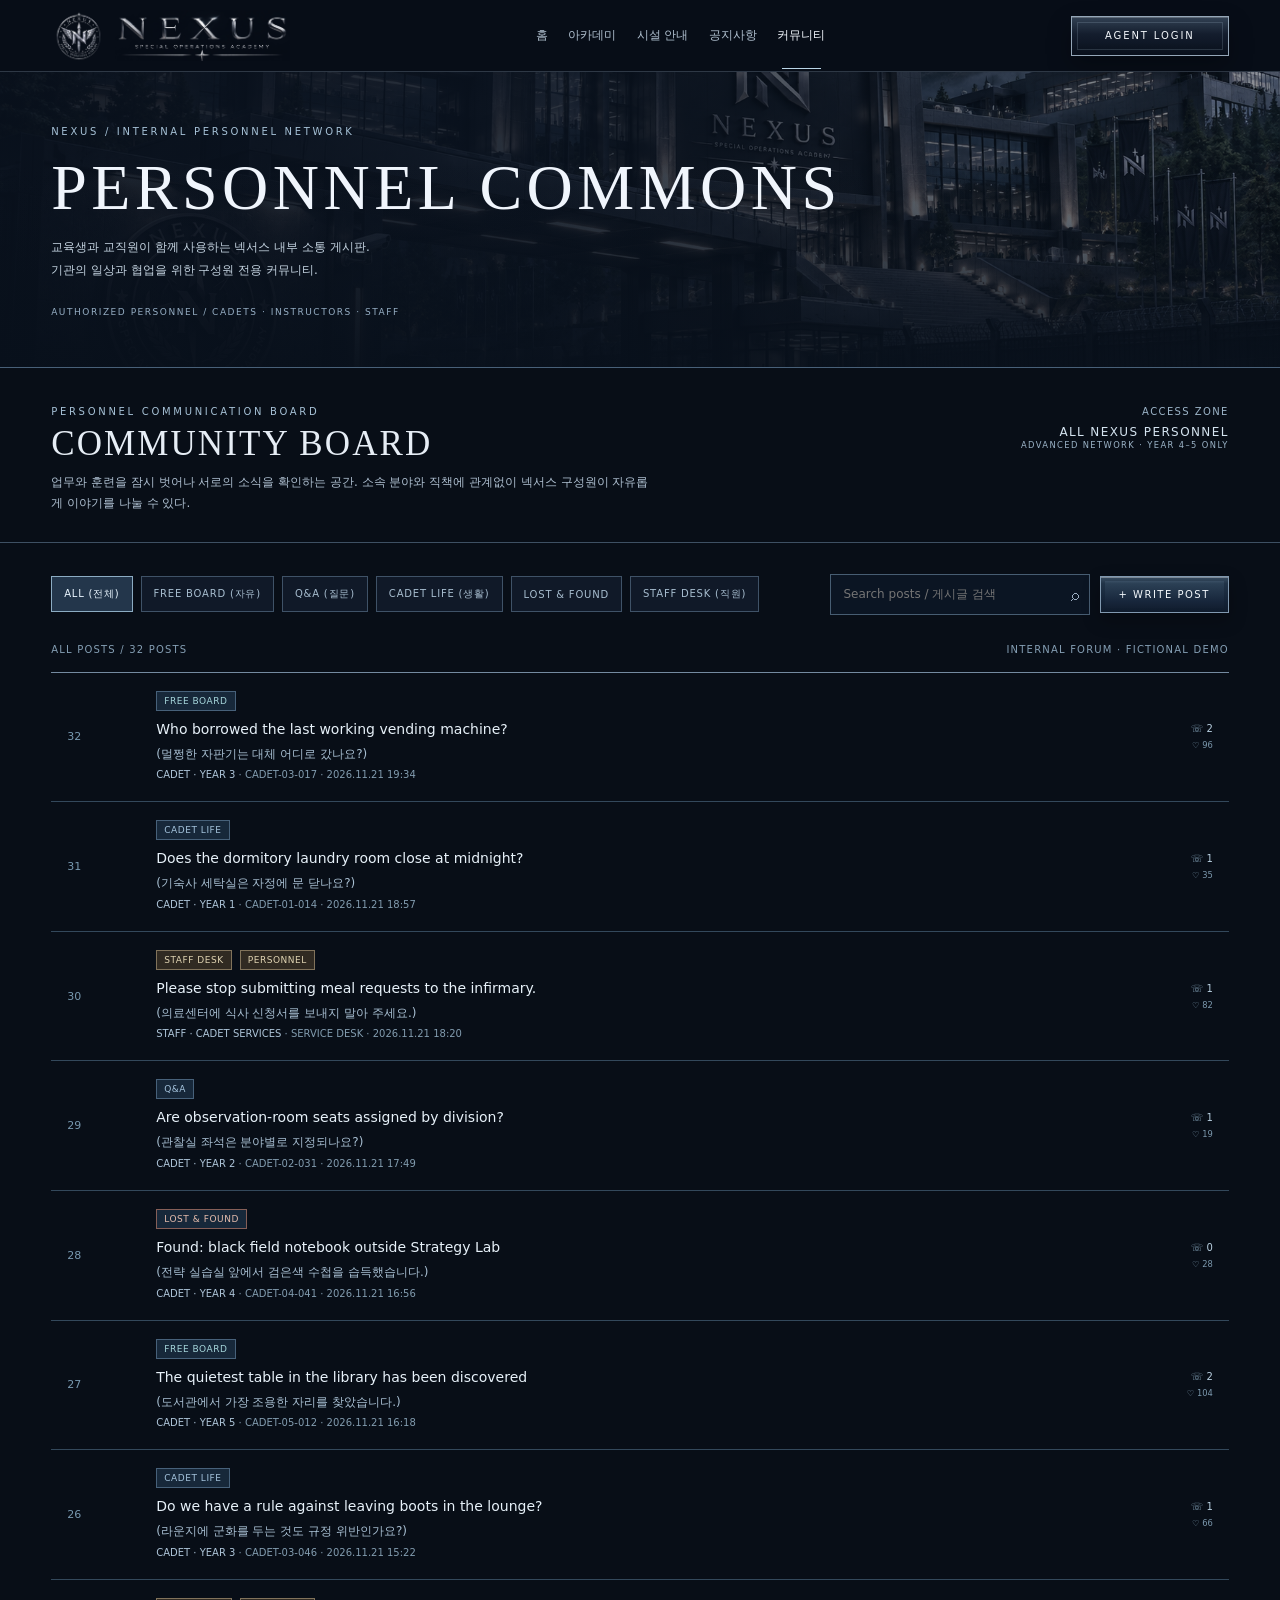
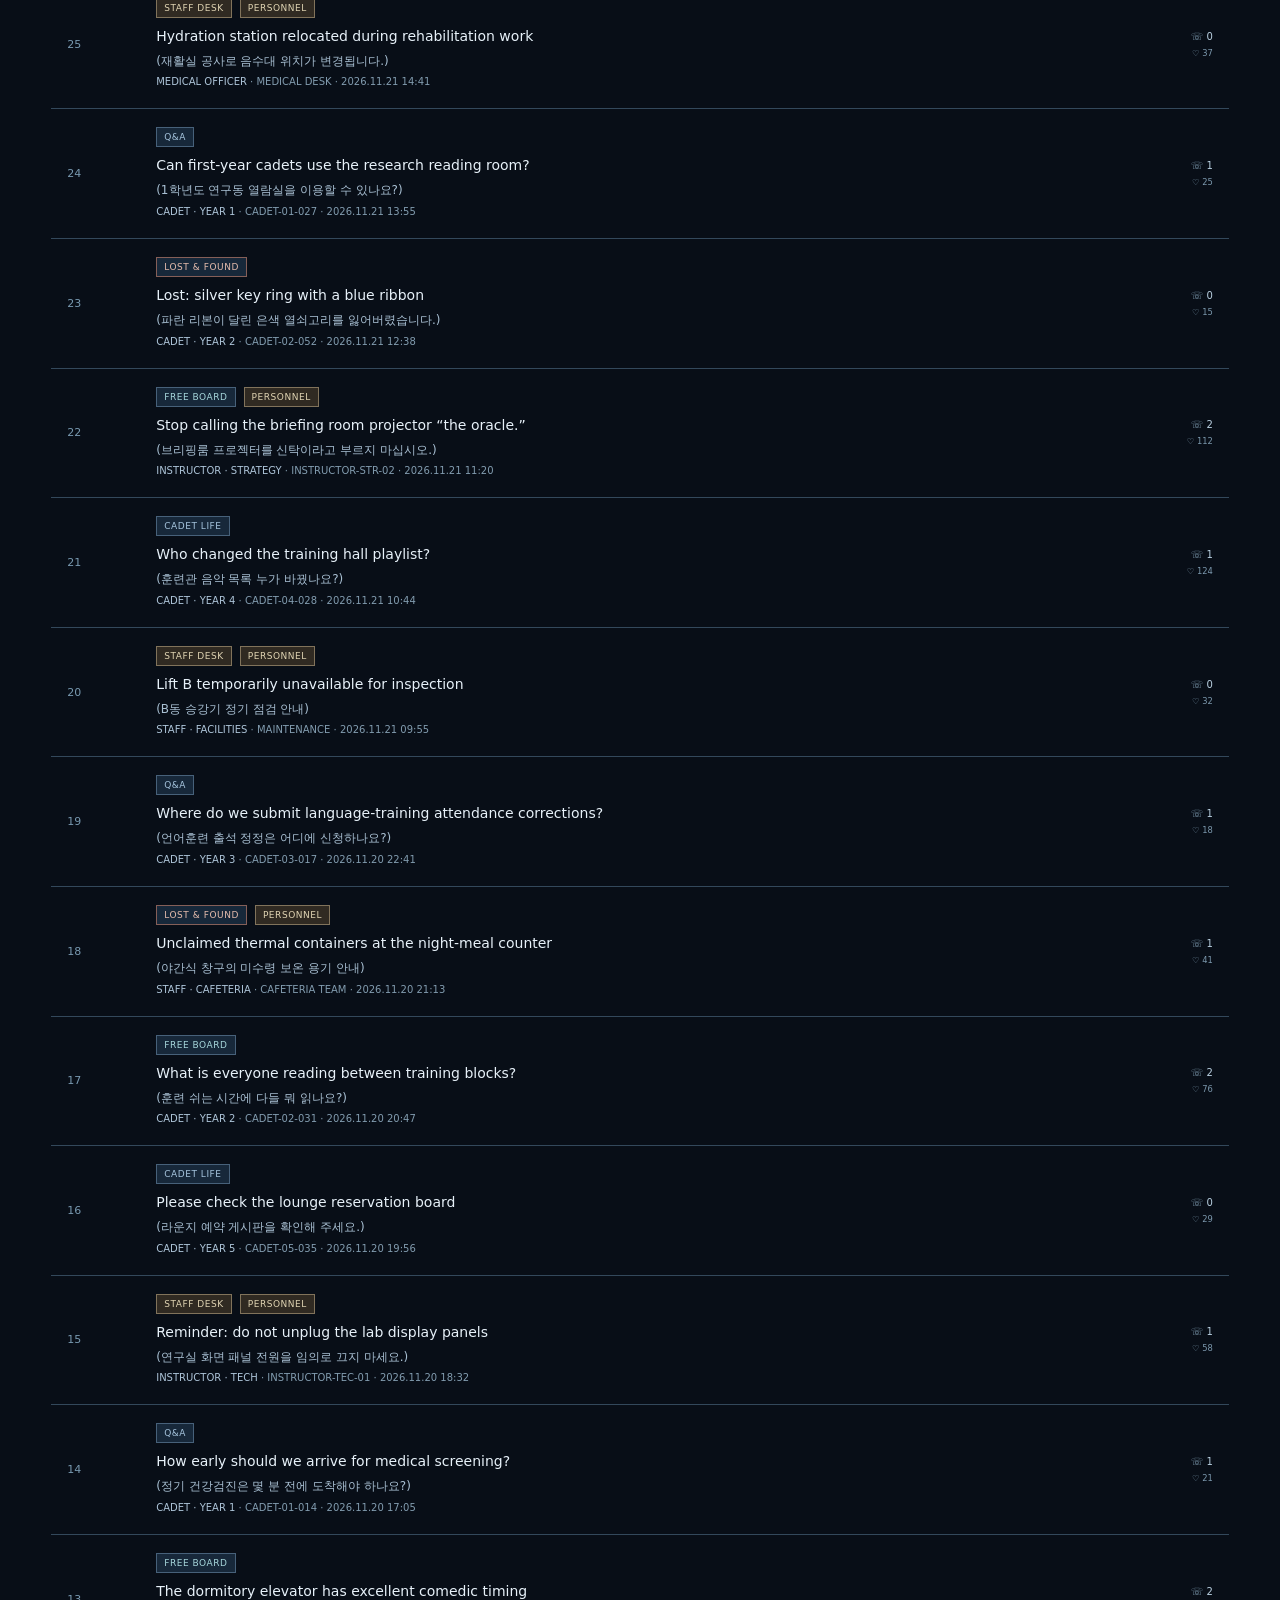
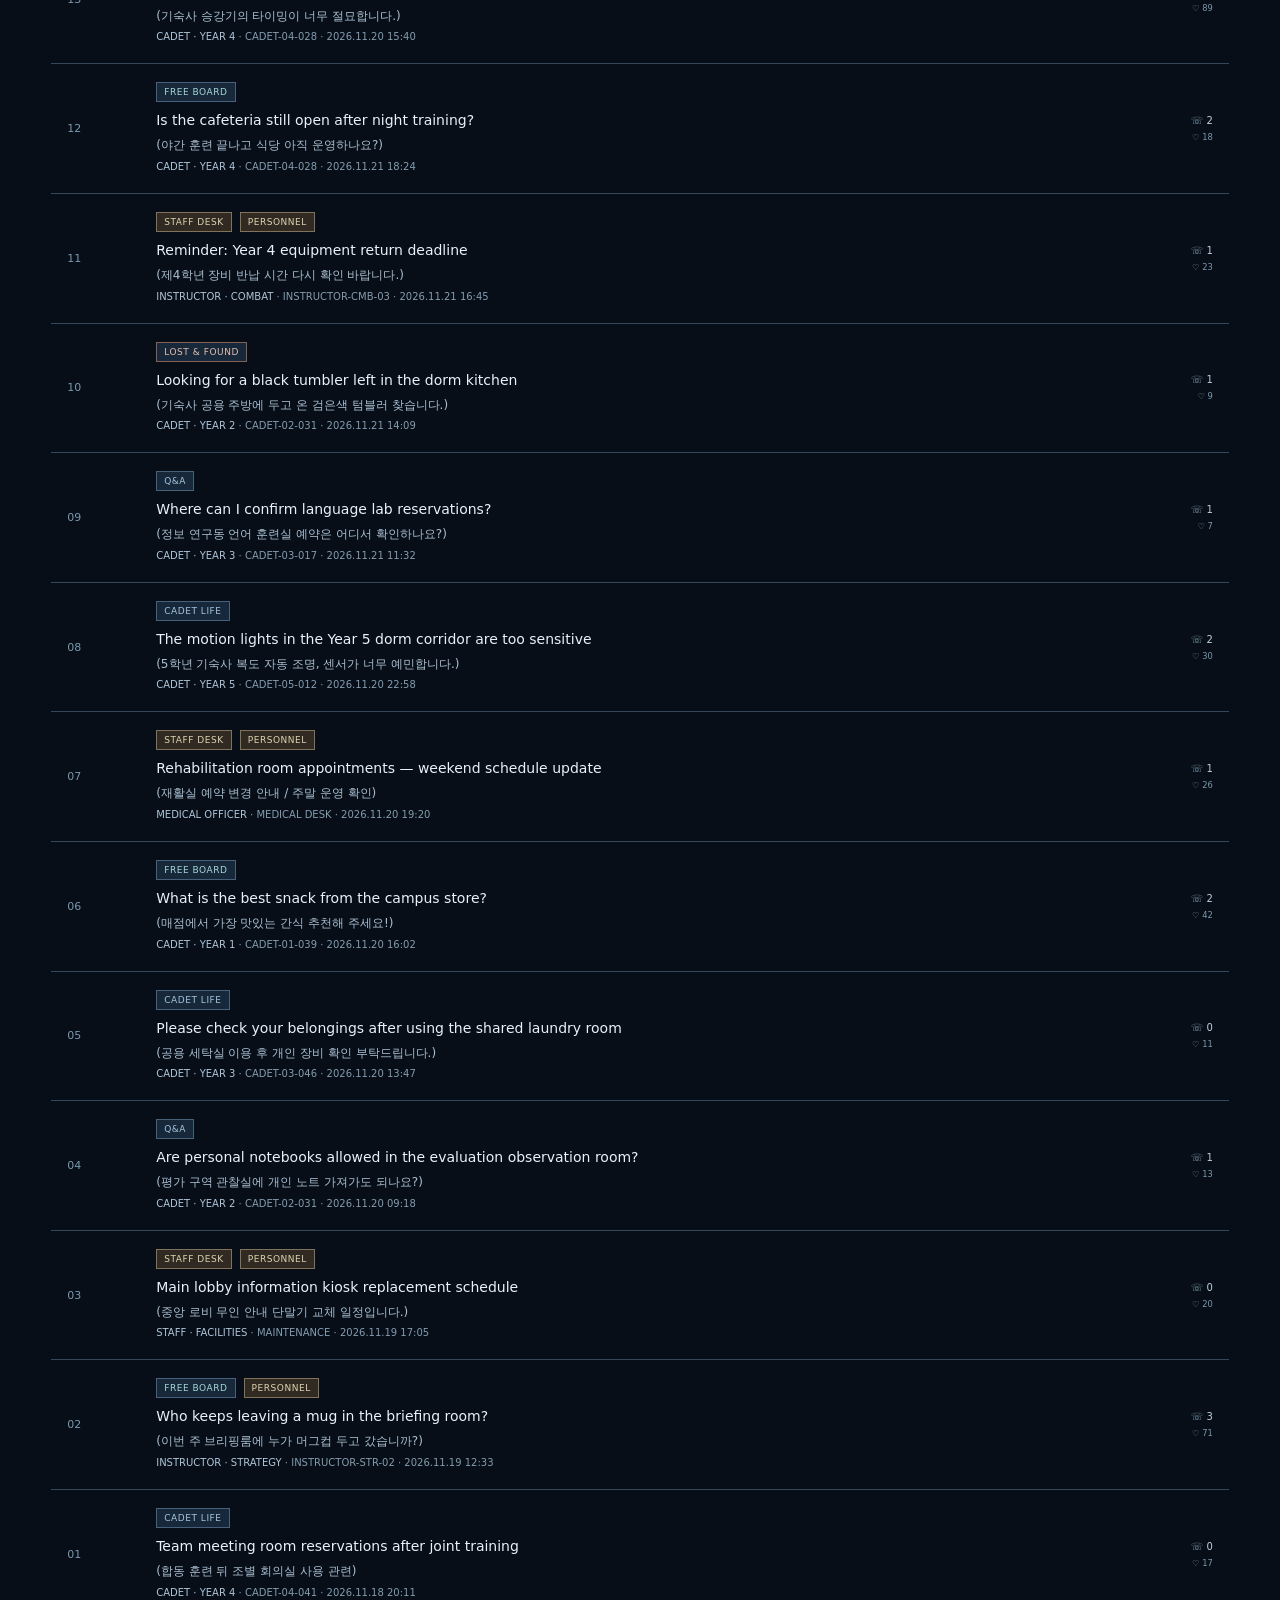
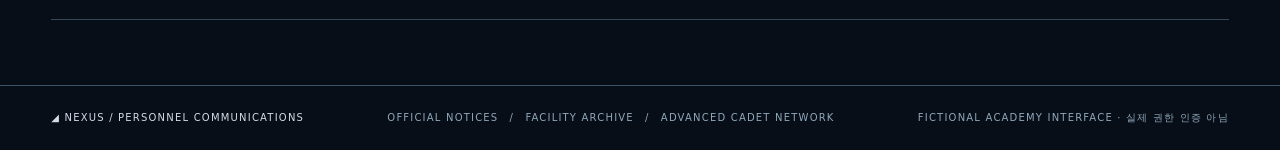
==== commit 113b9c1a: "Update community.html" ====
--- a/community.html
+++ b/community.html
@@ -112,9 +112,9 @@
 <div class="statusline"><span id="resultCount">COMMUNITY / ALL POSTS</span><span>INTERNAL FORUM · FICTIONAL DEMO</span></div><div class="post-list" id="postList" aria-live="polite"></div></section></main>
 <footer class="footer"><strong>◢ NEXUS / PERSONNEL COMMUNICATIONS</strong><span><a href="notices.html">OFFICIAL NOTICES</a>　/　<a href="facilities.html">FACILITY ARCHIVE</a>　/　<a href="internal.html">ADVANCED CADET NETWORK</a></span><span>FICTIONAL ACADEMY INTERFACE · 실제 권한 인증 아님</span></footer>
 <div class="overlay" id="threadOverlay" hidden><article class="dialog" role="dialog" aria-modal="true" aria-labelledby="threadTitle" tabindex="-1"><div class="dialogtop"><small>PERSONNEL COMMONS / THREAD</small><button class="close" id="closeThread" type="button" aria-label="게시글 닫기">✕ CLOSE</button></div><div id="threadContent"></div></article></div>
-<div class="overlay" id="writeOverlay" hidden><article class="dialog" role="dialog" aria-modal="true" aria-labelledby="writeHeading" tabindex="-1"><div class="dialogtop"><small>PERSONNEL COMMONS / NEW POST</small><button class="close" id="closeWrite" type="button" aria-label="글쓰기 닫기">✕ CLOSE</button></div><h2 class="detail-title" id="writeHeading">NEW COMMUNITY POST <span style="font-size:14px;color:#9eb3c8;font-weight:400">(새 글 작성)</span></h2><form id="postForm" novalidate><div class="formfields"><div class="formfield"><label for="postName">CALLSIGN / DISPLAY NAME (호출명)</label><input id="postName" maxlength="24" required placeholder="예: NOVA"></div><div class="formfield"><label for="postRole">PERSONNEL TYPE (소속)</label><select id="postRole"><option value="CADET · YEAR 1">CADET · YEAR 1</option><option value="CADET · YEAR 2">CADET · YEAR 2</option><option value="CADET · YEAR 3">CADET · YEAR 3</option><option value="CADET · YEAR 4">CADET · YEAR 4</option><option value="CADET · YEAR 5">CADET · YEAR 5</option><option value="INSTRUCTOR">INSTRUCTOR</option><option value="EVALUATOR">EVALUATOR</option><option value="MEDICAL OFFICER">MEDICAL OFFICER</option><option value="STAFF">STAFF</option></select></div><div class="formfield"><label for="postCategory">BOARD (게시판)</label><select id="postCategory"><option value="FREE">FREE BOARD (자유게시판)</option><option value="QNA">Q&amp;A (질문·답변)</option><option value="LIFE">CADET LIFE (교육생 생활)</option><option value="LOST">LOST &amp; FOUND (분실물)</option><option value="STAFF">STAFF DESK (직원 게시판)</option></select></div><div class="formfield wide"><label for="postTitle">SUBJECT (제목)</label><input id="postTitle" maxlength="120" required placeholder="제목을 입력해 주세요"></div><div class="formfield wide"><label for="postBody">MESSAGE (본문)</label><textarea id="postBody" maxlength="5000" minlength="2" required placeholder="게시글 내용을 입력해 주세요"></textarea></div></div><div class="formactions"><span class="hint"></span><button class="steel" type="submit">PUBLISH POST ↗</button></div></form></article></div>
+<div class="overlay" id="writeOverlay" hidden><article class="dialog" role="dialog" aria-modal="true" aria-labelledby="writeHeading" tabindex="-1"><div class="dialogtop"><small>PERSONNEL COMMONS / NEW POST</small><button class="close" id="closeWrite" type="button" aria-label="글쓰기 닫기">✕ CLOSE</button></div><h2 class="detail-title" id="writeHeading">NEW COMMUNITY POST <span style="font-size:14px;color:#9eb3c8;font-weight:400">(새 글 작성)</span></h2><form id="postForm" novalidate><div class="formfields"><div class="formfield"><label for="postName">CALLSIGN / DISPLAY NAME (호출명)</label><input id="postName" maxlength="24" required placeholder="예: CADET-03-017"></div><div class="formfield"><label for="postRole">PERSONNEL TYPE (소속)</label><select id="postRole"><option value="CADET · YEAR 1">CADET · YEAR 1</option><option value="CADET · YEAR 2">CADET · YEAR 2</option><option value="CADET · YEAR 3">CADET · YEAR 3</option><option value="CADET · YEAR 4">CADET · YEAR 4</option><option value="CADET · YEAR 5">CADET · YEAR 5</option><option value="INSTRUCTOR">INSTRUCTOR</option><option value="EVALUATOR">EVALUATOR</option><option value="MEDICAL OFFICER">MEDICAL OFFICER</option><option value="STAFF">STAFF</option></select></div><div class="formfield"><label for="postCategory">BOARD (게시판)</label><select id="postCategory"><option value="FREE">FREE BOARD (자유게시판)</option><option value="QNA">Q&amp;A (질문·답변)</option><option value="LIFE">CADET LIFE (교육생 생활)</option><option value="LOST">LOST &amp; FOUND (분실물)</option><option value="STAFF">STAFF DESK (직원 게시판)</option></select></div><div class="formfield wide"><label for="postTitle">SUBJECT (제목)</label><input id="postTitle" maxlength="120" required placeholder="제목을 입력해 주세요"></div><div class="formfield wide"><label for="postBody">MESSAGE (본문)</label><textarea id="postBody" maxlength="5000" minlength="2" required placeholder="게시글 내용을 입력해 주세요"></textarea></div></div><div class="formactions"><span class="hint"></span><button class="steel" type="submit">PUBLISH POST ↗</button></div></form></article></div>
 <script src="image-protection.js" defer></script><script>(()=>{'use strict';
-const SEED=[{"id":"PX-045","category":"FREE","role":"CADET · YEAR 3","name":"NOVA","time":"2026.11.21 19:34","title":"멀쩡한 자판기는 대체 어디로 갔나요?","body":"강의실 C 옆에 있던 자판기 보신 분 계신가요? 오늘 아침 바닥 청소 이후로 사라졌어요.\n\n커피 자판기를 찾겠다고 장비 분실 신고서를 작성할 생각은 없고요. 그냥 커피가 어디로 갔는지 알고 싶습니다.","likes":96,"comments":[["STAFF · FACILITIES","MAINTENANCE","전기 공사로 서쪽 복도로 옮겼습니다. 내일 원래 자리로 돌아갑니다.","Relocated to the west corridor for electrical work. It will return tomorrow."],["CADET · YEAR 4","WOLF","중대한 비상사태가 해결됐네요.","A genuine emergency has been resolved."]],"enTitle":"Who borrowed the last working vending machine?","enBody":"Has anyone seen the vending machine that used to be beside Lecture Hall C? It disappeared after the floor was cleaned this morning.\n\nI am not filing a missing-equipment report for a machine that sells coffee. I just want to know where the coffee went."},{"id":"PX-044","category":"LIFE","role":"CADET · YEAR 1","name":"FINCH","time":"2026.11.21 18:57","title":"기숙사 세탁실은 자정에 문 닫나요?","body":"내일 아침 훈련이 있는데 여벌 훈련복을 아직 세탁기에 넣어뒀다는 걸 방금 깨달았어요.\n\n소등 이후에도 세탁실에 들어갈 수 있나요? 아니면 아침에 할 변명을 준비해야 할까요?","likes":35,"comments":[["CADET · YEAR 2","MICA","세탁실은 열려 있는데 정숙 시간 규정은 그대로 적용돼요.","The room stays open, but the quiet-hours rule still applies."]],"enTitle":"Does the dormitory laundry room close at midnight?","enBody":"I have an early drill tomorrow and just realized my spare training clothes are still in the wash.\n\nIs the laundry room accessible after lights-out, or should I prepare a very convincing explanation for the morning?"},{"id":"PX-043","category":"STAFF","role":"STAFF · CADET SERVICES","name":"SERVICE DESK","time":"2026.11.21 18:20","title":"의료센터에 식사 신청서를 보내지 말아 주세요.","body":"이번 주 의료센터에서 야간 식사 신청서 여섯 건이 교육생 지원실로 전달됐습니다.\n\n식사 관련 신청은 식당 안내 데스크에서 처리합니다. 설명이 아무리 설득력 있어도 의료진은 디저트 추가 배식을 승인할 수 없습니다.","likes":82,"comments":[["MEDICAL OFFICER","MEDICAL DESK","이 안내에 진심으로 감사드립니다.","We appreciate this clarification more than you know."]],"enTitle":"Please stop submitting meal requests to the infirmary.","enBody":"The Medical Center has forwarded six requests for late meals to Cadet Services this week.\n\nMeal arrangements are handled by the cafeteria desk. Medical personnel cannot authorize an extra serving of dessert, regardless of how convincing the attached explanation may be."},{"id":"PX-042","category":"QNA","role":"CADET · YEAR 2","name":"MICA","time":"2026.11.21 17:49","title":"관찰실 좌석은 분야별로 지정되나요?","body":"금요일 관찰실 출입 승인을 받았는데 일정표에는 구역만 적혀 있고 좌석 번호는 없네요.\n\n먼저 입구 안내 데스크에 보고해야 하나요, 아니면 조원들이 함께 입장해도 되나요?","likes":19,"comments":[["EVALUATOR","EVAL OFFICE","먼저 안내 데스크에 보고해 주세요. 좌석은 입실 확인 시 배정됩니다.","Report to the desk first. Seat assignments are issued at check-in."]],"enTitle":"Are observation-room seats assigned by division?","enBody":"Our group received observation-room access for Friday. The schedule lists a sector but no seat numbers.\n\nShould we report to the entrance desk first, or can everyone enter together?"},{"id":"PX-041","category":"LOST","role":"CADET · YEAR 4","name":"ATLAS","time":"2026.11.21 16:56","title":"전략 실습실 앞에서 검은색 수첩을 습득했습니다.","body":"전략 실습실 2 앞 벤치에 작은 검은색 현장 수첩이 남아 있었습니다. 표지에는 이름이 없습니다.\n\n담당 감독관에게 전달해 두었으니, 본인 것이라면 내용 확인 후 찾아가 주세요.","likes":28,"comments":[],"enTitle":"Found: black field notebook outside Strategy Lab","enBody":"A small black field notebook was left on the bench near Strategy Lab 2. There is no name written on the cover.\n\nI handed it to the lab supervisor. Please identify its contents to claim it."},{"id":"PX-040","category":"FREE","role":"CADET · YEAR 5","name":"GHOST","time":"2026.11.21 16:18","title":"도서관에서 가장 조용한 자리를 찾았습니다.","body":"3층 동쪽 창가, 참고자료 서가 뒤편 테이블입니다.\n\n누가 물으면 저는 거기에 없었다고 해주세요. 그리고 의자가 보기만큼 편하지는 않아요.","likes":104,"comments":[["CADET · YEAR 3","NOVA","방금 캠퍼스 전체에 알려주셨는데요.","You just told the entire campus."],["CADET · YEAR 5","GHOST","그게 실수였네요.","That was the mistake."]],"enTitle":"The quietest table in the library has been discovered","enBody":"Third floor. East window. The table behind the reference shelves.\n\nIf anyone asks, I was never here. Also, the chair is not as comfortable as it looks."},{"id":"PX-039","category":"LIFE","role":"CADET · YEAR 3","name":"EMBER","time":"2026.11.21 15:22","title":"라운지에 군화를 두는 것도 규정 위반인가요?","body":"공용 라운지에 누군가 군화 세 켤레를 회의하듯 나란히 세워 놓았습니다.\n\n장난인지, 설치 미술인지, 특이한 장비 점검인지 알고 싶습니다.","likes":66,"comments":[["INSTRUCTOR · COMBAT","HAWK","야간 점검 전까지 군화를 치워 주세요.","Remove the boots before the evening inspection."]],"enTitle":"Do we have a rule against leaving boots in the lounge?","enBody":"Someone left three pairs of boots in the common lounge and arranged them like a meeting.\n\nI would like to know if this is a prank, an art installation, or a very unusual equipment inspection."},{"id":"PX-038","category":"STAFF","role":"MEDICAL OFFICER","name":"MEDICAL DESK","time":"2026.11.21 14:41","title":"재활실 공사로 음수대 위치가 변경됩니다.","body":"재활실 B 외부의 음수대가 임시로 중앙 접수대 옆으로 이동합니다.\n\n복도가 혼잡하지 않도록 협조해 주세요. 음수대는 정상 이용 가능하며, 예정된 치료 일정은 변경되지 않습니다.","likes":37,"comments":[],"enTitle":"Hydration station relocated during rehabilitation work","enBody":"The hydration station outside Rehabilitation Room B will temporarily move next to the main reception desk.\n\nPlease keep the corridor clear. Water is available as usual, and no scheduled treatment appointments are affected."},{"id":"PX-037","category":"QNA","role":"CADET · YEAR 1","name":"PIPER","time":"2026.11.21 13:55","title":"1학년도 연구동 열람실을 이용할 수 있나요?","body":"캠퍼스 안내도에는 연구동 열람실이 나오는데 1학년 이용 시간을 못 찾겠어요.\n\n제한 문서 보관실 말고 언어 참고자료 서가만 이용하려고 합니다.","likes":25,"comments":[["STAFF · RESEARCH","RESEARCH OFFICE","일반 참고자료 서가는 감독 자율학습 시간에 이용할 수 있습니다.","General reference shelves are accessible during supervised study hours."]],"enTitle":"Can first-year cadets use the research reading room?","enBody":"The reading room appears on our campus directory, but I cannot find the hours for first-year access.\n\nI only need the language-reference shelves, not the restricted archives."},{"id":"PX-036","category":"LOST","role":"CADET · YEAR 2","name":"LARK","time":"2026.11.21 12:38","title":"파란 리본이 달린 은색 열쇠고리를 잃어버렸습니다.","body":"식당과 동쪽 기숙사 사이에서 파란 리본이 달린 은색 열쇠고리를 잃어버렸습니다.\n\n출입 열쇠가 들어 있는 물건은 아닙니다. 발견하시면 기숙사 안내 데스크에 맡겨 주시면 감사하겠습니다.","likes":15,"comments":[],"enTitle":"Lost: silver key ring with a blue ribbon","enBody":"I lost a silver key ring with a small blue ribbon between the cafeteria and Dormitory East.\n\nIt does not contain any access keys. I would appreciate it if anyone who finds it could leave it at the dormitory desk."},{"id":"PX-035","category":"FREE","role":"INSTRUCTOR · STRATEGY","name":"RAVEN","time":"2026.11.21 11:20","title":"브리핑룸 프로젝터를 신탁이라고 부르지 마십시오.","body":"브리핑룸 프로젝터는 정기 점검 중입니다. 간헐적인 화면 깜빡임이 미래 평가 점수를 예언하는 것은 아닙니다.\n\n실제 장비 고장은 정해진 절차에 따라 신고해 주시기 바랍니다.","likes":112,"comments":[["CADET · YEAR 4","WOLF","알겠습니다. 그럼 프린터에게 물어보겠습니다.","Understood. We will consult the printer instead."],["INSTRUCTOR · STRATEGY","RAVEN","그러지 마십시오.","Do not."]],"enTitle":"Stop calling the briefing room projector “the oracle.”","enBody":"The briefing room projector is undergoing scheduled maintenance. Its occasional flickering does not constitute a prediction of future evaluation scores.\n\nPlease report actual equipment faults through the correct channel."},{"id":"PX-034","category":"LIFE","role":"CADET · YEAR 4","name":"WOLF","time":"2026.11.21 10:44","title":"훈련관 음악 목록 누가 바꿨나요?","body":"오늘 아침 체력 순환 훈련 중에 피아노 발라드가 나올 줄은 몰랐습니다.\n\n음악 목록 담당자는 훈장을 받거나 아주 자세한 해명을 해야 할 것 같습니다.","likes":124,"comments":[["CADET · YEAR 3","EMBER","그래도 타이밍은 완벽했어요.","The timing was excellent, though."]],"enTitle":"Who changed the training hall playlist?","enBody":"I did not expect a piano ballad during a conditioning circuit this morning.\n\nWhoever was in charge of the playlist deserves either a medal or a very detailed explanation."},{"id":"PX-033","category":"STAFF","role":"STAFF · FACILITIES","name":"MAINTENANCE","time":"2026.11.21 09:55","title":"B동 승강기 정기 점검 안내","body":"본관 B 승강기는 기계 점검이 완료될 때까지 운행이 중단됩니다.\n\nA 승강기 또는 지정 계단을 이용해 주세요. 의료 장비를 운반하는 직원은 시설 관리실로 연락해 주시기 바랍니다.","likes":32,"comments":[],"enTitle":"Lift B temporarily unavailable for inspection","enBody":"Lift B in the Main Building will remain out of service until the mechanical inspection is complete.\n\nPlease use Lift A or the marked stairwell. Personnel transporting medical equipment should contact Facilities for assistance."},{"id":"PX-032","category":"QNA","role":"CADET · YEAR 3","name":"NOVA","time":"2026.11.20 22:41","title":"언어훈련 출석 정정은 어디에 신청하나요?","body":"지난 언어훈련 출석부에 서명했는데 결석으로 표시됐어요.\n\n교관에게 직접 연락하면 되나요, 아니면 정해진 정정 신청서가 있나요?","likes":18,"comments":[["STAFF · ACADEMIC AFFAIRS","ACADEMIC OFFICE","다음 근무일 18시 전까지 출석 정정 신청서를 제출해 주세요.","Submit the correction form before 18:00 on the following business day."]],"enTitle":"Where do we submit language-training attendance corrections?","enBody":"The last language-training session shows me as absent even though I signed the attendance sheet.\n\nShould I contact the instructor directly, or is there a standard correction request form?"},{"id":"PX-031","category":"LOST","role":"STAFF · CAFETERIA","name":"CAFETERIA TEAM","time":"2026.11.20 21:13","title":"야간식 창구의 미수령 보온 용기 안내","body":"야간식 창구에 이름이 없는 보온 용기 네 개가 남아 있습니다.\n\n내일 저녁까지 찾아가 주세요. 남은 용기는 식당 분실물 보관 선반으로 이동합니다.","likes":41,"comments":[["CADET · YEAR 1","FINCH","그중 하나가 제 것일 수도 있어요. 죄송합니다!","One of those might be mine. Sorry!"]],"enTitle":"Unclaimed thermal containers at the night-meal counter","enBody":"Four unmarked thermal containers were left at the night-meal counter.\n\nPlease collect them by tomorrow evening. Remaining containers will be moved to the cafeteria lost-property shelf."},{"id":"PX-030","category":"FREE","role":"CADET · YEAR 2","name":"MICA","time":"2026.11.20 20:47","title":"훈련 쉬는 시간에 다들 뭐 읽나요?","body":"다음 주 평가 준비 수업 사이에 짧은 휴식 시간이 생깁니다.\n\n규정집 말고 10분씩 나눠 읽을 만한 책을 찾고 있어요.","likes":76,"comments":[["CADET · YEAR 5","GHOST","장이 아주 짧은 책이요.","A book with very short chapters."],["CADET · YEAR 2","MICA","정말 도움이 되는 답변이네요. 감사합니다.","Extremely helpful. Thank you."]],"enTitle":"What is everyone reading between training blocks?","enBody":"We have a short break between assessment preparation sessions next week.\n\nI am looking for something I can finish in ten-minute intervals that is not another procedure manual."},{"id":"PX-029","category":"LIFE","role":"CADET · YEAR 5","name":"ATLAS","time":"2026.11.20 19:56","title":"라운지 예약 게시판을 확인해 주세요.","body":"오늘 저녁 같은 라운지 테이블을 여러 조가 예약해 둔 상태입니다. 공용 일정표는 오늘 오후 수정됐습니다.\n\n장비를 옮기기 전에 배정된 이용 시간을 다시 확인해 주세요.","likes":29,"comments":[],"enTitle":"Please check the lounge reservation board","enBody":"Several groups have reserved the same lounge table for tonight. The shared schedule was updated this afternoon.\n\nPlease confirm your assigned time slot before moving equipment into the room."},{"id":"PX-028","category":"STAFF","role":"INSTRUCTOR · TECH","name":"VECTOR","time":"2026.11.20 18:32","title":"연구실 화면 패널 전원을 임의로 끄지 마세요.","body":"기술 연구실의 화면 패널은 야간에 정기 진단 프로그램을 실행합니다.\n\n개인 기기 충전을 위해 전원 케이블을 뽑지 말아 주세요. 연구실 밖 충전대를 이용해 주시기 바랍니다.","likes":58,"comments":[["CADET · YEAR 3","NOVA","그래서 화면이 자꾸 다시 켜졌던 거군요.","So that is why the screen kept turning itself back on."]],"enTitle":"Reminder: do not unplug the lab display panels","enBody":"The Technology Lab display panels run scheduled diagnostics overnight.\n\nPlease do not disconnect power cables to charge personal devices. Use the charging stations outside the lab instead."},{"id":"PX-027","category":"QNA","role":"CADET · YEAR 1","name":"FINCH","time":"2026.11.20 17:05","title":"정기 건강검진은 몇 분 전에 도착해야 하나요?","body":"저희 1학년 조가 다음 주 정기 건강검진을 받습니다.\n\n안내문에는 시작 시각만 있고 접수 시간을 따로 적어 두지 않았네요.","likes":21,"comments":[["MEDICAL OFFICER","MEDICAL DESK","예약 시각 10분 전까지 도착해 주시기 바랍니다.","Please arrive ten minutes before your scheduled appointment."]],"enTitle":"How early should we arrive for medical screening?","enBody":"Our first-year group has a scheduled medical screening next week.\n\nThe appointment notice lists a start time but does not say when we should check in."},{"id":"PX-026","category":"FREE","role":"CADET · YEAR 4","name":"WOLF","time":"2026.11.20 15:40","title":"기숙사 승강기의 타이밍이 너무 절묘합니다.","body":"장비 가방을 가득 들고 탈 때마다 승강기가 모든 층에 멈춥니다.\n\n우연이라는 건 알지만, 아무래도 저한테 개인적인 감정이 있는 것 같습니다.","likes":89,"comments":[["CADET · YEAR 5","GHOST","계단을 이용해 보세요.","Try taking the stairs."],["CADET · YEAR 4","WOLF","그런 조언을 기대한 건 아니었는데요.","That is not the advice I was hoping for."]],"enTitle":"The dormitory elevator has excellent comedic timing","enBody":"Every time I carry a full equipment bag, the elevator decides to stop on every single floor.\n\nI know it is probably coincidence. I still think it has a personal grudge."},{"id":"PX-025","category":"FREE","role":"CADET · YEAR 4","name":"WOLF","time":"2026.11.21 18:24","title":"야간 훈련 끝나고 식당 아직 운영하나요?","body":"22시 전에 복귀할 예정인데 야간식 창구가 아직 운영 중인지 궁금합니다. 어제는 일정이 늦어져서 저녁을 놓쳤어요.\n\n혹시 오늘 먼저 다녀오신 분 있으면 메뉴도 알려주세요. 수프만 남아 있어도 좋습니다.","likes":18,"comments":[["CADET · YEAR 3","NOVA","21:15부터 운영하던데요. 오늘은 치킨 샌드위치도 있었어요.","It opened at 21:15 when I checked. They had chicken sandwiches tonight, too."],["STAFF · CADET SERVICES","SERVICE DESK","야간식 운영 안내는 공지사항 NX-2026-021을 참고해 주세요.","Please refer to notice NX-2026-021 for the late-meal service schedule."]],"enTitle":"Is the cafeteria still open after night training?","enBody":"I should be back before 22:00. Does anyone know whether the late-meal counter is still open? My schedule ran over yesterday, and I missed dinner.\n\nIf someone has already been tonight, please let me know what is on the menu. Honestly, even soup would be fine."},{"id":"PX-024","category":"STAFF","role":"INSTRUCTOR · COMBAT","name":"HAWK","time":"2026.11.21 16:45","title":"제4학년 장비 반납 시간 다시 확인 바랍니다.","body":"내일 합동 훈련에 사용되는 보호 장비는 오늘 20:00까지 지정된 보관실로 반납해 주시기 바랍니다.\n\n소속 팀별 수량을 확인한 뒤 반납하고, 고장이나 파손이 있는 경우 반드시 현장에서 담당자에게 말씀해 주세요.\n\n훈련장에 장비를 두고 퇴실하는 일이 없도록 부탁드립니다.","likes":23,"comments":[["CADET · YEAR 4","ATLAS","확인했습니다. 팀원들에게 전달하겠습니다.","Understood. I will notify the team."]],"enTitle":"Reminder: Year 4 equipment return deadline","enBody":"All protective equipment designated for tomorrow’s joint exercise must be returned to the assigned storage room by 20:00 today.\n\nVerify the quantity assigned to your team before turning it in. Report any damage or malfunction directly to the staff member on duty.\n\nDo not leave equipment behind in the training hall."},{"id":"PX-023","category":"LOST","role":"CADET · YEAR 2","name":"MICA","time":"2026.11.21 14:09","title":"기숙사 공용 주방에 두고 온 검은색 텀블러 찾습니다.","body":"어제 저녁 2층 공용 주방 오른쪽 조리대에 검은색 텀블러를 두고 나왔습니다.\n\n뚜껑에 작은 은색 스티커가 붙어 있어요. 습득하신 분은 댓글 부탁드립니다. 보관 중이라면 제가 찾아가겠습니다.","likes":9,"comments":[["CADET · YEAR 1","SORA","라운지 분실물 선반에서 비슷한 거 본 것 같아요. 확인해 보세요!","I think I saw something similar on the lost-and-found shelf in the lounge. You should check there!"]],"enTitle":"Looking for a black tumbler left in the dorm kitchen","enBody":"I left a black tumbler on the right-hand counter of the second-floor shared kitchen yesterday evening.\n\nThere is a small silver sticker on its lid. Please leave a comment if you found it. I can come pick it up wherever it is being kept."},{"id":"PX-022","category":"QNA","role":"CADET · YEAR 3","name":"NOVA","time":"2026.11.21 11:32","title":"정보 연구동 언어 훈련실 예약은 어디서 확인하나요?","body":"언어 훈련실 이용 시간이 기존 시간표와 다르게 표시되어 질문드립니다.\n\n예약이 완료되면 담당 교관에게 별도로 확인받아야 하는지도 궁금합니다.","likes":7,"comments":[["STAFF · ACADEMIC OFFICE","ADMIN DESK","소속 분야 담당 교관실의 당일 예약 현황을 우선 확인해 주세요.","Please check the same-day reservation list at your division instructor’s office first."]],"enTitle":"Where can I confirm language lab reservations?","enBody":"The posted hours for the language training room in the Research Building do not match the timetable I was given.\n\nAlso, do I need to confirm my reservation separately with the instructor in charge?"},{"id":"PX-021","category":"LIFE","role":"CADET · YEAR 5","name":"GHOST","time":"2026.11.20 22:58","title":"5학년 기숙사 복도 자동 조명, 센서가 너무 예민합니다.","body":"밤마다 복도를 지나가는 사람도 없는데 조명이 켜졌다 꺼졌다 합니다.\n\n시설 담당자에게 접수는 했고, 같은 층에 계신 분들도 비슷한 현상이 있는지 궁금합니다. 점검 전까지는 불필요하게 재설정하지 말아 주세요.","likes":30,"comments":[["STAFF · FACILITIES","MAINTENANCE","요청 접수되었습니다. 내일 오전 점검 예정입니다.","Your request has been received. Inspection is scheduled for tomorrow morning."],["CADET · YEAR 5","ONYX","제 방 앞도 그래요. 감사합니다.","Same thing outside my room. Thanks for reporting it."]],"enTitle":"The motion lights in the Year 5 dorm corridor are too sensitive","enBody":"The corridor lights keep switching on and off at night even when nobody is walking past.\n\nI have already filed a maintenance request. Is anyone else on the same floor having this issue? Please avoid resetting the sensors until they have been inspected."},{"id":"PX-020","category":"STAFF","role":"MEDICAL OFFICER","name":"MEDICAL DESK","time":"2026.11.20 19:20","title":"재활실 예약 변경 안내 / 주말 운영 확인","body":"이번 주말 재활실은 장비 점검으로 일부 시간대 이용이 제한됩니다.\n\n이미 예약하신 분들께는 개별 안내가 전달될 예정입니다. 상담 및 긴급 진료는 정상 운영되며, 무리한 개별 운동은 삼가 주시기 바랍니다.","likes":26,"comments":[["CADET · YEAR 4","WOLF","확인했습니다.","Understood."]],"enTitle":"Rehabilitation room appointments — weekend schedule update","enBody":"Some rehabilitation room appointments will be unavailable this weekend due to equipment inspections.\n\nAnyone with an existing reservation will receive an individual notice. Counseling and emergency treatment will continue as usual. Please refrain from unsupervised high-intensity exercise."},{"id":"PX-019","category":"FREE","role":"CADET · YEAR 1","name":"SORA","time":"2026.11.20 16:02","title":"매점에서 가장 맛있는 간식 추천해 주세요!","body":"입학하고 아직 매점 메뉴를 제대로 못 먹어봤습니다.\n\n훈련 끝나고 먹기 좋은 간식이 뭐가 있나요? 매운 건 잘 못 먹습니다.","likes":42,"comments":[["CADET · YEAR 2","MICA","초콜릿 쿠키요. 품절되기 전에 사세요.","Chocolate cookies. Get them before they sell out."],["CADET · YEAR 3","NOVA","단백질바보다 따뜻한 수프가 최고입니다.","Warm soup beats protein bars any day."]],"enTitle":"What is the best snack from the campus store?","enBody":"I have not tried much from the campus store since joining the Academy.\n\nAny recommendations for something good after training? I cannot really handle spicy food."},{"id":"PX-018","category":"LIFE","role":"CADET · YEAR 3","name":"EMBER","time":"2026.11.20 13:47","title":"공용 세탁실 이용 후 개인 장비 확인 부탁드립니다.","body":"세탁실 건조기에서 검은색 장갑 한 짝이 같이 나왔습니다.\n\n사용한 분이 계시면 오늘까지 생활관 관리실에 맡겨둘게요. 표식은 없습니다.","likes":11,"comments":[],"enTitle":"Please check your belongings after using the shared laundry room","enBody":"I found one black glove mixed in with my laundry from the dryer.\n\nIf it is yours, I will leave it at the dormitory management office until the end of today. There are no markings on it."},{"id":"PX-017","category":"QNA","role":"CADET · YEAR 2","name":"MICA","time":"2026.11.20 09:18","title":"평가 구역 관찰실에 개인 노트 가져가도 되나요?","body":"다음 주 모의 평가 관찰 일정이 잡혔는데, 개인 필기 노트 지참 규정이 궁금합니다.\n\n전자기기 사용이 제한되는 건 알고 있지만 종이 노트도 사전 승인이 필요한지 확인하고 싶습니다.","likes":13,"comments":[["EVALUATOR","EVAL OFFICE","지정된 필기 도구만 허용됩니다. 해당 회차 평가 지침을 확인해 주세요.","Only designated writing materials are permitted. Please check the instructions for your evaluation session."]],"enTitle":"Are personal notebooks allowed in the evaluation observation room?","enBody":"I have been assigned to observe a mock evaluation next week and would like to confirm the policy on personal paper notebooks.\n\nI know electronic devices are restricted, but do I also need advance approval to bring a paper notebook?"},{"id":"PX-016","category":"STAFF","role":"STAFF · FACILITIES","name":"MAINTENANCE","time":"2026.11.19 17:05","title":"중앙 로비 무인 안내 단말기 교체 일정입니다.","body":"본관 1층 로비의 오른쪽 안내 단말기가 교체 예정입니다.\n\n작업 중에는 왼쪽 단말기를 이용해 주시고, 통제 구역 출입 기록에는 영향이 없습니다. 이용에 불편을 드려 죄송합니다.","likes":20,"comments":[],"enTitle":"Main lobby information kiosk replacement schedule","enBody":"The information kiosk on the right side of the Main Building’s first-floor lobby is scheduled for replacement.\n\nPlease use the kiosk on the left while work is in progress. Access logs for restricted areas will not be affected. We apologize for the inconvenience."},{"id":"PX-015","category":"FREE","role":"INSTRUCTOR · STRATEGY","name":"RAVEN","time":"2026.11.19 12:33","title":"이번 주 브리핑룸에 누가 머그컵 두고 갔습니까?","body":"브리핑룸 B 테이블에 이름 없는 은색 머그컵이 남아 있습니다.\n\n세 번이나 치웠는데 매번 다시 나타납니다. 주인을 찾으면 교관실로 가져가겠습니다.","likes":71,"comments":[["CADET · YEAR 4","ATLAS","저는 아닙니다.","It is not mine."],["CADET · YEAR 4","WOLF","누군지 궁금하네요.","Now I am curious whose it is."],["INSTRUCTOR · STRATEGY","RAVEN","장난이 아닙니다.","This is not a joke."]],"enTitle":"Who keeps leaving a mug in the briefing room?","enBody":"An unmarked silver mug has been left on Table B in the briefing room.\n\nI have removed it three times, and it keeps coming back. If the owner comes forward, I will bring it to the instructors’ office."},{"id":"PX-014","category":"LIFE","role":"CADET · YEAR 4","name":"ATLAS","time":"2026.11.18 20:11","title":"합동 훈련 뒤 조별 회의실 사용 관련","body":"내일 오후부터 4학년 합동 훈련 조별 회의가 예정되어 있습니다.\n\n다른 팀과 시간대가 겹치지 않도록 회의실 예약 상태를 다시 확인해 주세요. 공용 장비는 사용 후 원위치 부탁드립니다.","likes":17,"comments":[],"enTitle":"Team meeting room reservations after joint training","enBody":"Year 4 joint-training teams are scheduled to hold group meetings starting tomorrow afternoon.\n\nPlease double-check your room reservations to avoid overlapping with other teams. Return all shared equipment to its proper place after use."}];
+const SEED=[{"id":"PX-045","category":"FREE","role":"CADET · YEAR 3","name":"CADET-03-017","time":"2026.11.21 19:34","title":"멀쩡한 자판기는 대체 어디로 갔나요?","body":"강의실 C 옆에 있던 자판기 보신 분 계신가요? 오늘 아침 바닥 청소 이후로 사라졌어요.\n\n커피 자판기를 찾겠다고 장비 분실 신고서를 작성할 생각은 없고요. 그냥 커피가 어디로 갔는지 알고 싶습니다.","likes":96,"comments":[["STAFF · FACILITIES","MAINTENANCE","전기 공사로 서쪽 복도로 옮겼습니다. 내일 원래 자리로 돌아갑니다.","Relocated to the west corridor for electrical work. It will return tomorrow."],["CADET · YEAR 4","CADET-04-028","중대한 비상사태가 해결됐네요.","A genuine emergency has been resolved."]],"enTitle":"Who borrowed the last working vending machine?","enBody":"Has anyone seen the vending machine that used to be beside Lecture Hall C? It disappeared after the floor was cleaned this morning.\n\nI am not filing a missing-equipment report for a machine that sells coffee. I just want to know where the coffee went."},{"id":"PX-044","category":"LIFE","role":"CADET · YEAR 1","name":"CADET-01-014","time":"2026.11.21 18:57","title":"기숙사 세탁실은 자정에 문 닫나요?","body":"내일 아침 훈련이 있는데 여벌 훈련복을 아직 세탁기에 넣어뒀다는 걸 방금 깨달았어요.\n\n소등 이후에도 세탁실에 들어갈 수 있나요? 아니면 아침에 할 변명을 준비해야 할까요?","likes":35,"comments":[["CADET · YEAR 2","CADET-02-031","세탁실은 열려 있는데 정숙 시간 규정은 그대로 적용돼요.","The room stays open, but the quiet-hours rule still applies."]],"enTitle":"Does the dormitory laundry room close at midnight?","enBody":"I have an early drill tomorrow and just realized my spare training clothes are still in the wash.\n\nIs the laundry room accessible after lights-out, or should I prepare a very convincing explanation for the morning?"},{"id":"PX-043","category":"STAFF","role":"STAFF · CADET SERVICES","name":"SERVICE DESK","time":"2026.11.21 18:20","title":"의료센터에 식사 신청서를 보내지 말아 주세요.","body":"이번 주 의료센터에서 야간 식사 신청서 여섯 건이 교육생 지원실로 전달됐습니다.\n\n식사 관련 신청은 식당 안내 데스크에서 처리합니다. 설명이 아무리 설득력 있어도 의료진은 디저트 추가 배식을 승인할 수 없습니다.","likes":82,"comments":[["MEDICAL OFFICER","MEDICAL DESK","이 안내에 진심으로 감사드립니다.","We appreciate this clarification more than you know."]],"enTitle":"Please stop submitting meal requests to the infirmary.","enBody":"The Medical Center has forwarded six requests for late meals to Cadet Services this week.\n\nMeal arrangements are handled by the cafeteria desk. Medical personnel cannot authorize an extra serving of dessert, regardless of how convincing the attached explanation may be."},{"id":"PX-042","category":"QNA","role":"CADET · YEAR 2","name":"CADET-02-031","time":"2026.11.21 17:49","title":"관찰실 좌석은 분야별로 지정되나요?","body":"금요일 관찰실 출입 승인을 받았는데 일정표에는 구역만 적혀 있고 좌석 번호는 없네요.\n\n먼저 입구 안내 데스크에 보고해야 하나요, 아니면 조원들이 함께 입장해도 되나요?","likes":19,"comments":[["EVALUATOR","EVAL OFFICE","먼저 안내 데스크에 보고해 주세요. 좌석은 입실 확인 시 배정됩니다.","Report to the desk first. Seat assignments are issued at check-in."]],"enTitle":"Are observation-room seats assigned by division?","enBody":"Our group received observation-room access for Friday. The schedule lists a sector but no seat numbers.\n\nShould we report to the entrance desk first, or can everyone enter together?"},{"id":"PX-041","category":"LOST","role":"CADET · YEAR 4","name":"CADET-04-041","time":"2026.11.21 16:56","title":"전략 실습실 앞에서 검은색 수첩을 습득했습니다.","body":"전략 실습실 2 앞 벤치에 작은 검은색 현장 수첩이 남아 있었습니다. 표지에는 이름이 없습니다.\n\n담당 감독관에게 전달해 두었으니, 본인 것이라면 내용 확인 후 찾아가 주세요.","likes":28,"comments":[],"enTitle":"Found: black field notebook outside Strategy Lab","enBody":"A small black field notebook was left on the bench near Strategy Lab 2. There is no name written on the cover.\n\nI handed it to the lab supervisor. Please identify its contents to claim it."},{"id":"PX-040","category":"FREE","role":"CADET · YEAR 5","name":"CADET-05-012","time":"2026.11.21 16:18","title":"도서관에서 가장 조용한 자리를 찾았습니다.","body":"3층 동쪽 창가, 참고자료 서가 뒤편 테이블입니다.\n\n누가 물으면 저는 거기에 없었다고 해주세요. 그리고 의자가 보기만큼 편하지는 않아요.","likes":104,"comments":[["CADET · YEAR 3","CADET-03-017","방금 캠퍼스 전체에 알려주셨는데요.","You just told the entire campus."],["CADET · YEAR 5","CADET-05-012","그게 실수였네요.","That was the mistake."]],"enTitle":"The quietest table in the library has been discovered","enBody":"Third floor. East window. The table behind the reference shelves.\n\nIf anyone asks, I was never here. Also, the chair is not as comfortable as it looks."},{"id":"PX-039","category":"LIFE","role":"CADET · YEAR 3","name":"CADET-03-046","time":"2026.11.21 15:22","title":"라운지에 군화를 두는 것도 규정 위반인가요?","body":"공용 라운지에 누군가 군화 세 켤레를 회의하듯 나란히 세워 놓았습니다.\n\n장난인지, 설치 미술인지, 특이한 장비 점검인지 알고 싶습니다.","likes":66,"comments":[["INSTRUCTOR · COMBAT","INSTRUCTOR-CMB-03","야간 점검 전까지 군화를 치워 주세요.","Remove the boots before the evening inspection."]],"enTitle":"Do we have a rule against leaving boots in the lounge?","enBody":"Someone left three pairs of boots in the common lounge and arranged them like a meeting.\n\nI would like to know if this is a prank, an art installation, or a very unusual equipment inspection."},{"id":"PX-038","category":"STAFF","role":"MEDICAL OFFICER","name":"MEDICAL DESK","time":"2026.11.21 14:41","title":"재활실 공사로 음수대 위치가 변경됩니다.","body":"재활실 B 외부의 음수대가 임시로 중앙 접수대 옆으로 이동합니다.\n\n복도가 혼잡하지 않도록 협조해 주세요. 음수대는 정상 이용 가능하며, 예정된 치료 일정은 변경되지 않습니다.","likes":37,"comments":[],"enTitle":"Hydration station relocated during rehabilitation work","enBody":"The hydration station outside Rehabilitation Room B will temporarily move next to the main reception desk.\n\nPlease keep the corridor clear. Water is available as usual, and no scheduled treatment appointments are affected."},{"id":"PX-037","category":"QNA","role":"CADET · YEAR 1","name":"CADET-01-027","time":"2026.11.21 13:55","title":"1학년도 연구동 열람실을 이용할 수 있나요?","body":"캠퍼스 안내도에는 연구동 열람실이 나오는데 1학년 이용 시간을 못 찾겠어요.\n\n제한 문서 보관실 말고 언어 참고자료 서가만 이용하려고 합니다.","likes":25,"comments":[["STAFF · RESEARCH","RESEARCH OFFICE","일반 참고자료 서가는 감독 자율학습 시간에 이용할 수 있습니다.","General reference shelves are accessible during supervised study hours."]],"enTitle":"Can first-year cadets use the research reading room?","enBody":"The reading room appears on our campus directory, but I cannot find the hours for first-year access.\n\nI only need the language-reference shelves, not the restricted archives."},{"id":"PX-036","category":"LOST","role":"CADET · YEAR 2","name":"CADET-02-052","time":"2026.11.21 12:38","title":"파란 리본이 달린 은색 열쇠고리를 잃어버렸습니다.","body":"식당과 동쪽 기숙사 사이에서 파란 리본이 달린 은색 열쇠고리를 잃어버렸습니다.\n\n출입 열쇠가 들어 있는 물건은 아닙니다. 발견하시면 기숙사 안내 데스크에 맡겨 주시면 감사하겠습니다.","likes":15,"comments":[],"enTitle":"Lost: silver key ring with a blue ribbon","enBody":"I lost a silver key ring with a small blue ribbon between the cafeteria and Dormitory East.\n\nIt does not contain any access keys. I would appreciate it if anyone who finds it could leave it at the dormitory desk."},{"id":"PX-035","category":"FREE","role":"INSTRUCTOR · STRATEGY","name":"INSTRUCTOR-STR-02","time":"2026.11.21 11:20","title":"브리핑룸 프로젝터를 신탁이라고 부르지 마십시오.","body":"브리핑룸 프로젝터는 정기 점검 중입니다. 간헐적인 화면 깜빡임이 미래 평가 점수를 예언하는 것은 아닙니다.\n\n실제 장비 고장은 정해진 절차에 따라 신고해 주시기 바랍니다.","likes":112,"comments":[["CADET · YEAR 4","CADET-04-028","알겠습니다. 그럼 프린터에게 물어보겠습니다.","Understood. We will consult the printer instead."],["INSTRUCTOR · STRATEGY","INSTRUCTOR-STR-02","그러지 마십시오.","Do not."]],"enTitle":"Stop calling the briefing room projector “the oracle.”","enBody":"The briefing room projector is undergoing scheduled maintenance. Its occasional flickering does not constitute a prediction of future evaluation scores.\n\nPlease report actual equipment faults through the correct channel."},{"id":"PX-034","category":"LIFE","role":"CADET · YEAR 4","name":"CADET-04-028","time":"2026.11.21 10:44","title":"훈련관 음악 목록 누가 바꿨나요?","body":"오늘 아침 체력 순환 훈련 중에 피아노 발라드가 나올 줄은 몰랐습니다.\n\n음악 목록 담당자는 훈장을 받거나 아주 자세한 해명을 해야 할 것 같습니다.","likes":124,"comments":[["CADET · YEAR 3","CADET-03-046","그래도 타이밍은 완벽했어요.","The timing was excellent, though."]],"enTitle":"Who changed the training hall playlist?","enBody":"I did not expect a piano ballad during a conditioning circuit this morning.\n\nWhoever was in charge of the playlist deserves either a medal or a very detailed explanation."},{"id":"PX-033","category":"STAFF","role":"STAFF · FACILITIES","name":"MAINTENANCE","time":"2026.11.21 09:55","title":"B동 승강기 정기 점검 안내","body":"본관 B 승강기는 기계 점검이 완료될 때까지 운행이 중단됩니다.\n\nA 승강기 또는 지정 계단을 이용해 주세요. 의료 장비를 운반하는 직원은 시설 관리실로 연락해 주시기 바랍니다.","likes":32,"comments":[],"enTitle":"Lift B temporarily unavailable for inspection","enBody":"Lift B in the Main Building will remain out of service until the mechanical inspection is complete.\n\nPlease use Lift A or the marked stairwell. Personnel transporting medical equipment should contact Facilities for assistance."},{"id":"PX-032","category":"QNA","role":"CADET · YEAR 3","name":"CADET-03-017","time":"2026.11.20 22:41","title":"언어훈련 출석 정정은 어디에 신청하나요?","body":"지난 언어훈련 출석부에 서명했는데 결석으로 표시됐어요.\n\n교관에게 직접 연락하면 되나요, 아니면 정해진 정정 신청서가 있나요?","likes":18,"comments":[["STAFF · ACADEMIC AFFAIRS","ACADEMIC OFFICE","다음 근무일 18시 전까지 출석 정정 신청서를 제출해 주세요.","Submit the correction form before 18:00 on the following business day."]],"enTitle":"Where do we submit language-training attendance corrections?","enBody":"The last language-training session shows me as absent even though I signed the attendance sheet.\n\nShould I contact the instructor directly, or is there a standard correction request form?"},{"id":"PX-031","category":"LOST","role":"STAFF · CAFETERIA","name":"CAFETERIA TEAM","time":"2026.11.20 21:13","title":"야간식 창구의 미수령 보온 용기 안내","body":"야간식 창구에 이름이 없는 보온 용기 네 개가 남아 있습니다.\n\n내일 저녁까지 찾아가 주세요. 남은 용기는 식당 분실물 보관 선반으로 이동합니다.","likes":41,"comments":[["CADET · YEAR 1","CADET-01-014","그중 하나가 제 것일 수도 있어요. 죄송합니다!","One of those might be mine. Sorry!"]],"enTitle":"Unclaimed thermal containers at the night-meal counter","enBody":"Four unmarked thermal containers were left at the night-meal counter.\n\nPlease collect them by tomorrow evening. Remaining containers will be moved to the cafeteria lost-property shelf."},{"id":"PX-030","category":"FREE","role":"CADET · YEAR 2","name":"CADET-02-031","time":"2026.11.20 20:47","title":"훈련 쉬는 시간에 다들 뭐 읽나요?","body":"다음 주 평가 준비 수업 사이에 짧은 휴식 시간이 생깁니다.\n\n규정집 말고 10분씩 나눠 읽을 만한 책을 찾고 있어요.","likes":76,"comments":[["CADET · YEAR 5","CADET-05-012","장이 아주 짧은 책이요.","A book with very short chapters."],["CADET · YEAR 2","CADET-02-031","정말 도움이 되는 답변이네요. 감사합니다.","Extremely helpful. Thank you."]],"enTitle":"What is everyone reading between training blocks?","enBody":"We have a short break between assessment preparation sessions next week.\n\nI am looking for something I can finish in ten-minute intervals that is not another procedure manual."},{"id":"PX-029","category":"LIFE","role":"CADET · YEAR 5","name":"CADET-05-035","time":"2026.11.20 19:56","title":"라운지 예약 게시판을 확인해 주세요.","body":"오늘 저녁 같은 라운지 테이블을 여러 조가 예약해 둔 상태입니다. 공용 일정표는 오늘 오후 수정됐습니다.\n\n장비를 옮기기 전에 배정된 이용 시간을 다시 확인해 주세요.","likes":29,"comments":[],"enTitle":"Please check the lounge reservation board","enBody":"Several groups have reserved the same lounge table for tonight. The shared schedule was updated this afternoon.\n\nPlease confirm your assigned time slot before moving equipment into the room."},{"id":"PX-028","category":"STAFF","role":"INSTRUCTOR · TECH","name":"INSTRUCTOR-TEC-01","time":"2026.11.20 18:32","title":"연구실 화면 패널 전원을 임의로 끄지 마세요.","body":"기술 연구실의 화면 패널은 야간에 정기 진단 프로그램을 실행합니다.\n\n개인 기기 충전을 위해 전원 케이블을 뽑지 말아 주세요. 연구실 밖 충전대를 이용해 주시기 바랍니다.","likes":58,"comments":[["CADET · YEAR 3","CADET-03-017","그래서 화면이 자꾸 다시 켜졌던 거군요.","So that is why the screen kept turning itself back on."]],"enTitle":"Reminder: do not unplug the lab display panels","enBody":"The Technology Lab display panels run scheduled diagnostics overnight.\n\nPlease do not disconnect power cables to charge personal devices. Use the charging stations outside the lab instead."},{"id":"PX-027","category":"QNA","role":"CADET · YEAR 1","name":"CADET-01-014","time":"2026.11.20 17:05","title":"정기 건강검진은 몇 분 전에 도착해야 하나요?","body":"저희 1학년 조가 다음 주 정기 건강검진을 받습니다.\n\n안내문에는 시작 시각만 있고 접수 시간을 따로 적어 두지 않았네요.","likes":21,"comments":[["MEDICAL OFFICER","MEDICAL DESK","예약 시각 10분 전까지 도착해 주시기 바랍니다.","Please arrive ten minutes before your scheduled appointment."]],"enTitle":"How early should we arrive for medical screening?","enBody":"Our first-year group has a scheduled medical screening next week.\n\nThe appointment notice lists a start time but does not say when we should check in."},{"id":"PX-026","category":"FREE","role":"CADET · YEAR 4","name":"CADET-04-028","time":"2026.11.20 15:40","title":"기숙사 승강기의 타이밍이 너무 절묘합니다.","body":"장비 가방을 가득 들고 탈 때마다 승강기가 모든 층에 멈춥니다.\n\n우연이라는 건 알지만, 아무래도 저한테 개인적인 감정이 있는 것 같습니다.","likes":89,"comments":[["CADET · YEAR 5","CADET-05-012","계단을 이용해 보세요.","Try taking the stairs."],["CADET · YEAR 4","CADET-04-028","그런 조언을 기대한 건 아니었는데요.","That is not the advice I was hoping for."]],"enTitle":"The dormitory elevator has excellent comedic timing","enBody":"Every time I carry a full equipment bag, the elevator decides to stop on every single floor.\n\nI know it is probably coincidence. I still think it has a personal grudge."},{"id":"PX-025","category":"FREE","role":"CADET · YEAR 4","name":"CADET-04-028","time":"2026.11.21 18:24","title":"야간 훈련 끝나고 식당 아직 운영하나요?","body":"22시 전에 복귀할 예정인데 야간식 창구가 아직 운영 중인지 궁금합니다. 어제는 일정이 늦어져서 저녁을 놓쳤어요.\n\n혹시 오늘 먼저 다녀오신 분 있으면 메뉴도 알려주세요. 수프만 남아 있어도 좋습니다.","likes":18,"comments":[["CADET · YEAR 3","CADET-03-017","21:15부터 운영하던데요. 오늘은 치킨 샌드위치도 있었어요.","It opened at 21:15 when I checked. They had chicken sandwiches tonight, too."],["STAFF · CADET SERVICES","SERVICE DESK","야간식 운영 안내는 공지사항 NX-2026-021을 참고해 주세요.","Please refer to notice NX-2026-021 for the late-meal service schedule."]],"enTitle":"Is the cafeteria still open after night training?","enBody":"I should be back before 22:00. Does anyone know whether the late-meal counter is still open? My schedule ran over yesterday, and I missed dinner.\n\nIf someone has already been tonight, please let me know what is on the menu. Honestly, even soup would be fine."},{"id":"PX-024","category":"STAFF","role":"INSTRUCTOR · COMBAT","name":"INSTRUCTOR-CMB-03","time":"2026.11.21 16:45","title":"제4학년 장비 반납 시간 다시 확인 바랍니다.","body":"내일 합동 훈련에 사용되는 보호 장비는 오늘 20:00까지 지정된 보관실로 반납해 주시기 바랍니다.\n\n소속 팀별 수량을 확인한 뒤 반납하고, 고장이나 파손이 있는 경우 반드시 현장에서 담당자에게 말씀해 주세요.\n\n훈련장에 장비를 두고 퇴실하는 일이 없도록 부탁드립니다.","likes":23,"comments":[["CADET · YEAR 4","CADET-04-041","확인했습니다. 팀원들에게 전달하겠습니다.","Understood. I will notify the team."]],"enTitle":"Reminder: Year 4 equipment return deadline","enBody":"All protective equipment designated for tomorrow’s joint exercise must be returned to the assigned storage room by 20:00 today.\n\nVerify the quantity assigned to your team before turning it in. Report any damage or malfunction directly to the staff member on duty.\n\nDo not leave equipment behind in the training hall."},{"id":"PX-023","category":"LOST","role":"CADET · YEAR 2","name":"CADET-02-031","time":"2026.11.21 14:09","title":"기숙사 공용 주방에 두고 온 검은색 텀블러 찾습니다.","body":"어제 저녁 2층 공용 주방 오른쪽 조리대에 검은색 텀블러를 두고 나왔습니다.\n\n뚜껑에 작은 은색 스티커가 붙어 있어요. 습득하신 분은 댓글 부탁드립니다. 보관 중이라면 제가 찾아가겠습니다.","likes":9,"comments":[["CADET · YEAR 1","CADET-01-039","라운지 분실물 선반에서 비슷한 거 본 것 같아요. 확인해 보세요!","I think I saw something similar on the lost-and-found shelf in the lounge. You should check there!"]],"enTitle":"Looking for a black tumbler left in the dorm kitchen","enBody":"I left a black tumbler on the right-hand counter of the second-floor shared kitchen yesterday evening.\n\nThere is a small silver sticker on its lid. Please leave a comment if you found it. I can come pick it up wherever it is being kept."},{"id":"PX-022","category":"QNA","role":"CADET · YEAR 3","name":"CADET-03-017","time":"2026.11.21 11:32","title":"정보 연구동 언어 훈련실 예약은 어디서 확인하나요?","body":"언어 훈련실 이용 시간이 기존 시간표와 다르게 표시되어 질문드립니다.\n\n예약이 완료되면 담당 교관에게 별도로 확인받아야 하는지도 궁금합니다.","likes":7,"comments":[["STAFF · ACADEMIC OFFICE","ADMIN DESK","소속 분야 담당 교관실의 당일 예약 현황을 우선 확인해 주세요.","Please check the same-day reservation list at your division instructor’s office first."]],"enTitle":"Where can I confirm language lab reservations?","enBody":"The posted hours for the language training room in the Research Building do not match the timetable I was given.\n\nAlso, do I need to confirm my reservation separately with the instructor in charge?"},{"id":"PX-021","category":"LIFE","role":"CADET · YEAR 5","name":"CADET-05-012","time":"2026.11.20 22:58","title":"5학년 기숙사 복도 자동 조명, 센서가 너무 예민합니다.","body":"밤마다 복도를 지나가는 사람도 없는데 조명이 켜졌다 꺼졌다 합니다.\n\n시설 담당자에게 접수는 했고, 같은 층에 계신 분들도 비슷한 현상이 있는지 궁금합니다. 점검 전까지는 불필요하게 재설정하지 말아 주세요.","likes":30,"comments":[["STAFF · FACILITIES","MAINTENANCE","요청 접수되었습니다. 내일 오전 점검 예정입니다.","Your request has been received. Inspection is scheduled for tomorrow morning."],["CADET · YEAR 5","CADET-05-024","제 방 앞도 그래요. 감사합니다.","Same thing outside my room. Thanks for reporting it."]],"enTitle":"The motion lights in the Year 5 dorm corridor are too sensitive","enBody":"The corridor lights keep switching on and off at night even when nobody is walking past.\n\nI have already filed a maintenance request. Is anyone else on the same floor having this issue? Please avoid resetting the sensors until they have been inspected."},{"id":"PX-020","category":"STAFF","role":"MEDICAL OFFICER","name":"MEDICAL DESK","time":"2026.11.20 19:20","title":"재활실 예약 변경 안내 / 주말 운영 확인","body":"이번 주말 재활실은 장비 점검으로 일부 시간대 이용이 제한됩니다.\n\n이미 예약하신 분들께는 개별 안내가 전달될 예정입니다. 상담 및 긴급 진료는 정상 운영되며, 무리한 개별 운동은 삼가 주시기 바랍니다.","likes":26,"comments":[["CADET · YEAR 4","CADET-04-028","확인했습니다.","Understood."]],"enTitle":"Rehabilitation room appointments — weekend schedule update","enBody":"Some rehabilitation room appointments will be unavailable this weekend due to equipment inspections.\n\nAnyone with an existing reservation will receive an individual notice. Counseling and emergency treatment will continue as usual. Please refrain from unsupervised high-intensity exercise."},{"id":"PX-019","category":"FREE","role":"CADET · YEAR 1","name":"CADET-01-039","time":"2026.11.20 16:02","title":"매점에서 가장 맛있는 간식 추천해 주세요!","body":"입학하고 아직 매점 메뉴를 제대로 못 먹어봤습니다.\n\n훈련 끝나고 먹기 좋은 간식이 뭐가 있나요? 매운 건 잘 못 먹습니다.","likes":42,"comments":[["CADET · YEAR 2","CADET-02-031","초콜릿 쿠키요. 품절되기 전에 사세요.","Chocolate cookies. Get them before they sell out."],["CADET · YEAR 3","CADET-03-017","단백질바보다 따뜻한 수프가 최고입니다.","Warm soup beats protein bars any day."]],"enTitle":"What is the best snack from the campus store?","enBody":"I have not tried much from the campus store since joining the Academy.\n\nAny recommendations for something good after training? I cannot really handle spicy food."},{"id":"PX-018","category":"LIFE","role":"CADET · YEAR 3","name":"CADET-03-046","time":"2026.11.20 13:47","title":"공용 세탁실 이용 후 개인 장비 확인 부탁드립니다.","body":"세탁실 건조기에서 검은색 장갑 한 짝이 같이 나왔습니다.\n\n사용한 분이 계시면 오늘까지 생활관 관리실에 맡겨둘게요. 표식은 없습니다.","likes":11,"comments":[],"enTitle":"Please check your belongings after using the shared laundry room","enBody":"I found one black glove mixed in with my laundry from the dryer.\n\nIf it is yours, I will leave it at the dormitory management office until the end of today. There are no markings on it."},{"id":"PX-017","category":"QNA","role":"CADET · YEAR 2","name":"CADET-02-031","time":"2026.11.20 09:18","title":"평가 구역 관찰실에 개인 노트 가져가도 되나요?","body":"다음 주 모의 평가 관찰 일정이 잡혔는데, 개인 필기 노트 지참 규정이 궁금합니다.\n\n전자기기 사용이 제한되는 건 알고 있지만 종이 노트도 사전 승인이 필요한지 확인하고 싶습니다.","likes":13,"comments":[["EVALUATOR","EVAL OFFICE","지정된 필기 도구만 허용됩니다. 해당 회차 평가 지침을 확인해 주세요.","Only designated writing materials are permitted. Please check the instructions for your evaluation session."]],"enTitle":"Are personal notebooks allowed in the evaluation observation room?","enBody":"I have been assigned to observe a mock evaluation next week and would like to confirm the policy on personal paper notebooks.\n\nI know electronic devices are restricted, but do I also need advance approval to bring a paper notebook?"},{"id":"PX-016","category":"STAFF","role":"STAFF · FACILITIES","name":"MAINTENANCE","time":"2026.11.19 17:05","title":"중앙 로비 무인 안내 단말기 교체 일정입니다.","body":"본관 1층 로비의 오른쪽 안내 단말기가 교체 예정입니다.\n\n작업 중에는 왼쪽 단말기를 이용해 주시고, 통제 구역 출입 기록에는 영향이 없습니다. 이용에 불편을 드려 죄송합니다.","likes":20,"comments":[],"enTitle":"Main lobby information kiosk replacement schedule","enBody":"The information kiosk on the right side of the Main Building’s first-floor lobby is scheduled for replacement.\n\nPlease use the kiosk on the left while work is in progress. Access logs for restricted areas will not be affected. We apologize for the inconvenience."},{"id":"PX-015","category":"FREE","role":"INSTRUCTOR · STRATEGY","name":"INSTRUCTOR-STR-02","time":"2026.11.19 12:33","title":"이번 주 브리핑룸에 누가 머그컵 두고 갔습니까?","body":"브리핑룸 B 테이블에 이름 없는 은색 머그컵이 남아 있습니다.\n\n세 번이나 치웠는데 매번 다시 나타납니다. 주인을 찾으면 교관실로 가져가겠습니다.","likes":71,"comments":[["CADET · YEAR 4","CADET-04-041","저는 아닙니다.","It is not mine."],["CADET · YEAR 4","CADET-04-028","누군지 궁금하네요.","Now I am curious whose it is."],["INSTRUCTOR · STRATEGY","INSTRUCTOR-STR-02","장난이 아닙니다.","This is not a joke."]],"enTitle":"Who keeps leaving a mug in the briefing room?","enBody":"An unmarked silver mug has been left on Table B in the briefing room.\n\nI have removed it three times, and it keeps coming back. If the owner comes forward, I will bring it to the instructors’ office."},{"id":"PX-014","category":"LIFE","role":"CADET · YEAR 4","name":"CADET-04-041","time":"2026.11.18 20:11","title":"합동 훈련 뒤 조별 회의실 사용 관련","body":"내일 오후부터 4학년 합동 훈련 조별 회의가 예정되어 있습니다.\n\n다른 팀과 시간대가 겹치지 않도록 회의실 예약 상태를 다시 확인해 주세요. 공용 장비는 사용 후 원위치 부탁드립니다.","likes":17,"comments":[],"enTitle":"Team meeting room reservations after joint training","enBody":"Year 4 joint-training teams are scheduled to hold group meetings starting tomorrow afternoon.\n\nPlease double-check your room reservations to avoid overlapping with other teams. Return all shared equipment to its proper place after use."}];
 const CATS={ALL:'ALL POSTS',FREE:'FREE BOARD',QNA:'Q&A',LIFE:'CADET LIFE',LOST:'LOST & FOUND',STAFF:'STAFF DESK'};
 const LIKES='nexus_personnel_commons_likes_v449';
 const $=id=>document.getElementById(id);
